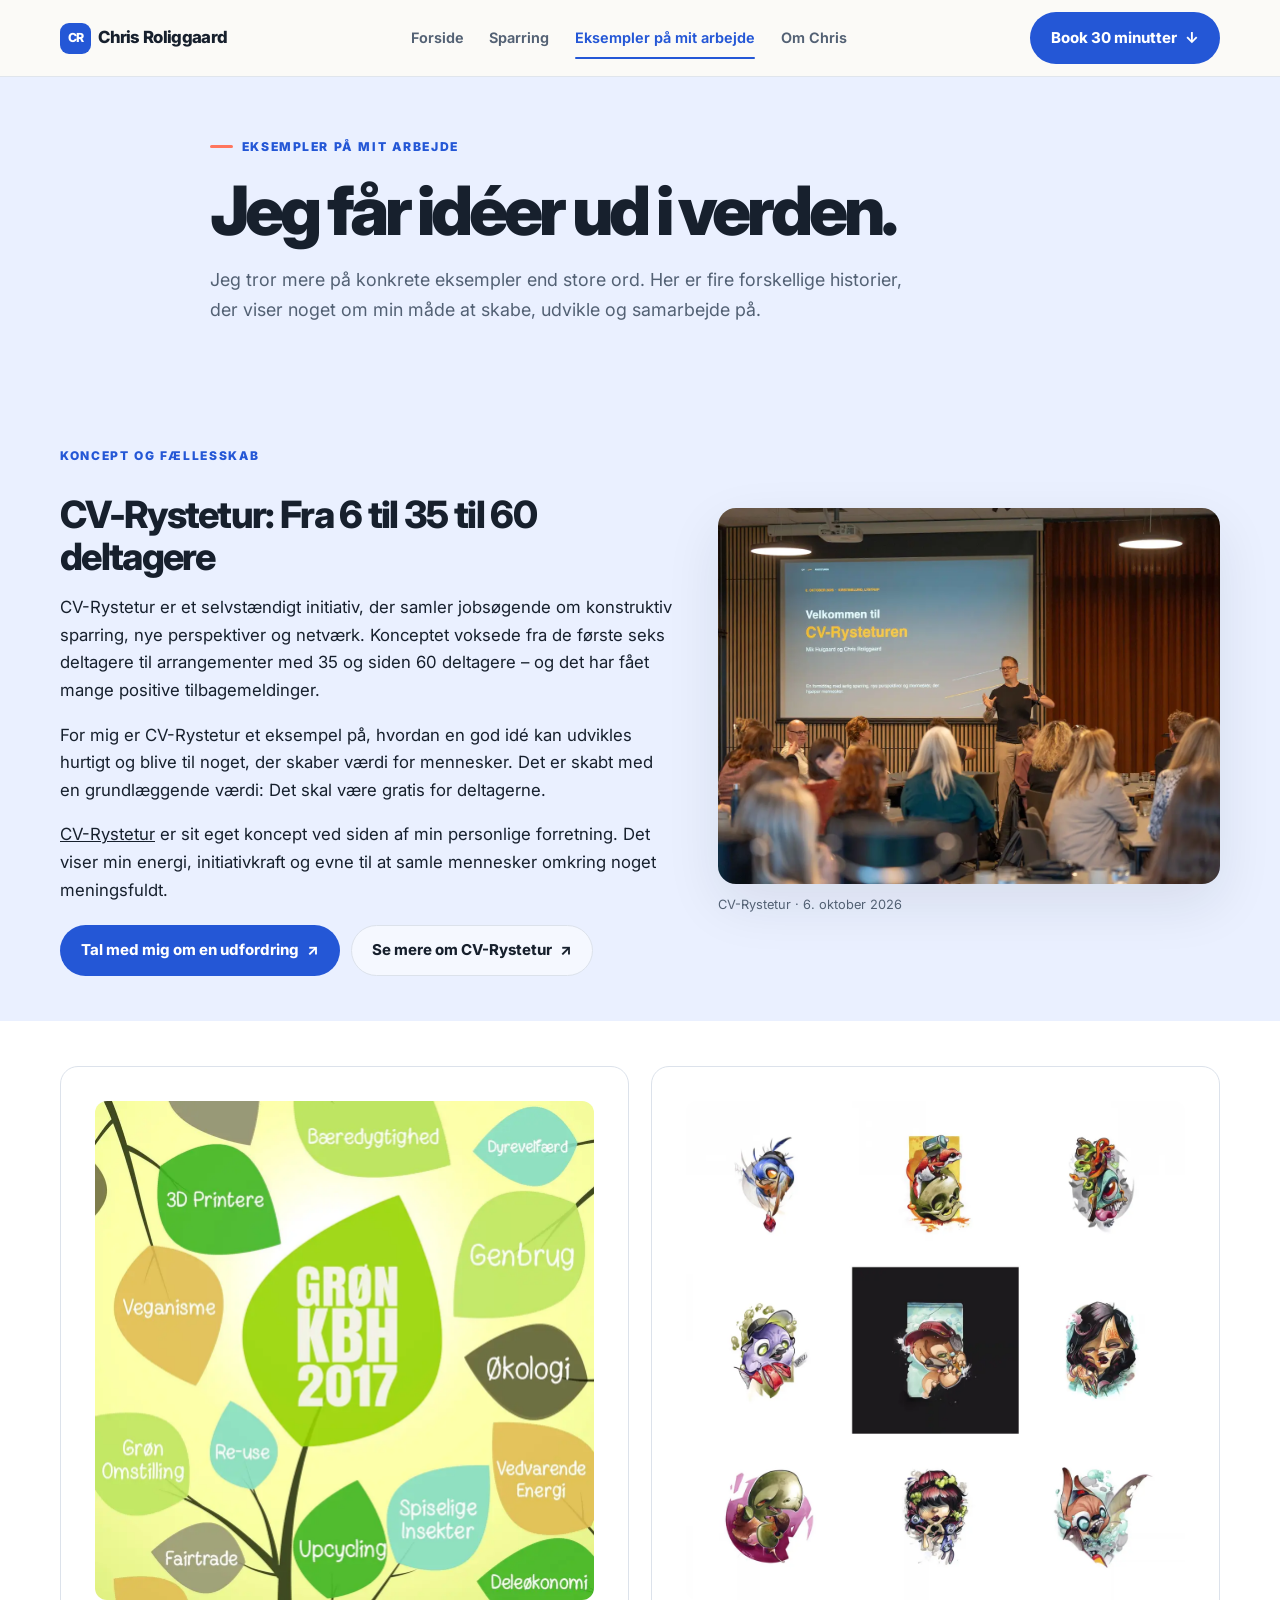
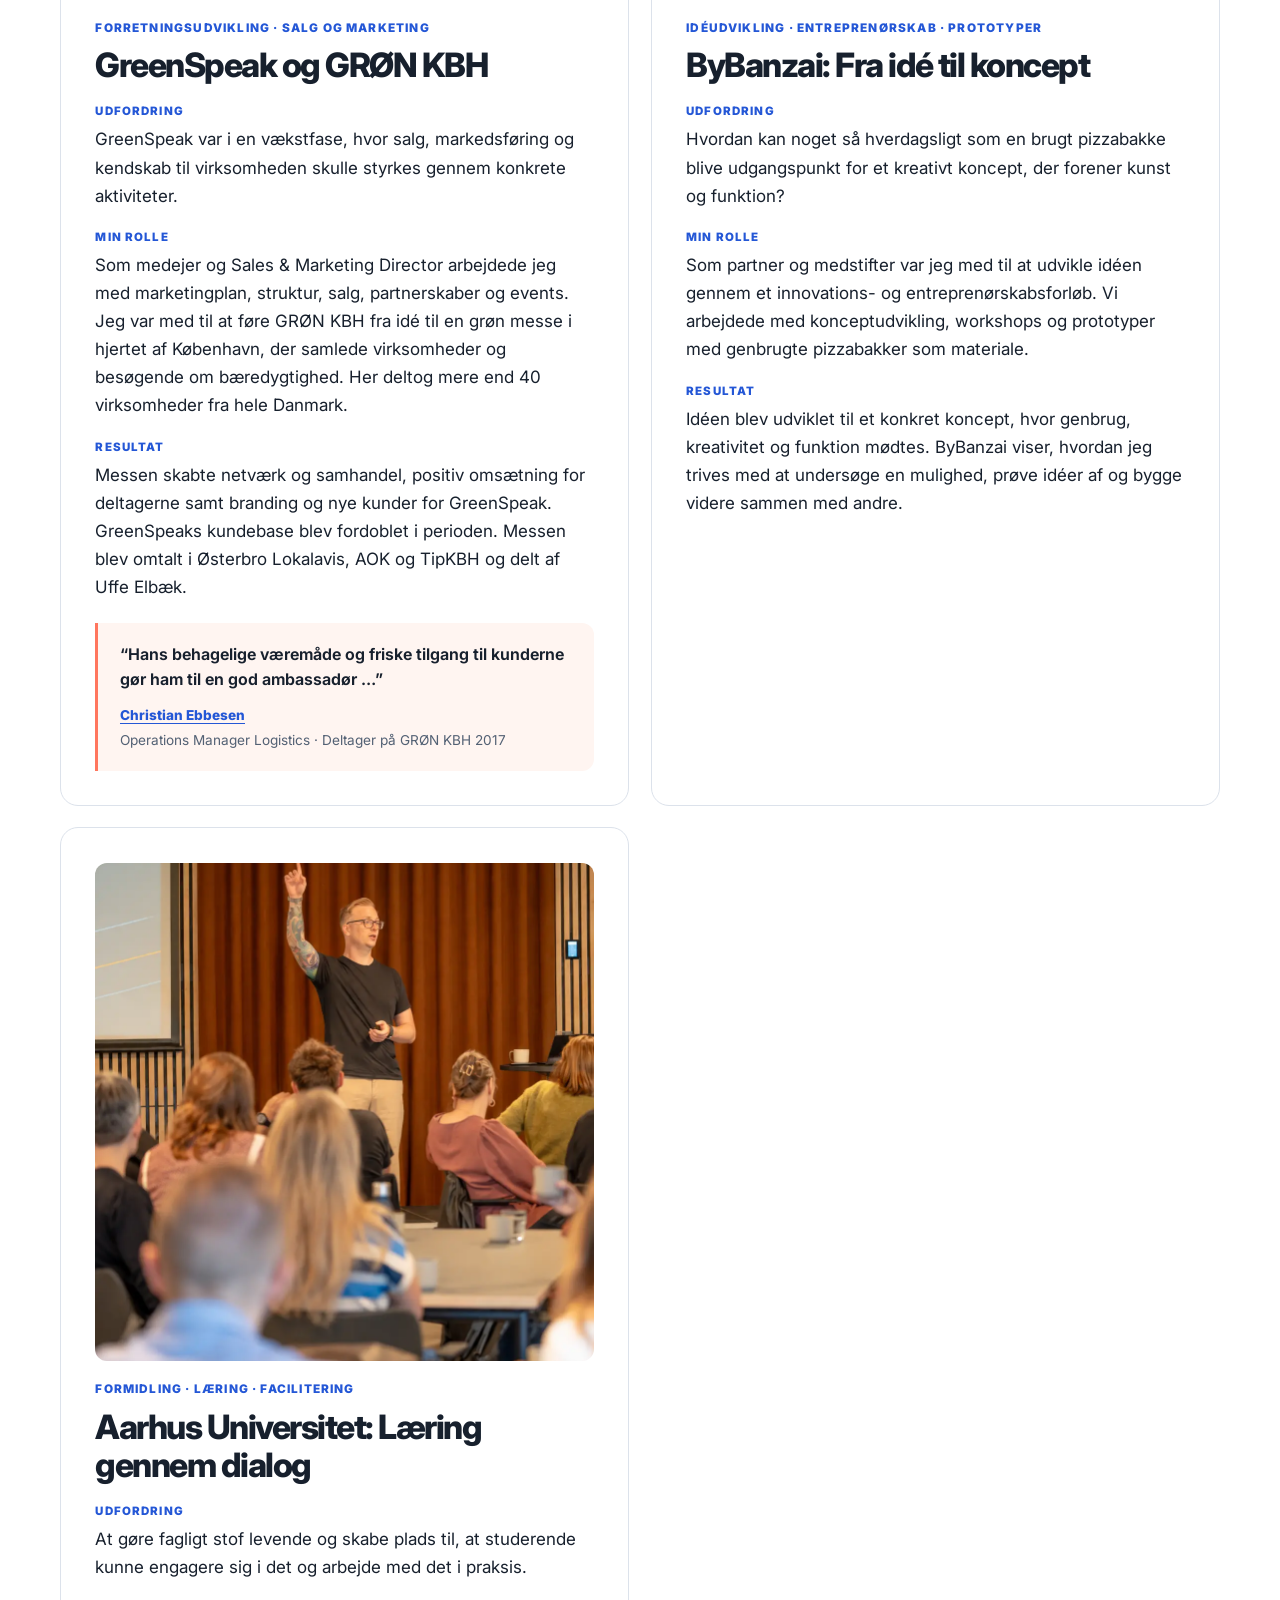
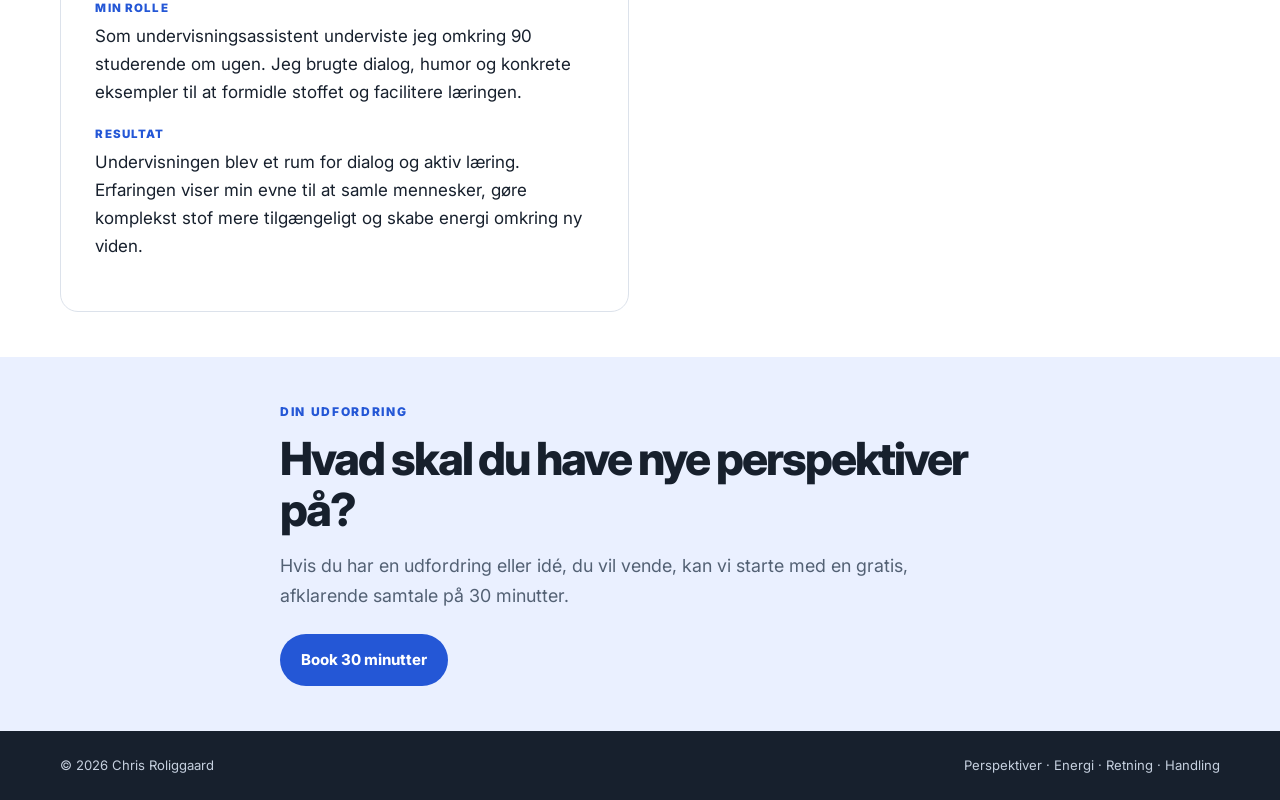
==== eksempler.html @ 2fdb1aa9 "Add files via upload" ====
<!DOCTYPE html>
<html lang="da">
<head>
  <meta charset="UTF-8">
  <meta name="viewport" content="width=device-width, initial-scale=1">
  <meta name="theme-color" content="#fbfaf7">
  <meta name="description" content="Se eksempler på Chris Roliggaards arbejde: CV-Rystetur, GRØN KBH, ByBanzai og undervisning på Aarhus Universitet.">
  <title>Eksempler på mit arbejde | Chris Roliggaard</title>
  <link rel="canonical" href="https://roligraadgivning.github.io/eksempler.html">
  <meta property="og:type" content="website">
  <meta property="og:locale" content="da_DK">
  <meta property="og:site_name" content="Chris Roliggaard">
  <meta property="og:url" content="https://roligraadgivning.github.io/eksempler.html">
  <meta property="og:title" content="Eksempler på mit arbejde | Chris Roliggaard">
  <meta property="og:description" content="Se eksempler på Chris Roliggaards arbejde: CV-Rystetur, GRØN KBH, ByBanzai og undervisning på Aarhus Universitet.">
  <meta property="og:image" content="https://roligraadgivning.github.io/chris-social-share.jpg">
  <meta property="og:image:width" content="1200">
  <meta property="og:image:height" content="627">
  <meta name="twitter:card" content="summary_large_image">
  <meta name="twitter:title" content="Eksempler på mit arbejde | Chris Roliggaard">
  <meta name="twitter:description" content="Se eksempler på Chris Roliggaards arbejde.">
  <meta name="twitter:image" content="https://roligraadgivning.github.io/chris-social-share.jpg">
  <link rel="preconnect" href="https://fonts.googleapis.com">
  <link rel="preconnect" href="https://fonts.gstatic.com" crossorigin>
  <link href="https://fonts.googleapis.com/css2?family=Inter:wght@400;500;600;700;800;900&display=swap" rel="stylesheet">
  <link rel="stylesheet" href="styles.css?v=10.1">
</head>
<body>
  <a class="skip-link" href="#main-content">Spring til indhold</a>
  <header class="site-header">
    <div class="container nav">
      <a class="brand" href="index.html" aria-label="Chris Roliggaard – forsiden"><span class="brand-mark">CR</span>Chris Roliggaard</a>
      <button class="menu-toggle" type="button" aria-expanded="false" aria-controls="site-nav" aria-label="Åbn menu"><span></span><span></span></button>
      <nav class="nav-links" id="site-nav" aria-label="Hovednavigation">
        <a href="index.html">Forside</a>
        <a href="sparring.html">Sparring</a>
        <a href="eksempler.html" aria-current="page">Eksempler på mit arbejde</a>
        <a href="om-chris.html">Om Chris</a>
      </nav>
      <a class="btn btn-primary nav-cta" href="index.html#booking">Book 30 minutter <span aria-hidden="true">↓</span></a>
    </div>
  </header>

  <main id="main-content">
    <section class="page-hero">
      <div class="container">
        <div class="eyebrow">Eksempler på mit arbejde</div>
        <h1>Jeg får idéer ud i verden.</h1>
        <p class="hero-copy">Jeg tror mere på konkrete eksempler end store ord. Her er fire forskellige historier, der viser noget om min måde at skabe, udvikle og samarbejde på.</p>
      </div>
    </section>

    <section class="section section-blue" id="cv-rystetur">
      <div class="container case-feature">
        <div class="content-narrow">
          <div class="section-kicker">Koncept og fællesskab</div>
          <h2>CV-Rystetur: Fra 6 til 35 til 60 deltagere</h2>
          <p>CV-Rystetur er et selvstændigt initiativ, der samler jobsøgende om konstruktiv sparring, nye perspektiver og netværk. Konceptet voksede fra de første seks deltagere til arrangementer med 35 og siden 60 deltagere – og det har fået mange positive tilbagemeldinger.</p>
          <p>For mig er CV-Rystetur et eksempel på, hvordan en god idé kan udvikles hurtigt og blive til noget, der skaber værdi for mennesker. Det er skabt med en grundlæggende værdi: Det skal være gratis for deltagerne.</p>
          <p><a href="https://cv-rystetur.cvrystetur.workers.dev/" target="_blank" rel="noopener noreferrer">CV-Rystetur</a> er sit eget koncept ved siden af min personlige forretning. Det viser min energi, initiativkraft og evne til at samle mennesker omkring noget meningsfuldt.</p>
          <div class="case-action-buttons">
            <a class="btn btn-primary" href="index.html#booking">Tal med mig om en udfordring <span aria-hidden="true">↗</span></a>
            <a class="btn btn-outline" href="https://cv-rystetur.cvrystetur.workers.dev/" target="_blank" rel="noopener noreferrer">Se mere om CV-Rystetur <span aria-hidden="true">↗</span></a>
          </div>
        </div>
        <figure class="case-presentation">
          <picture>
            <source srcset="chris-praesenterer.webp" type="image/webp">
            <img src="chris-praesenterer.jpg" alt="Chris præsenterer CV-Rysteturen for deltagerne" loading="lazy" width="1400" height="933">
          </picture>
          <figcaption>CV-Rystetur · 6. oktober 2026</figcaption>
        </figure>
      </div>
    </section>

    <section class="section section-white">
      <div class="container case-grid">
        <article class="case-card" id="greenspeak">
          <picture>
            <source srcset="gron-kbh-2017.webp" type="image/webp">
            <img class="case-card-image" src="gron-kbh-2017.jpg" alt="Grafisk plakat for GRØN KBH 2017" loading="lazy" width="1000" height="1000">
          </picture>
          <div class="case-meta">Forretningsudvikling · Salg og marketing</div>
          <h2>GreenSpeak og GRØN KBH</h2>
          <h3 class="case-label">Udfordring</h3>
          <p>GreenSpeak var i en vækstfase, hvor salg, markedsføring og kendskab til virksomheden skulle styrkes gennem konkrete aktiviteter.</p>
          <h3 class="case-label">Min rolle</h3>
          <p>Som medejer og Sales &amp; Marketing Director arbejdede jeg med marketingplan, struktur, salg, partnerskaber og events. Jeg var med til at føre GRØN KBH fra idé til en grøn messe i hjertet af København, der samlede virksomheder og besøgende om bæredygtighed. Her deltog mere end 40 virksomheder fra hele Danmark.</p>
          <h3 class="case-label">Resultat</h3>
          <p>Messen skabte netværk og samhandel, positiv omsætning for deltagerne samt branding og nye kunder for GreenSpeak. GreenSpeaks kundebase blev fordoblet i perioden. Messen blev omtalt i Østerbro Lokalavis, AOK og TipKBH og delt af Uffe Elbæk.</p>
          <figure class="case-recommendation">
            <blockquote>“Hans behagelige væremåde og friske tilgang til kunderne gør ham til en god ambassadør …”</blockquote>
            <figcaption>
              <a href="https://www.linkedin.com/in/chrisroliggaard/details/recommendations/?detailScreenTabIndex=0" target="_blank" rel="noopener noreferrer">Christian Ebbesen</a>
              <span>Operations Manager Logistics · Deltager på GRØN KBH 2017</span>
            </figcaption>
          </figure>
        </article>

        <article class="case-card" id="bybanzai">
          <picture>
            <source srcset="bybanzai-koncept.webp" type="image/webp">
            <img class="case-card-image" src="bybanzai-koncept.jpg" alt="Collage med farverige illustrationer fra ByBanzai" loading="lazy" width="1200" height="1200">
          </picture>
          <div class="case-meta">Idéudvikling · Entreprenørskab · Prototyper</div>
          <h2>ByBanzai: Fra idé til koncept</h2>
          <h3 class="case-label">Udfordring</h3>
          <p>Hvordan kan noget så hverdagsligt som en brugt pizzabakke blive udgangspunkt for et kreativt koncept, der forener kunst og funktion?</p>
          <h3 class="case-label">Min rolle</h3>
          <p>Som partner og medstifter var jeg med til at udvikle idéen gennem et innovations- og entreprenørskabsforløb. Vi arbejdede med konceptudvikling, workshops og prototyper med genbrugte pizzabakker som materiale.</p>
          <h3 class="case-label">Resultat</h3>
          <p>Idéen blev udviklet til et konkret koncept, hvor genbrug, kreativitet og funktion mødtes. ByBanzai viser, hvordan jeg trives med at undersøge en mulighed, prøve idéer af og bygge videre sammen med andre.</p>
        </article>

        <article class="case-card" id="aarhus-universitet">
          <picture>
            <source srcset="aarhus-undervisning.webp" type="image/webp">
            <img class="case-card-image" src="aarhus-undervisning.jpg" alt="Chris formidler for en forsamling" loading="lazy" width="1000" height="1500">
          </picture>
          <div class="case-meta">Formidling · Læring · Facilitering</div>
          <h2>Aarhus Universitet: Læring gennem dialog</h2>
          <h3 class="case-label">Udfordring</h3>
          <p>At gøre fagligt stof levende og skabe plads til, at studerende kunne engagere sig i det og arbejde med det i praksis.</p>
          <h3 class="case-label">Min rolle</h3>
          <p>Som undervisningsassistent underviste jeg omkring 90 studerende om ugen. Jeg brugte dialog, humor og konkrete eksempler til at formidle stoffet og facilitere læringen.</p>
          <h3 class="case-label">Resultat</h3>
          <p>Undervisningen blev et rum for dialog og aktiv læring. Erfaringen viser min evne til at samle mennesker, gøre komplekst stof mere tilgængeligt og skabe energi omkring ny viden.</p>
        </article>
      </div>
    </section>

    <section class="section section-blue">
      <div class="container final-cta">
        <div class="section-kicker">Din udfordring</div>
        <h2>Hvad skal du have nye perspektiver på?</h2>
        <p class="section-intro">Hvis du har en udfordring eller idé, du vil vende, kan vi starte med en gratis, afklarende samtale på 30 minutter.</p>
        <a class="btn btn-primary" href="index.html#booking">Book 30 minutter</a>
      </div>
    </section>
  </main>

  <div class="mobile-cta">
    <a class="btn btn-primary" href="index.html#booking">Book 30 minutter <span aria-hidden="true">↓</span></a>
  </div>

  <footer class="site-footer">
    <div class="container footer-inner">
      <p>© 2026 Chris Roliggaard</p>
      <p>Perspektiver · Energi · Retning · Handling</p>
    </div>
  </footer>
  <script src="script.js?v=10.0"></script>
</body>
</html>
---- styles.css ----
:root {
  --ink: #17202d;
  --muted: #536174;
  --paper: #fbfaf7;
  --white: #ffffff;
  --blue: #2457d6;
  --blue-dark: #163ea8;
  --blue-pale: #eaf0ff;
  --coral: #ff765e;
  --lime: #d7f36a;
  --line: #dce2eb;
  --radius: 18px;
  --max: 1160px;
  --shadow: 0 20px 55px rgba(23, 32, 45, .09);
  --font: "Inter", -apple-system, BlinkMacSystemFont, "Segoe UI", system-ui, sans-serif;
}

*, *::before, *::after { box-sizing: border-box; }
html { scroll-behavior: smooth; scroll-padding-top: 88px; }
body {
  margin: 0;
  min-width: 320px;
  color: var(--ink);
  background: var(--paper);
  font-family: var(--font);
  font-size: 1.0625rem;
  line-height: 1.65;
  -webkit-font-smoothing: antialiased;
  -moz-osx-font-smoothing: grayscale;
}
img { display: block; max-width: 100%; height: auto; }
a { color: inherit; }
.container { width: min(var(--max), calc(100% - 48px)); margin-inline: auto; }

.skip-link {
  position: absolute; top: -100px; left: 1rem; z-index: 999;
  background: var(--white); padding: .75rem 1rem; border-radius: 8px;
  font-weight: 600;
}
.skip-link:focus { top: 1rem; outline: 3px solid var(--coral); }

/* Header */
.site-header {
  position: sticky; top: 0; z-index: 100;
  background: rgba(251, 250, 247, .94);
  backdrop-filter: blur(16px);
  border-bottom: 1px solid rgba(220, 226, 235, .85);
}
.nav {
  min-height: 76px;
  display: flex; align-items: center; justify-content: space-between; gap: 1.5rem;
}
.brand {
  text-decoration: none; font-size: 1.05rem; font-weight: 800;
  letter-spacing: -.04em; white-space: nowrap;
}
.brand-mark {
  display: inline-grid; place-items: center;
  width: 31px; height: 31px; margin-right: .45rem;
  background: var(--blue); color: white; border-radius: 9px;
  font-size: .78rem; vertical-align: middle;
}
.nav-links { display: flex; align-items: center; gap: 1.6rem; }
.nav-links a {
  text-decoration: none; color: var(--muted);
  font-size: .9rem; font-weight: 650;
  transition: color .15s ease;
}
.nav-links a:hover { color: var(--blue); }
.nav-links a[aria-current="page"] { color: var(--blue); position: relative; }
.nav-links a[aria-current="page"]::after {
  content: ""; position: absolute; left: 0; right: 0; bottom: -9px;
  height: 2px; background: var(--blue); border-radius: 2px;
}
.menu-toggle {
  display: none; background: transparent;
  border: 1px solid var(--line); border-radius: 10px;
  padding: .55rem .65rem; cursor: pointer;
}
.menu-toggle span {
  display: block; width: 21px; height: 2px; margin: 4px 0; background: var(--ink);
}

/* Buttons */
.btn {
  display: inline-flex; align-items: center; justify-content: center; gap: .5rem;
  min-height: 48px; padding: .78rem 1.25rem;
  border: 1px solid transparent; border-radius: 999px;
  text-decoration: none; font-weight: 750; font-size: .94rem;
  transition: transform .2s ease, background .2s ease, border-color .2s ease, color .2s ease;
  cursor: pointer; font-family: inherit;
}
.btn:hover { transform: translateY(-2px); }
.btn-primary { background: var(--blue); color: white; }
.btn-primary:hover { background: var(--blue-dark); }
.btn-outline { border-color: var(--line); background: rgba(255,255,255,.55); color: var(--ink); }
.btn-outline:hover { border-color: var(--blue); color: var(--blue); }

/* Typography */
h1, h2, h3, p { margin-top: 0; }
h1 {
  max-width: 820px; margin-bottom: 1.25rem;
  font-size: clamp(2.75rem, 6.2vw, 4.75rem);
  line-height: 1.02; letter-spacing: -.06em; font-weight: 850;
}
h2 {
  margin-bottom: 1rem;
  font-size: clamp(1.85rem, 3.8vw, 2.85rem);
  line-height: 1.12; letter-spacing: -.045em; font-weight: 800;
}
h3 { font-size: 1.2rem; font-weight: 750; letter-spacing: -.02em; }
.eyebrow {
  display: inline-flex; align-items: center; gap: .55rem;
  margin-bottom: 1.2rem; color: var(--blue);
  font-size: .76rem; font-weight: 850; text-transform: uppercase; letter-spacing: .13em;
}
.eyebrow::before {
  content: ""; display: inline-block; width: 23px; height: 3px;
  border-radius: 3px; background: var(--coral);
}
.section-kicker {
  margin-bottom: .7rem; color: var(--blue);
  font-size: .75rem; font-weight: 850; letter-spacing: .14em; text-transform: uppercase;
}
.hero-copy, .section-intro {
  max-width: 640px; margin-bottom: 1.6rem;
  color: var(--muted); font-size: clamp(1.05rem, 1.4vw, 1.2rem); line-height: 1.65;
}
.hero .hero-copy { color: var(--ink); }
.hero-note {
  margin: 1rem 0 0; color: var(--muted);
  font-size: .8rem; font-weight: 750; letter-spacing: .08em; text-transform: uppercase;
}

/* Hero */
.hero { padding: clamp(3.5rem, 7vw, 6.5rem) 0 2.75rem; overflow: hidden; }
.hero-grid {
  display: grid; grid-template-columns: 1.15fr .85fr;
  gap: clamp(2.5rem, 6vw, 5rem); align-items: center;
}
.hero-actions { display: flex; align-items: center; flex-wrap: wrap; gap: .8rem; }
.hero-visual { position: relative; }
.hero-photo-frame {
  position: relative; max-width: 440px; margin-left: auto;
  padding: 12px; border-radius: 28px; background: var(--blue-pale);
  transform: rotate(1.5deg);
}
.hero-photo-frame::before {
  content: ""; position: absolute; z-index: -1;
  width: 110px; height: 110px; right: -22px; top: -22px;
  background: var(--lime); border-radius: 50%;
}
.hero-photo {
  width: 100%; aspect-ratio: 4 / 5; object-fit: cover; object-position: center;
  border-radius: 19px;
}
.photo-caption {
  position: absolute; bottom: 22px; left: -20px; max-width: 210px;
  padding: .85rem 1rem; border-radius: 14px; background: var(--white);
  box-shadow: var(--shadow); font-size: .84rem; font-weight: 750;
  transform: rotate(-2.5deg);
}
.photo-caption span {
  display: block; color: var(--blue); font-size: .68rem;
  text-transform: uppercase; letter-spacing: .1em; margin-bottom: .15rem;
}

/* Sections */
.section { padding: clamp(2.25rem, 3.5vw, 3.5rem) 0; }
.section-white { background: var(--white); }
.section-blue { background: var(--blue-pale); }
.section-heading { max-width: 760px; margin-bottom: 1.5rem; }

/* Testimonials */
.testimonials { background: var(--paper); padding-top: clamp(2rem, 3vw, 2.75rem); }
.testimonials-heading {
  display: flex; justify-content: space-between; align-items: end;
  gap: 2rem; margin-bottom: 1.5rem;
}
.testimonials-heading h2 { max-width: 620px; margin-bottom: 0; }
.testimonials-heading .section-intro { max-width: 340px; margin-bottom: .1rem; }
.testimonial-carousel { max-width: 820px; margin-inline: auto; }
.testimonial-card {
  min-height: 300px; padding: clamp(1.6rem, 4vw, 2.5rem);
  border: 1px solid var(--line); border-radius: 22px;
  background: var(--white); box-shadow: var(--shadow);
}
.testimonial-card-top { margin-bottom: .2rem; }
.testimonial-mark { color: var(--blue); font-size: 3.6rem; font-weight: 850; line-height: .75; }
.testimonial-slide { margin: 0; }
.testimonial-slide blockquote {
  max-width: 700px; margin: .5rem 0 1.35rem;
  font-size: clamp(1.2rem, 2.4vw, 1.7rem); font-weight: 650;
  line-height: 1.45; letter-spacing: -.02em;
}
.testimonial-slide figcaption { display: grid; gap: .1rem; }
.testimonial-slide figcaption strong { font-size: .98rem; }
.testimonial-slide figcaption span { color: var(--muted); font-size: .88rem; }
.testimonial-controls {
  display: flex; align-items: center; justify-content: space-between;
  margin-top: 1.5rem; padding-top: 1rem; border-top: 1px solid var(--line);
}
.carousel-arrow {
  display: grid; place-items: center; width: 42px; height: 42px;
  border: 1px solid var(--line); border-radius: 50%; background: var(--white);
  color: var(--ink); font: inherit; font-size: 1.2rem; cursor: pointer;
  transition: color .2s, border-color .2s, background .2s;
}
.carousel-arrow:hover, .carousel-arrow:focus-visible {
  border-color: var(--blue); background: var(--blue); color: white;
}
.carousel-dots { display: flex; gap: .5rem; }
.carousel-dots button {
  width: 10px; height: 10px; padding: 0; border: 0; border-radius: 50%;
  background: #c8d0dc; cursor: pointer;
}
.carousel-dots button[aria-current="true"] {
  width: 26px; border-radius: 99px; background: var(--blue);
}
.carousel-arrow:focus-visible, .carousel-dots button:focus-visible {
  outline: 3px solid var(--coral); outline-offset: 3px;
}

/* Sparring preview */
.sparring-preview { max-width: 740px; }
.sparring-preview > p { max-width: 680px; margin: 0 0 1.3rem; color: var(--ink); }

/* Home examples */
.home-example-grid {
  display: grid; grid-template-columns: repeat(4, minmax(0, 1fr)); gap: 1rem;
}
.home-example-card {
  display: flex; flex-direction: column; overflow: hidden;
  border: 1px solid var(--line); border-radius: 16px;
  background: var(--white); color: var(--ink); text-decoration: none;
  transition: transform .2s ease, box-shadow .2s ease;
}
.home-example-card:hover { transform: translateY(-3px); box-shadow: var(--shadow); }
.home-example-card img {
  width: 100%; aspect-ratio: 1.2; object-fit: cover; background: #f2f4f8;
}
.home-example-card span {
  padding: .9rem 1rem 1.05rem; font-weight: 800; line-height: 1.25; font-size: .95rem;
}
.home-examples-link { display: inline-flex; margin-top: 1.2rem; }
.text-link {
  display: inline-flex; color: var(--blue); font-weight: 750;
  text-underline-offset: 4px; text-decoration: underline;
}
.text-link:hover { color: var(--blue-dark); }

/* Home about */
.home-about-inner {
  display: grid; grid-template-columns: minmax(0, 380px) 1fr;
  gap: clamp(2rem, 5vw, 4rem); align-items: center;
}
.home-about-photo {
  width: 100%; aspect-ratio: 4 / 5; object-fit: cover; object-position: center;
  border-radius: 20px; box-shadow: var(--shadow);
}
.home-about-copy { max-width: 620px; }
.home-about-copy p { color: var(--ink); }

/* Contact / Booking */
.contact { background: var(--blue); color: white; }
.contact .section-kicker { color: var(--lime); }
.contact h2 { max-width: 760px; }
.contact p { max-width: 640px; color: #e3eaff; }
.home-final-cta { max-width: 720px; margin: 0 auto 2.25rem; text-align: center; }
.home-final-cta p { max-width: 580px; margin: 0 auto 1.3rem; }
.home-final-cta .hero-actions { justify-content: center; }
.contact .btn-primary { background: var(--lime); color: var(--ink); }
.contact .btn-primary:hover { background: #e4ff93; }
.contact .btn-outline {
  color: white; border-color: rgba(255,255,255,.4); background: transparent;
}
.contact .btn-outline:hover { border-color: white; background: rgba(255,255,255,.1); }

.booking-widget {
  scroll-margin-top: 96px;
  padding: clamp(1.25rem, 3vw, 2rem);
  border: 1px solid var(--line); border-radius: 22px;
  background: var(--white); box-shadow: var(--shadow); color: var(--ink);
}
.booking-widget-heading { text-align: center; margin-bottom: 1.15rem; }
.booking-widget-heading h2 {
  margin-bottom: .9rem; font-size: clamp(1.55rem, 3.2vw, 2.25rem);
}
.booking-widget-heading p { margin: .75rem 0 0; color: var(--muted); font-size: .95rem; }
.booking-tabs {
  display: inline-flex; padding: .25rem;
  border: 1px solid var(--line); border-radius: 999px; background: #f4f2f8;
}
.booking-tab {
  min-height: 42px; padding: .65rem 1.15rem; border: 0; border-radius: 999px;
  background: transparent; color: var(--muted); font: inherit;
  font-size: .9rem; font-weight: 750; cursor: pointer;
}
.booking-tab[aria-selected="true"] { background: var(--ink); color: white; }
.booking-panel[hidden] { display: none !important; }
.booking-frame-window {
  height: 720px; overflow: hidden;
  border: 1px solid var(--line); border-radius: 16px; background: var(--white);
}
.booking-frame-window iframe {
  display: block; width: 100%; height: 720px; border: 0; background: var(--white);
}
.booking-fallback { margin: .9rem 0 0 !important; color: var(--muted) !important; font-size: .9rem !important; }
.booking-fallback a { color: var(--blue); font-weight: 700; text-underline-offset: 3px; }
.contact-detail { margin-top: 1.2rem; font-size: .88rem !important; color: var(--muted) !important; }
.contact-detail a { color: var(--blue); text-underline-offset: 3px; font-weight: 650; }

.contact-form {
  max-width: 720px; margin: 0 auto;
  padding: clamp(.5rem, 2vw, 1.2rem);
}
.contact-form-grid {
  display: grid; grid-template-columns: repeat(2, minmax(0, 1fr)); gap: 1rem;
}
.contact-form label {
  display: block; margin-bottom: 1rem; color: var(--ink);
  font-size: .9rem; font-weight: 750;
}
.contact-form input, .contact-form textarea {
  display: block; width: 100%; margin-top: .4rem;
  padding: .75rem .85rem; border: 1px solid var(--line); border-radius: 10px;
  background: var(--white); color: var(--ink); font: inherit;
}
.contact-form textarea { resize: vertical; min-height: 110px; }
.contact-form input:focus, .contact-form textarea:focus {
  outline: 3px solid rgba(36, 87, 214, .24); border-color: var(--blue);
}
.contact-form .form-note { margin: -.2rem 0 1rem; color: var(--muted); font-size: .84rem; }
.contact-form .btn { cursor: pointer; }

/* Page hero (inner pages) */
.page-hero {
  padding: clamp(2.5rem, 4vw, 3.75rem) 0; background: var(--blue-pale);
}
.page-hero .container { max-width: 860px; }
.page-hero h1 { max-width: 820px; font-size: clamp(2.5rem, 5.5vw, 4.25rem); }
.page-hero .hero-copy { max-width: 700px; }
.content-narrow { max-width: 720px; }
.content-narrow p, .content-narrow li { font-size: 1.05rem; }
.content-narrow h2 { margin-top: 1.75rem; font-size: clamp(1.65rem, 3.2vw, 2.35rem); }
.content-narrow h3 { margin-top: 1.4rem; font-size: 1.2rem; }

/* Cases */
.case-feature {
  display: grid; grid-template-columns: 1.1fr .9fr;
  gap: clamp(1.75rem, 3.5vw, 3rem); align-items: center;
}
.case-presentation { margin: 0; }
.case-presentation img {
  width: 100%; aspect-ratio: 4 / 3; object-fit: cover; object-position: center 30%;
  border-radius: 18px; box-shadow: var(--shadow);
}
.case-presentation figcaption { margin-top: .6rem; color: var(--muted); font-size: .8rem; }
.case-action-buttons { display: flex; flex-wrap: wrap; gap: .7rem; margin-top: 1.25rem; }
.case-grid {
  display: grid; grid-template-columns: repeat(2, minmax(0, 1fr)); gap: 1.35rem;
}
.case-card {
  padding: clamp(1.5rem, 3vw, 2.15rem);
  border: 1px solid var(--line); border-radius: var(--radius); background: var(--white);
}
.case-card h2 { font-size: clamp(1.55rem, 2.8vw, 2.1rem); margin-bottom: .35rem; }
.case-card .case-meta {
  color: var(--blue); font-size: .74rem; font-weight: 850;
  letter-spacing: .1em; text-transform: uppercase; margin-bottom: .5rem;
}
.case-card .case-label {
  margin: 1.15rem 0 .25rem; color: var(--blue);
  font-size: .72rem; font-weight: 850; letter-spacing: .1em; text-transform: uppercase;
}
.case-card-image {
  width: 100%; margin-bottom: 1.2rem; aspect-ratio: 1; object-fit: cover; border-radius: 12px;
}
.case-recommendation {
  margin: 1.4rem 0 0; padding: 1.2rem 1.35rem;
  border-left: 3px solid var(--coral); border-radius: 0 12px 12px 0; background: #fff5f1;
}
.case-recommendation blockquote {
  margin: 0 0 .75rem; color: var(--ink); font-size: 1rem; font-weight: 650; line-height: 1.55;
}
.case-recommendation figcaption { display: grid; gap: .15rem; font-size: .85rem; }
.case-recommendation figcaption a { color: var(--blue); font-weight: 800; text-underline-offset: 3px; }
.case-recommendation figcaption span { color: var(--muted); }

/* About page */
.about-page-grid {
  display: grid; grid-template-columns: minmax(240px, .7fr) 1.3fr;
  gap: clamp(2rem, 5vw, 4rem); align-items: start;
}
.about-page-photo {
  width: 100%; max-width: 380px; border-radius: 22px; background: var(--blue-pale);
}
.page-cta { margin-top: 2rem; }

/* Sparring lines */
.sparring-lines { display: grid; gap: .55rem; margin: 1.5rem 0; }
.sparring-lines p { margin: 0; font-size: 1.05rem; }
.sparring-cta { margin-top: 1.4rem; }

/* Final CTA */
.final-cta { max-width: 720px; }
.final-cta .section-intro { margin-bottom: 1.5rem; }

/* Footer */
.site-footer {
  padding: 1.5rem 0; background: var(--ink); color: #c6d0df; font-size: .82rem;
}
.footer-inner {
  display: flex; justify-content: space-between; gap: 1rem; flex-wrap: wrap;
}
.site-footer p { margin: 0; }

/* Mobile sticky CTA */
.mobile-cta {
  display: none;
  position: fixed; bottom: 0; left: 0; right: 0; z-index: 90;
  padding: .75rem 1rem; background: rgba(251,250,247,.96);
  backdrop-filter: blur(12px); border-top: 1px solid var(--line);
  box-shadow: 0 -8px 30px rgba(23,32,45,.08);
}
.mobile-cta .btn { width: 100%; }

/* Responsive */
@media (max-width: 900px) {
  .hero-grid { grid-template-columns: 1fr .8fr; gap: 2rem; }
  .nav-links { gap: 1rem; }
  .nav-links a { font-size: .84rem; }
  .case-feature, .about-page-grid, .home-about-inner { grid-template-columns: 1fr; }
  .home-example-grid { grid-template-columns: repeat(2, minmax(0, 1fr)); }
  .home-about-photo { max-width: 360px; }
  .booking-frame-window, .booking-frame-window iframe { height: 680px; }
}

@media (max-width: 700px) {
  .container { width: min(var(--max), calc(100% - 36px)); }
  .nav { min-height: 68px; flex-wrap: wrap; }
  .menu-toggle { display: block; margin-left: auto; }
  .nav > .nav-cta { display: none; }
  .nav-links {
    display: none; order: 5; width: 100%; flex-direction: column;
    align-items: stretch; gap: 0; padding: .25rem 0 .8rem;
  }
  .nav-links.open { display: flex; }
  .nav-links a {
    padding: .85rem .2rem; border-top: 1px solid var(--line); font-size: .95rem;
  }
  .nav-links a[aria-current="page"]::after { display: none; }
  .hero { padding: 3.2rem 0 2rem; }
  .hero-grid { grid-template-columns: 1fr; gap: 2.5rem; }
  h1 { font-size: clamp(2.6rem, 11vw, 3.8rem); }
  .hero-visual { max-width: 380px; margin: 0 auto; width: 90%; }
  .photo-caption { left: -12px; bottom: 16px; max-width: 180px; font-size: .78rem; }
  .testimonials-heading { flex-direction: column; align-items: flex-start; gap: .75rem; }
  .testimonial-card { min-height: 320px; }
  .case-grid { grid-template-columns: 1fr; }
  .section { padding: 1.85rem 0; }
  .mobile-cta { display: block; }
  body { padding-bottom: 72px; }
}

@media (max-width: 600px) {
  .home-example-grid { grid-template-columns: 1fr 1fr; gap: .65rem; }
  .home-example-card span { padding: .7rem; font-size: .88rem; }
  .home-final-cta .hero-actions, .hero-actions {
    flex-direction: column; align-items: stretch;
  }
  .hero-actions .btn, .home-final-cta .btn { width: 100%; }
  .booking-tabs { width: 100%; }
  .booking-tab { flex: 1; padding-inline: .5rem; font-size: .82rem; }
  .contact-form-grid { grid-template-columns: 1fr; gap: 0; }
  .case-action-buttons .btn { width: 100%; }
}

@media (prefers-reduced-motion: reduce) {
  html { scroll-behavior: auto; }
  *, *::before, *::after { transition: none !important; }
  .carousel-arrow { transition: none; }
}
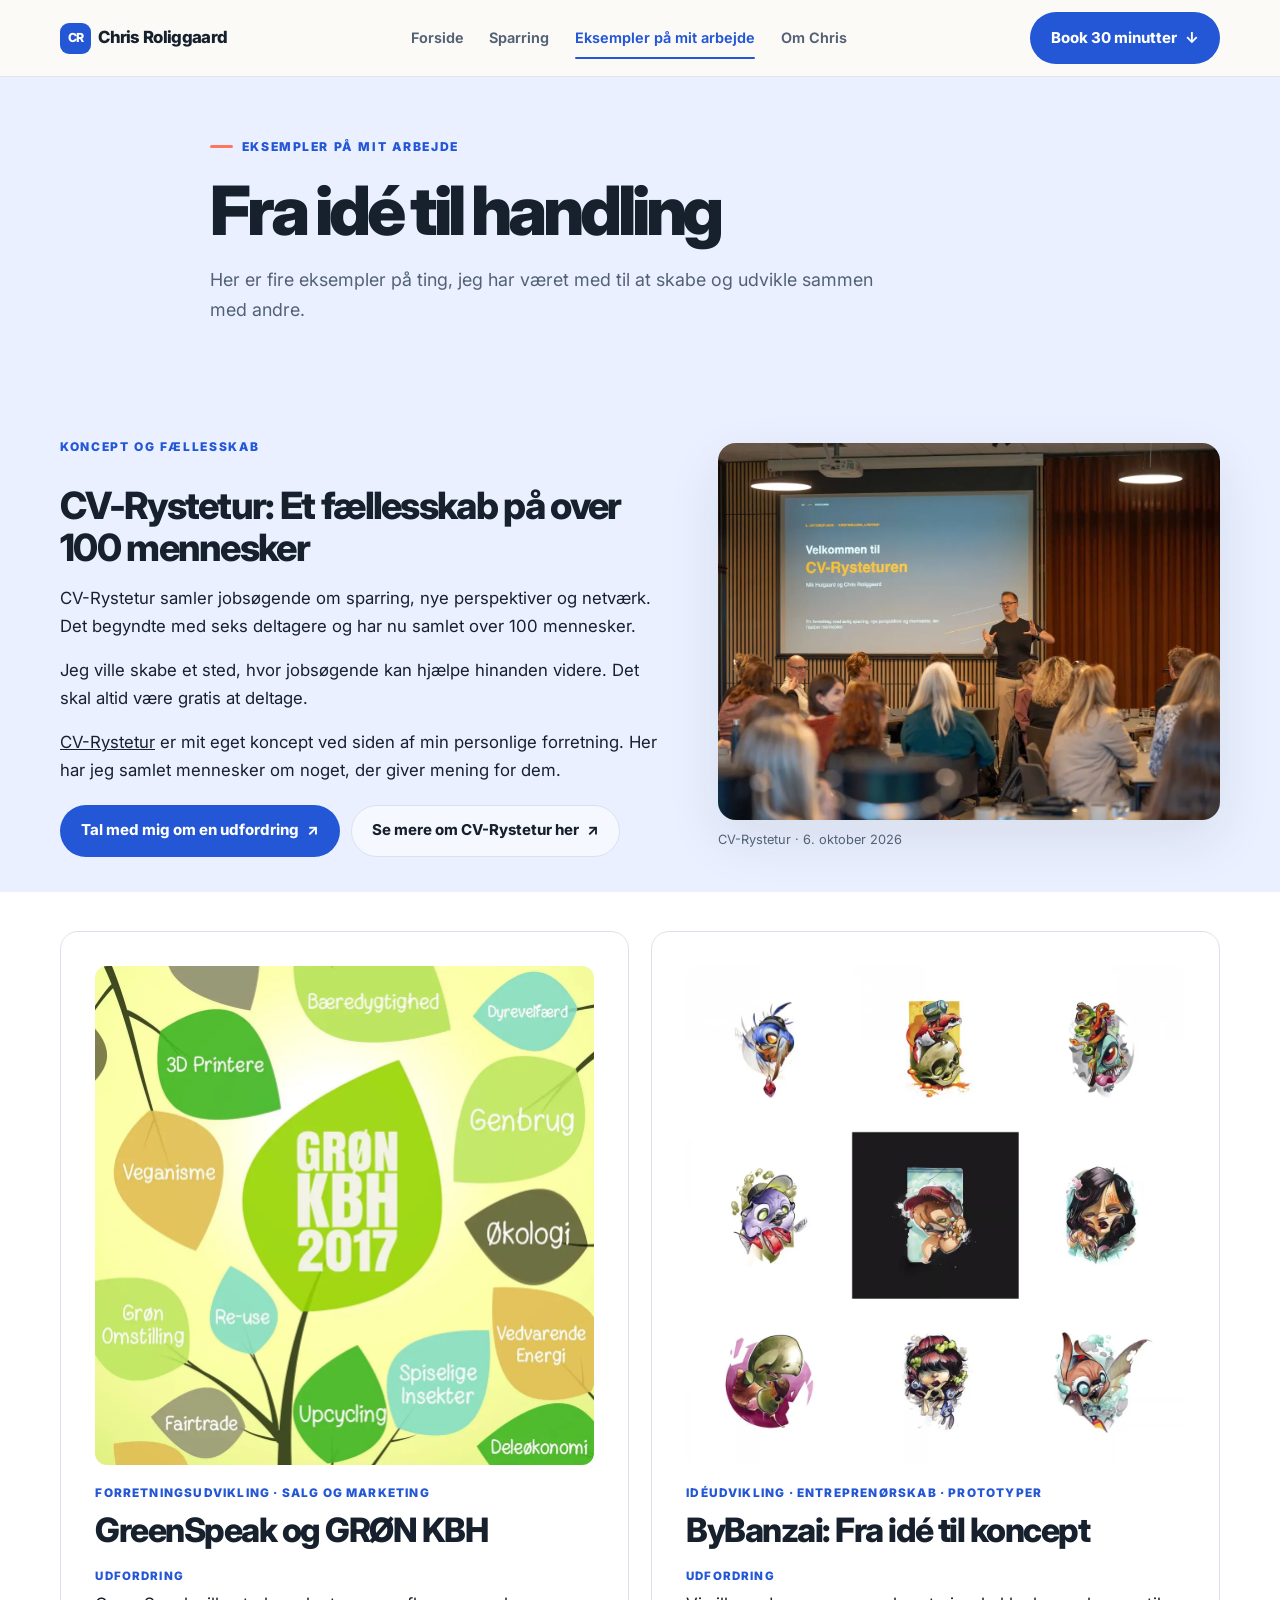
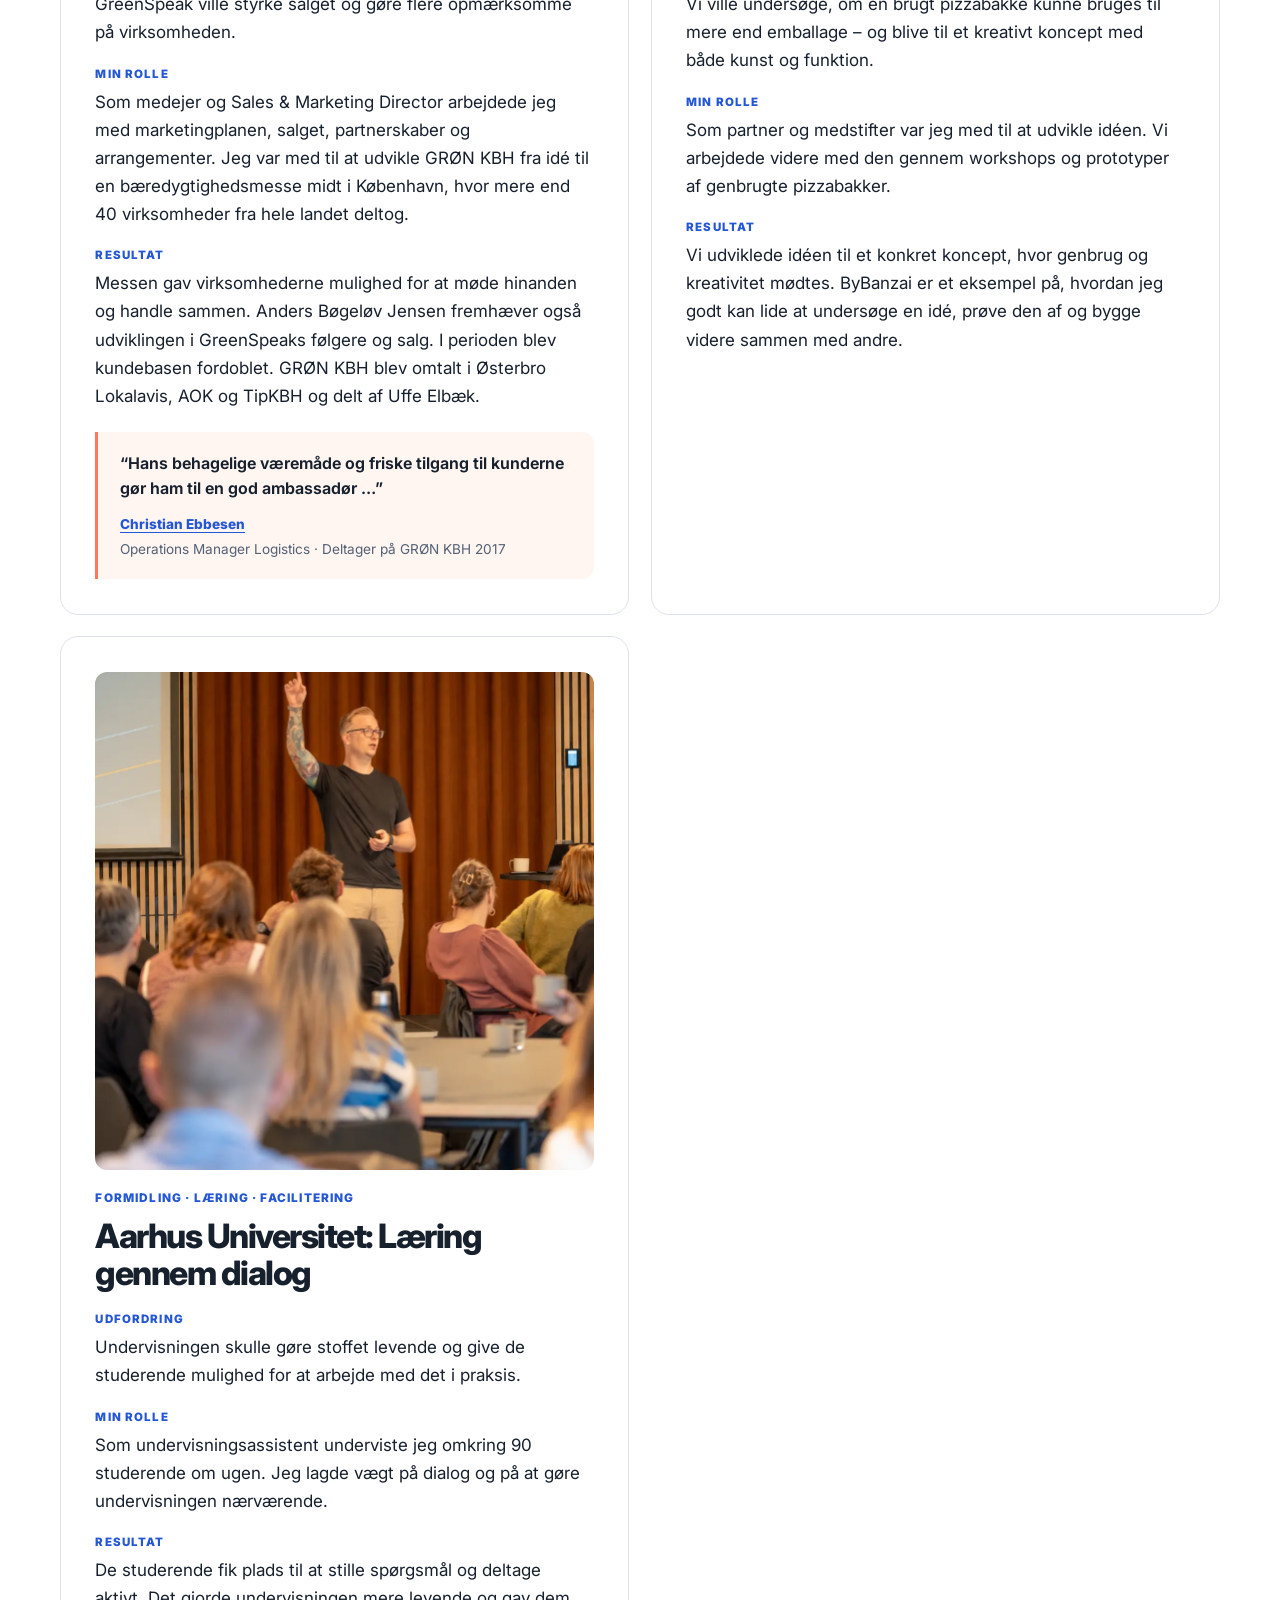
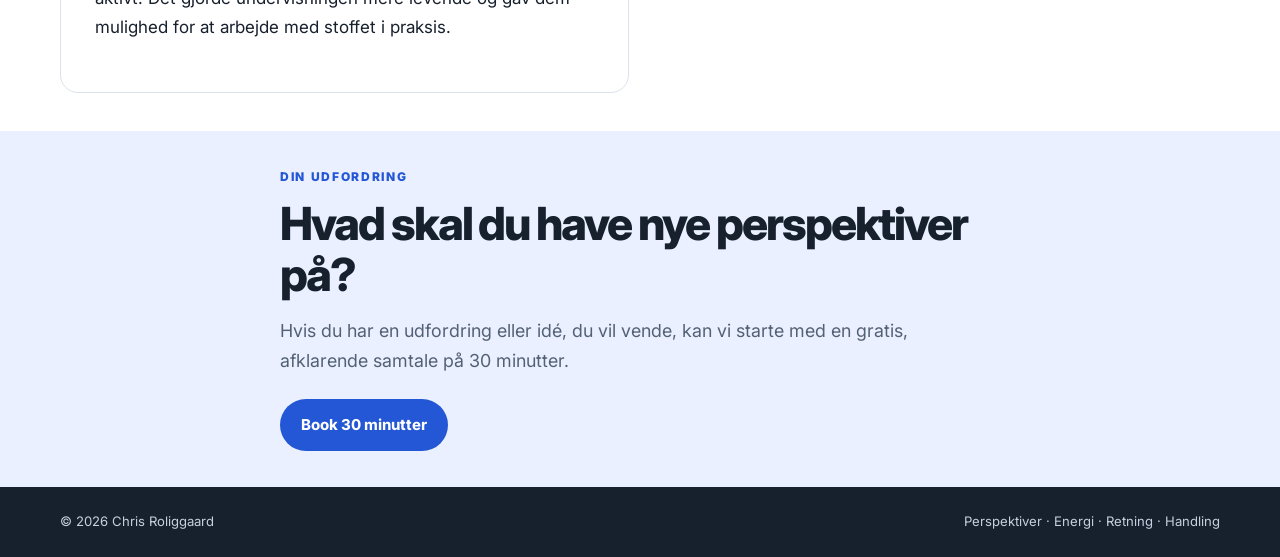
==== commit 66a5d267: "Add files via upload" ====
--- a/eksempler.html
+++ b/eksempler.html
@@ -4,7 +4,7 @@
   <meta charset="UTF-8">
   <meta name="viewport" content="width=device-width, initial-scale=1">
   <meta name="theme-color" content="#fbfaf7">
-  <meta name="description" content="Se eksempler på Chris Roliggaards arbejde: CV-Rystetur, GRØN KBH, ByBanzai og undervisning på Aarhus Universitet.">
+  <meta name="description" content="Se eksempler på Chris Roliggaards arbejde med CV-Rystetur, GRØN KBH, ByBanzai og undervisning på Aarhus Universitet.">
   <title>Eksempler på mit arbejde | Chris Roliggaard</title>
   <link rel="canonical" href="https://roligraadgivning.github.io/eksempler.html">
   <meta property="og:type" content="website">
@@ -12,7 +12,7 @@
   <meta property="og:site_name" content="Chris Roliggaard">
   <meta property="og:url" content="https://roligraadgivning.github.io/eksempler.html">
   <meta property="og:title" content="Eksempler på mit arbejde | Chris Roliggaard">
-  <meta property="og:description" content="Se eksempler på Chris Roliggaards arbejde: CV-Rystetur, GRØN KBH, ByBanzai og undervisning på Aarhus Universitet.">
+  <meta property="og:description" content="Se eksempler på Chris Roliggaards arbejde med CV-Rystetur, GRØN KBH, ByBanzai og undervisning på Aarhus Universitet.">
   <meta property="og:image" content="https://roligraadgivning.github.io/chris-social-share.jpg">
   <meta property="og:image:width" content="1200">
   <meta property="og:image:height" content="627">
@@ -23,7 +23,7 @@
   <link rel="preconnect" href="https://fonts.googleapis.com">
   <link rel="preconnect" href="https://fonts.gstatic.com" crossorigin>
   <link href="https://fonts.googleapis.com/css2?family=Inter:wght@400;500;600;700;800;900&display=swap" rel="stylesheet">
-  <link rel="stylesheet" href="styles.css?v=10.1">
+  <link rel="stylesheet" href="styles.css?v=10.4">
 </head>
 <body>
   <a class="skip-link" href="#main-content">Spring til indhold</a>
@@ -45,8 +45,8 @@
     <section class="page-hero">
       <div class="container">
         <div class="eyebrow">Eksempler på mit arbejde</div>
-        <h1>Jeg får idéer ud i verden.</h1>
-        <p class="hero-copy">Jeg tror mere på konkrete eksempler end store ord. Her er fire forskellige historier, der viser noget om min måde at skabe, udvikle og samarbejde på.</p>
+        <h1>Fra idé til handling</h1>
+        <p class="hero-copy">Her er fire eksempler på ting, jeg har været med til at skabe og udvikle sammen med andre.</p>
       </div>
     </section>
 
@@ -54,13 +54,13 @@
       <div class="container case-feature">
         <div class="content-narrow">
           <div class="section-kicker">Koncept og fællesskab</div>
-          <h2>CV-Rystetur: Fra 6 til 35 til 60 deltagere</h2>
-          <p>CV-Rystetur er et selvstændigt initiativ, der samler jobsøgende om konstruktiv sparring, nye perspektiver og netværk. Konceptet voksede fra de første seks deltagere til arrangementer med 35 og siden 60 deltagere – og det har fået mange positive tilbagemeldinger.</p>
-          <p>For mig er CV-Rystetur et eksempel på, hvordan en god idé kan udvikles hurtigt og blive til noget, der skaber værdi for mennesker. Det er skabt med en grundlæggende værdi: Det skal være gratis for deltagerne.</p>
-          <p><a href="https://cv-rystetur.cvrystetur.workers.dev/" target="_blank" rel="noopener noreferrer">CV-Rystetur</a> er sit eget koncept ved siden af min personlige forretning. Det viser min energi, initiativkraft og evne til at samle mennesker omkring noget meningsfuldt.</p>
+          <h2>CV-Rystetur: Et fællesskab på over 100 mennesker</h2>
+          <p>CV-Rystetur samler jobsøgende om sparring, nye perspektiver og netværk. Det begyndte med seks deltagere og har nu samlet over 100 mennesker.</p>
+          <p>Jeg ville skabe et sted, hvor jobsøgende kan hjælpe hinanden videre. Det skal altid være gratis at deltage.</p>
+          <p><a href="https://cv-rystetur.cvrystetur.workers.dev/" target="_blank" rel="noopener noreferrer">CV-Rystetur</a> er mit eget koncept ved siden af min personlige forretning. Her har jeg samlet mennesker om noget, der giver mening for dem.</p>
           <div class="case-action-buttons">
             <a class="btn btn-primary" href="index.html#booking">Tal med mig om en udfordring <span aria-hidden="true">↗</span></a>
-            <a class="btn btn-outline" href="https://cv-rystetur.cvrystetur.workers.dev/" target="_blank" rel="noopener noreferrer">Se mere om CV-Rystetur <span aria-hidden="true">↗</span></a>
+            <a class="btn btn-outline" href="https://cv-rystetur.cvrystetur.workers.dev/" target="_blank" rel="noopener noreferrer">Se mere om CV-Rystetur her <span aria-hidden="true">↗</span></a>
           </div>
         </div>
         <figure class="case-presentation">
@@ -83,11 +83,11 @@
           <div class="case-meta">Forretningsudvikling · Salg og marketing</div>
           <h2>GreenSpeak og GRØN KBH</h2>
           <h3 class="case-label">Udfordring</h3>
-          <p>GreenSpeak var i en vækstfase, hvor salg, markedsføring og kendskab til virksomheden skulle styrkes gennem konkrete aktiviteter.</p>
+          <p>GreenSpeak ville styrke salget og gøre flere opmærksomme på virksomheden.</p>
           <h3 class="case-label">Min rolle</h3>
-          <p>Som medejer og Sales &amp; Marketing Director arbejdede jeg med marketingplan, struktur, salg, partnerskaber og events. Jeg var med til at føre GRØN KBH fra idé til en grøn messe i hjertet af København, der samlede virksomheder og besøgende om bæredygtighed. Her deltog mere end 40 virksomheder fra hele Danmark.</p>
+          <p>Som medejer og Sales &amp; Marketing Director arbejdede jeg med marketingplanen, salget, partnerskaber og arrangementer. Jeg var med til at udvikle GRØN KBH fra idé til en bæredygtighedsmesse midt i København, hvor mere end 40 virksomheder fra hele landet deltog.</p>
           <h3 class="case-label">Resultat</h3>
-          <p>Messen skabte netværk og samhandel, positiv omsætning for deltagerne samt branding og nye kunder for GreenSpeak. GreenSpeaks kundebase blev fordoblet i perioden. Messen blev omtalt i Østerbro Lokalavis, AOK og TipKBH og delt af Uffe Elbæk.</p>
+      <p>Messen gav virksomhederne mulighed for at møde hinanden og handle sammen. Anders Bøgeløv Jensen fremhæver også udviklingen i GreenSpeaks følgere og salg. I perioden blev kundebasen fordoblet. GRØN KBH blev omtalt i Østerbro Lokalavis, AOK og TipKBH og delt af Uffe Elbæk.</p>
           <figure class="case-recommendation">
             <blockquote>“Hans behagelige væremåde og friske tilgang til kunderne gør ham til en god ambassadør …”</blockquote>
             <figcaption>
@@ -105,11 +105,11 @@
           <div class="case-meta">Idéudvikling · Entreprenørskab · Prototyper</div>
           <h2>ByBanzai: Fra idé til koncept</h2>
           <h3 class="case-label">Udfordring</h3>
-          <p>Hvordan kan noget så hverdagsligt som en brugt pizzabakke blive udgangspunkt for et kreativt koncept, der forener kunst og funktion?</p>
+          <p>Vi ville undersøge, om en brugt pizzabakke kunne bruges til mere end emballage – og blive til et kreativt koncept med både kunst og funktion.</p>
           <h3 class="case-label">Min rolle</h3>
-          <p>Som partner og medstifter var jeg med til at udvikle idéen gennem et innovations- og entreprenørskabsforløb. Vi arbejdede med konceptudvikling, workshops og prototyper med genbrugte pizzabakker som materiale.</p>
+      <p>Som partner og medstifter var jeg med til at udvikle idéen. Vi arbejdede videre med den gennem workshops og prototyper af genbrugte pizzabakker.</p>
           <h3 class="case-label">Resultat</h3>
-          <p>Idéen blev udviklet til et konkret koncept, hvor genbrug, kreativitet og funktion mødtes. ByBanzai viser, hvordan jeg trives med at undersøge en mulighed, prøve idéer af og bygge videre sammen med andre.</p>
+          <p>Vi udviklede idéen til et konkret koncept, hvor genbrug og kreativitet mødtes. ByBanzai er et eksempel på, hvordan jeg godt kan lide at undersøge en idé, prøve den af og bygge videre sammen med andre.</p>
         </article>
 
         <article class="case-card" id="aarhus-universitet">
@@ -120,11 +120,11 @@
           <div class="case-meta">Formidling · Læring · Facilitering</div>
           <h2>Aarhus Universitet: Læring gennem dialog</h2>
           <h3 class="case-label">Udfordring</h3>
-          <p>At gøre fagligt stof levende og skabe plads til, at studerende kunne engagere sig i det og arbejde med det i praksis.</p>
+          <p>Undervisningen skulle gøre stoffet levende og give de studerende mulighed for at arbejde med det i praksis.</p>
           <h3 class="case-label">Min rolle</h3>
-          <p>Som undervisningsassistent underviste jeg omkring 90 studerende om ugen. Jeg brugte dialog, humor og konkrete eksempler til at formidle stoffet og facilitere læringen.</p>
+      <p>Som undervisningsassistent underviste jeg omkring 90 studerende om ugen. Jeg lagde vægt på dialog og på at gøre undervisningen nærværende.</p>
           <h3 class="case-label">Resultat</h3>
-          <p>Undervisningen blev et rum for dialog og aktiv læring. Erfaringen viser min evne til at samle mennesker, gøre komplekst stof mere tilgængeligt og skabe energi omkring ny viden.</p>
+      <p>De studerende fik plads til at stille spørgsmål og deltage aktivt. Det gjorde undervisningen mere levende og gav dem mulighed for at arbejde med stoffet i praksis.</p>
         </article>
       </div>
     </section>
--- a/styles.css
+++ b/styles.css
@@ -128,9 +128,12 @@
 }
 .hero .hero-copy { color: var(--ink); }
 .hero-note {
-  margin: 1rem 0 0; color: var(--muted);
-  font-size: .8rem; font-weight: 750; letter-spacing: .08em; text-transform: uppercase;
-}
+  margin: 1rem 0 0; color: var(--ink);
+  font-size: .95rem; font-weight: 750; letter-spacing: 0; text-transform: none;
+}
+.hero-benefits { display: grid; gap: .55rem; margin: 1.1rem 0 1.35rem; padding: 0; list-style: none; color: var(--ink); }
+.hero-benefits li { display: flex; align-items: baseline; gap: .55rem; line-height: 1.45; }
+.cta-speech-icon { display: inline-block; filter: grayscale(1) brightness(0) invert(1); }
 
 /* Hero */
 .hero { padding: clamp(3.5rem, 7vw, 6.5rem) 0 2.75rem; overflow: hidden; }
@@ -166,24 +169,25 @@
 }
 
 /* Sections */
-.section { padding: clamp(2.25rem, 3.5vw, 3.5rem) 0; }
+.section { padding: clamp(2rem, 3vw, 3rem) 0; }
 .section-white { background: var(--white); }
 .section-blue { background: var(--blue-pale); }
+.section.section-blue { padding-block: clamp(1.8rem, 2.8vw, 2.7rem); }
 .section-heading { max-width: 760px; margin-bottom: 1.5rem; }
 
 /* Testimonials */
-.testimonials { background: var(--paper); padding-top: clamp(2rem, 3vw, 2.75rem); }
+.testimonials { background: var(--paper); padding-top: clamp(1.5rem, 2.4vw, 2.2rem); }
 .testimonials-heading {
   display: flex; justify-content: space-between; align-items: end;
-  gap: 2rem; margin-bottom: 1.5rem;
+  gap: 2rem; margin-bottom: 1.1rem;
 }
 .testimonials-heading h2 { max-width: 620px; margin-bottom: 0; }
-.testimonials-heading .section-intro { max-width: 340px; margin-bottom: .1rem; }
+.testimonials-heading .section-intro { max-width: 700px; margin: .9rem 0 0; }
 .testimonial-carousel { max-width: 820px; margin-inline: auto; }
 .testimonial-card {
-  min-height: 300px; padding: clamp(1.6rem, 4vw, 2.5rem);
-  border: 1px solid var(--line); border-radius: 22px;
-  background: var(--white); box-shadow: var(--shadow);
+  min-height: 260px; padding: clamp(1.35rem, 3.2vw, 2rem);
+  border: 1px solid var(--line); border-radius: 30px;
+  background: var(--white); box-shadow: 0 12px 35px rgba(20, 37, 67, .07);
 }
 .testimonial-card-top { margin-bottom: .2rem; }
 .testimonial-mark { color: var(--blue); font-size: 3.6rem; font-weight: 850; line-height: .75; }
@@ -339,11 +343,18 @@
 }
 .page-hero .container { max-width: 860px; }
 .page-hero h1 { max-width: 820px; font-size: clamp(2.5rem, 5.5vw, 4.25rem); }
+.page-hero h2 { max-width: 760px; margin: 0 0 1rem; font-size: clamp(1.5rem, 3.3vw, 2.35rem); }
 .page-hero .hero-copy { max-width: 700px; }
 .content-narrow { max-width: 720px; }
 .content-narrow p, .content-narrow li { font-size: 1.05rem; }
 .content-narrow h2 { margin-top: 1.75rem; font-size: clamp(1.65rem, 3.2vw, 2.35rem); }
 .content-narrow h3 { margin-top: 1.4rem; font-size: 1.2rem; }
+body.sparring-page .page-hero { padding-bottom: 1rem; }
+body.sparring-page .page-hero + .section { padding-top: 0; }
+body.sparring-page .content-narrow > h2:first-child { margin-top: 0; }
+body.sparring-page main { color: #000; }
+body.sparring-page .page-hero .hero-copy { color: #000; }
+body.sparring-page .sparring-benefits li { color: #000; }
 
 /* Cases */
 .case-feature {
@@ -400,6 +411,10 @@
 /* Sparring lines */
 .sparring-lines { display: grid; gap: .55rem; margin: 1.5rem 0; }
 .sparring-lines p { margin: 0; font-size: 1.05rem; }
+.sparring-benefits { display: grid; gap: .85rem; margin: 1.5rem 0 2rem; padding: 0; list-style: none; }
+.sparring-benefits li { display: grid; grid-template-columns: 1.6rem 1fr; gap: .75rem; align-items: start; padding: 1rem 1.1rem; border: 1px solid var(--line); border-radius: 18px; background: rgba(255,255,255,.78); line-height: 1.6; }
+.sparring-benefits li > span { font-size: 1.15rem; }
+.sparring-benefits strong { color: var(--ink); }
 .sparring-cta { margin-top: 1.4rem; }
 
 /* Final CTA */
@@ -456,7 +471,7 @@
   .hero-visual { max-width: 380px; margin: 0 auto; width: 90%; }
   .photo-caption { left: -12px; bottom: 16px; max-width: 180px; font-size: .78rem; }
   .testimonials-heading { flex-direction: column; align-items: flex-start; gap: .75rem; }
-  .testimonial-card { min-height: 320px; }
+  .testimonial-card { min-height: 270px; }
   .case-grid { grid-template-columns: 1fr; }
   .section { padding: 1.85rem 0; }
   .mobile-cta { display: block; }
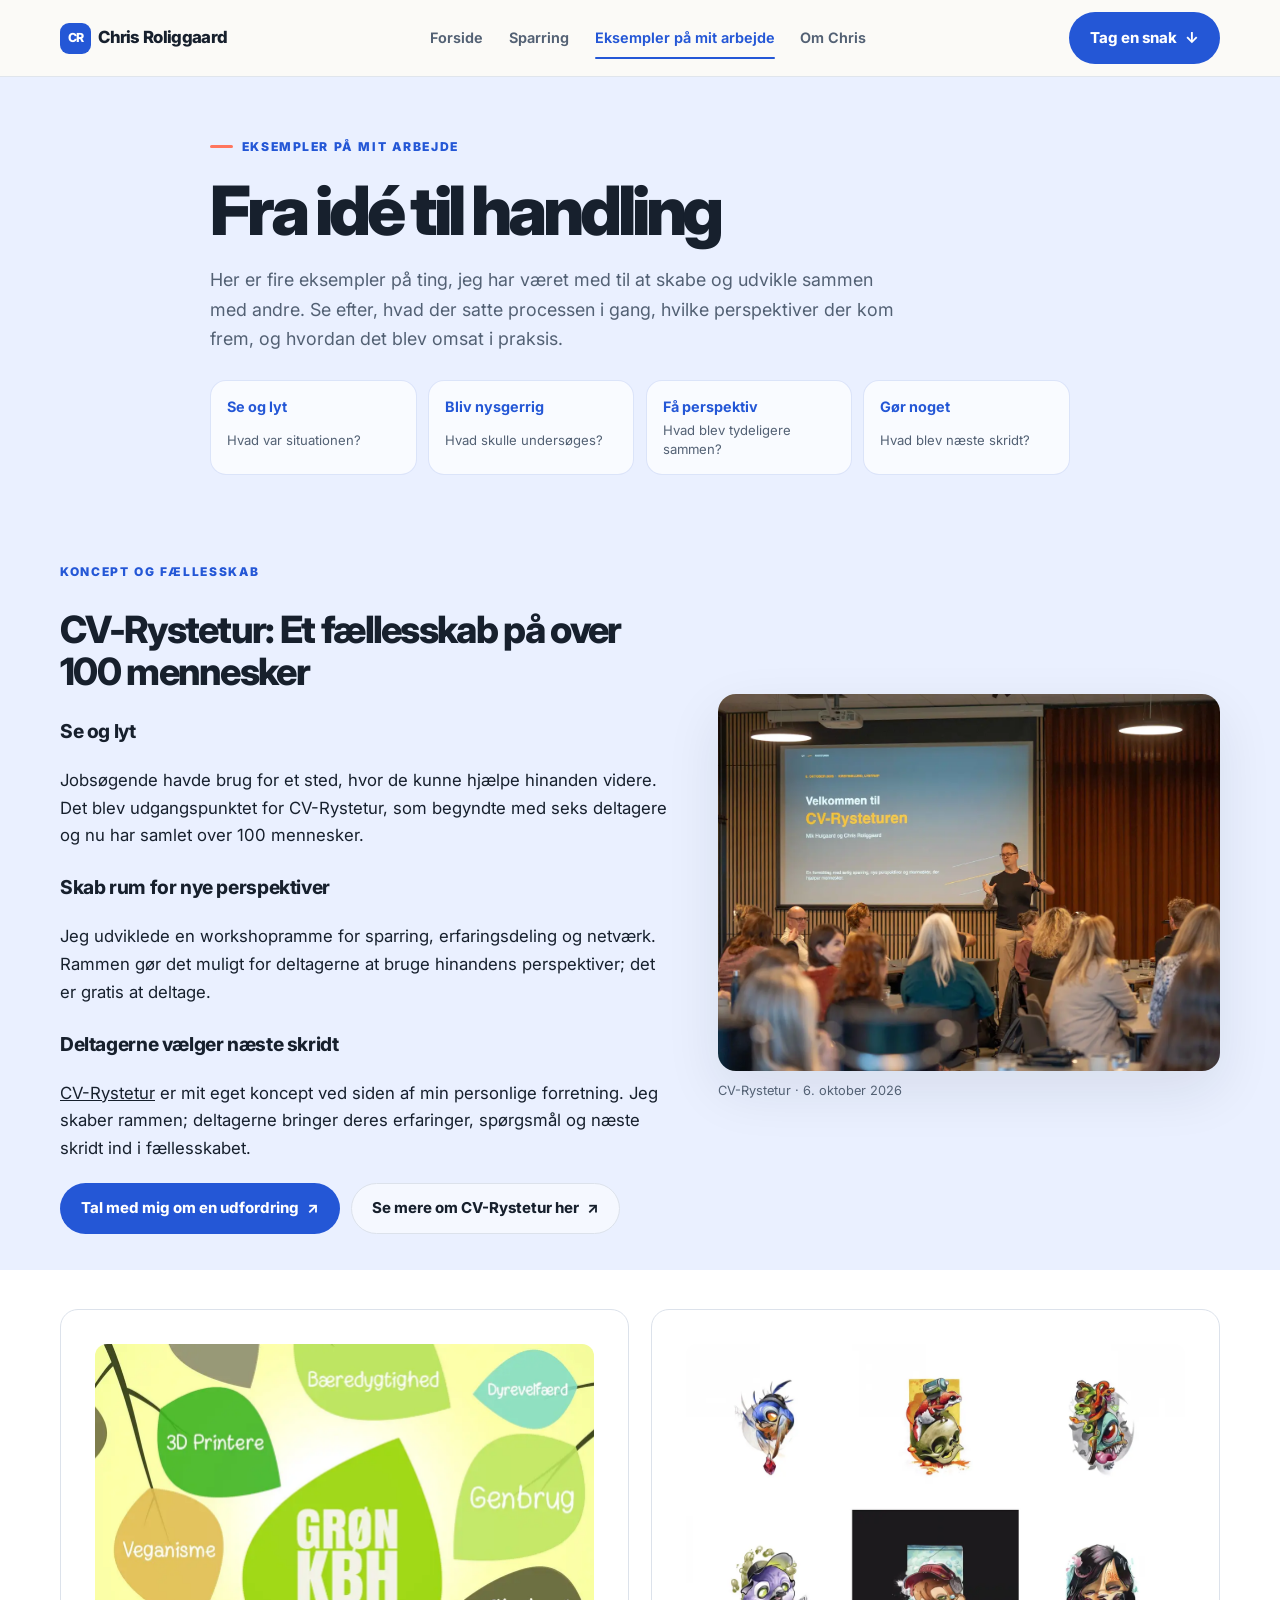
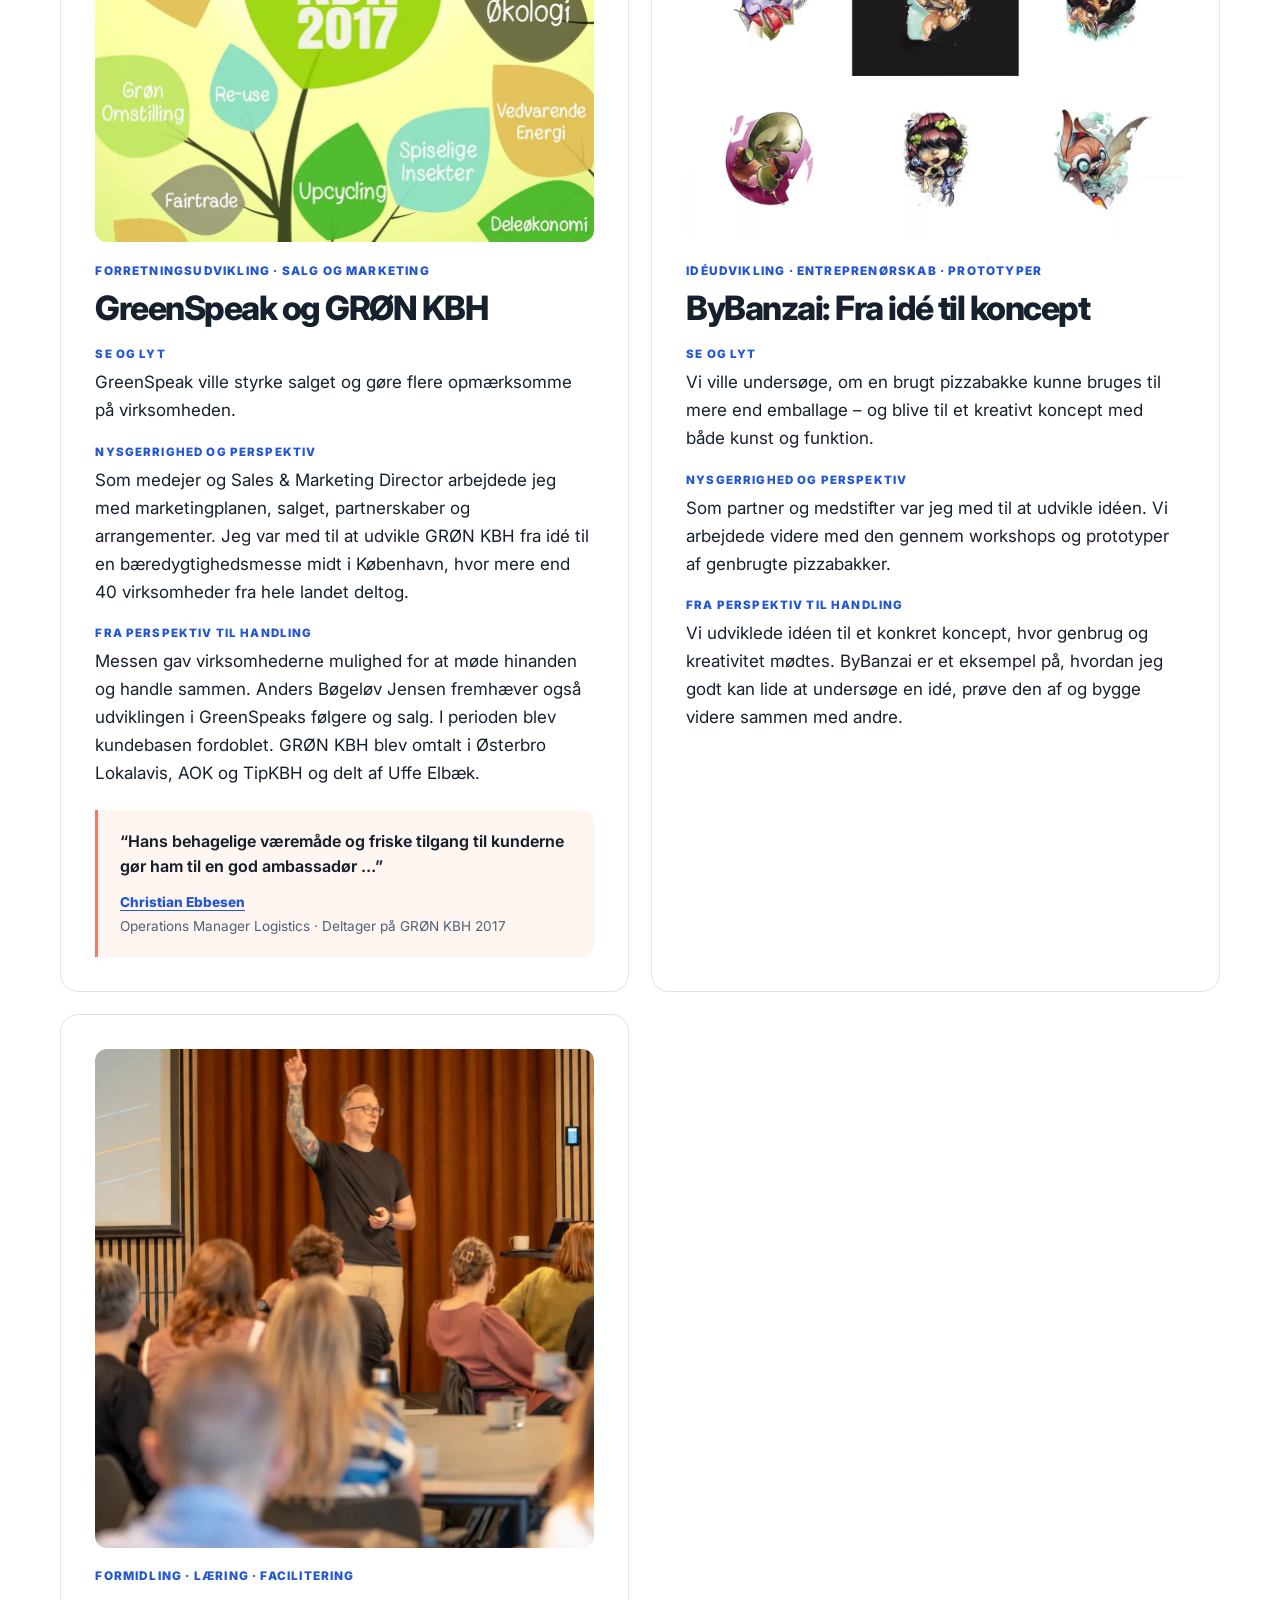
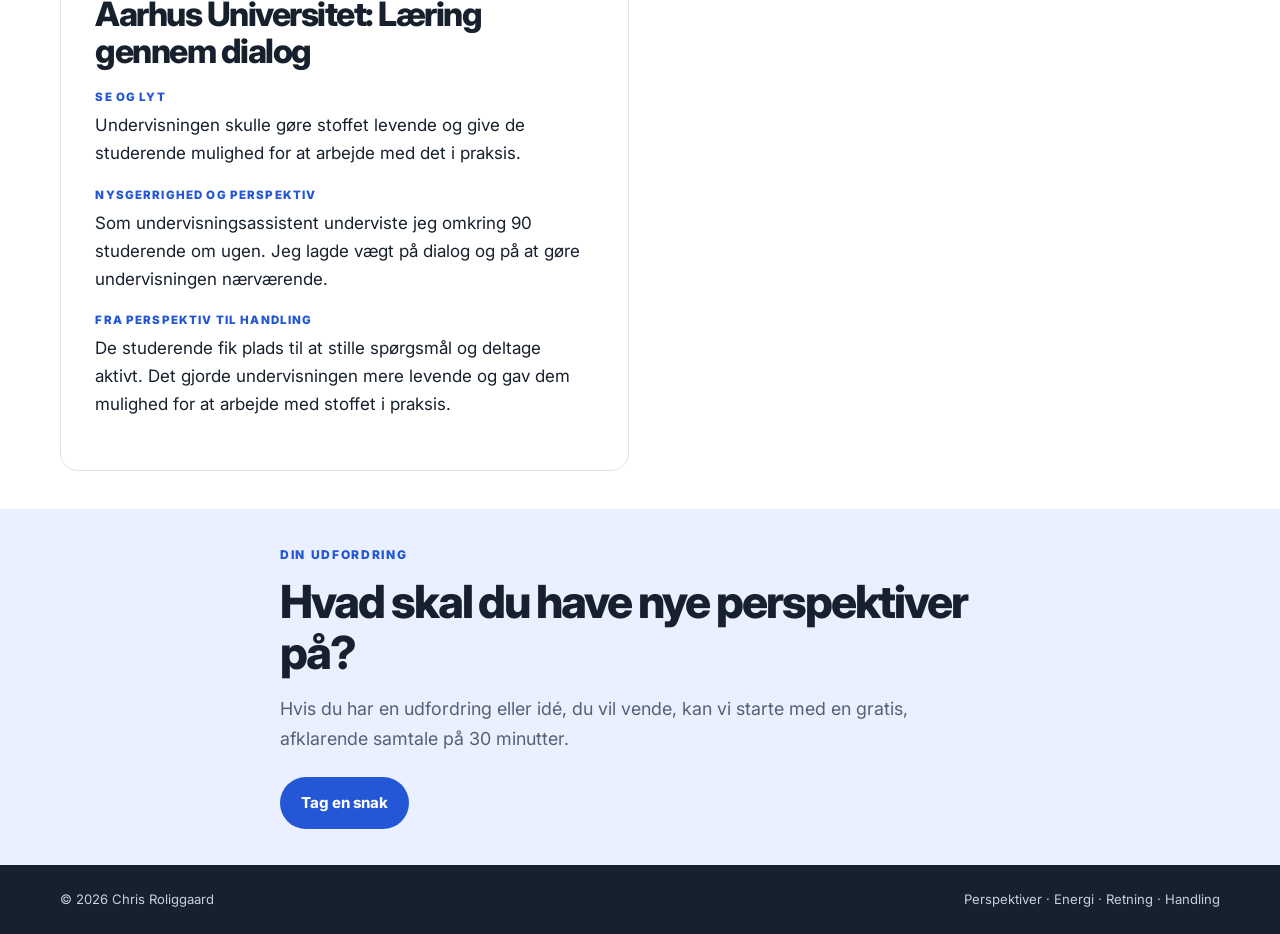
==== commit 7ef7f503: "Add files via upload" ====
--- a/eksempler.html
+++ b/eksempler.html
@@ -23,7 +23,7 @@
   <link rel="preconnect" href="https://fonts.googleapis.com">
   <link rel="preconnect" href="https://fonts.gstatic.com" crossorigin>
   <link href="https://fonts.googleapis.com/css2?family=Inter:wght@400;500;600;700;800;900&display=swap" rel="stylesheet">
-  <link rel="stylesheet" href="styles.css?v=10.4">
+  <link rel="stylesheet" href="styles.css?v=10.5">
 </head>
 <body>
   <a class="skip-link" href="#main-content">Spring til indhold</a>
@@ -37,7 +37,7 @@
         <a href="eksempler.html" aria-current="page">Eksempler på mit arbejde</a>
         <a href="om-chris.html">Om Chris</a>
       </nav>
-      <a class="btn btn-primary nav-cta" href="index.html#booking">Book 30 minutter <span aria-hidden="true">↓</span></a>
+      <a class="btn btn-primary nav-cta" href="index.html#booking">Tag en snak <span aria-hidden="true">↓</span></a>
     </div>
   </header>
 
@@ -46,7 +46,13 @@
       <div class="container">
         <div class="eyebrow">Eksempler på mit arbejde</div>
         <h1>Fra idé til handling</h1>
-        <p class="hero-copy">Her er fire eksempler på ting, jeg har været med til at skabe og udvikle sammen med andre.</p>
+        <p class="hero-copy">Her er fire eksempler på ting, jeg har været med til at skabe og udvikle sammen med andre. Se efter, hvad der satte processen i gang, hvilke perspektiver der kom frem, og hvordan det blev omsat i praksis.</p>
+        <ol class="case-process-intro" aria-label="En måde at gå ind i eksemplerne på">
+          <li><strong>Se og lyt</strong><span>Hvad var situationen?</span></li>
+          <li><strong>Bliv nysgerrig</strong><span>Hvad skulle undersøges?</span></li>
+          <li><strong>Få perspektiv</strong><span>Hvad blev tydeligere sammen?</span></li>
+          <li><strong>Gør noget</strong><span>Hvad blev næste skridt?</span></li>
+        </ol>
       </div>
     </section>
 
@@ -55,9 +61,12 @@
         <div class="content-narrow">
           <div class="section-kicker">Koncept og fællesskab</div>
           <h2>CV-Rystetur: Et fællesskab på over 100 mennesker</h2>
-          <p>CV-Rystetur samler jobsøgende om sparring, nye perspektiver og netværk. Det begyndte med seks deltagere og har nu samlet over 100 mennesker.</p>
-          <p>Jeg ville skabe et sted, hvor jobsøgende kan hjælpe hinanden videre. Det skal altid være gratis at deltage.</p>
-          <p><a href="https://cv-rystetur.cvrystetur.workers.dev/" target="_blank" rel="noopener noreferrer">CV-Rystetur</a> er mit eget koncept ved siden af min personlige forretning. Her har jeg samlet mennesker om noget, der giver mening for dem.</p>
+          <h3 class="case-label">Se og lyt</h3>
+          <p>Jobsøgende havde brug for et sted, hvor de kunne hjælpe hinanden videre. Det blev udgangspunktet for CV-Rystetur, som begyndte med seks deltagere og nu har samlet over 100 mennesker.</p>
+          <h3 class="case-label">Skab rum for nye perspektiver</h3>
+          <p>Jeg udviklede en workshopramme for sparring, erfaringsdeling og netværk. Rammen gør det muligt for deltagerne at bruge hinandens perspektiver; det er gratis at deltage.</p>
+          <h3 class="case-label">Deltagerne vælger næste skridt</h3>
+          <p><a href="https://cv-rystetur.cvrystetur.workers.dev/" target="_blank" rel="noopener noreferrer">CV-Rystetur</a> er mit eget koncept ved siden af min personlige forretning. Jeg skaber rammen; deltagerne bringer deres erfaringer, spørgsmål og næste skridt ind i fællesskabet.</p>
           <div class="case-action-buttons">
             <a class="btn btn-primary" href="index.html#booking">Tal med mig om en udfordring <span aria-hidden="true">↗</span></a>
             <a class="btn btn-outline" href="https://cv-rystetur.cvrystetur.workers.dev/" target="_blank" rel="noopener noreferrer">Se mere om CV-Rystetur her <span aria-hidden="true">↗</span></a>
@@ -82,11 +91,11 @@
           </picture>
           <div class="case-meta">Forretningsudvikling · Salg og marketing</div>
           <h2>GreenSpeak og GRØN KBH</h2>
-          <h3 class="case-label">Udfordring</h3>
+          <h3 class="case-label">Se og lyt</h3>
           <p>GreenSpeak ville styrke salget og gøre flere opmærksomme på virksomheden.</p>
-          <h3 class="case-label">Min rolle</h3>
+          <h3 class="case-label">Nysgerrighed og perspektiv</h3>
           <p>Som medejer og Sales &amp; Marketing Director arbejdede jeg med marketingplanen, salget, partnerskaber og arrangementer. Jeg var med til at udvikle GRØN KBH fra idé til en bæredygtighedsmesse midt i København, hvor mere end 40 virksomheder fra hele landet deltog.</p>
-          <h3 class="case-label">Resultat</h3>
+          <h3 class="case-label">Fra perspektiv til handling</h3>
       <p>Messen gav virksomhederne mulighed for at møde hinanden og handle sammen. Anders Bøgeløv Jensen fremhæver også udviklingen i GreenSpeaks følgere og salg. I perioden blev kundebasen fordoblet. GRØN KBH blev omtalt i Østerbro Lokalavis, AOK og TipKBH og delt af Uffe Elbæk.</p>
           <figure class="case-recommendation">
             <blockquote>“Hans behagelige væremåde og friske tilgang til kunderne gør ham til en god ambassadør …”</blockquote>
@@ -104,11 +113,11 @@
           </picture>
           <div class="case-meta">Idéudvikling · Entreprenørskab · Prototyper</div>
           <h2>ByBanzai: Fra idé til koncept</h2>
-          <h3 class="case-label">Udfordring</h3>
+          <h3 class="case-label">Se og lyt</h3>
           <p>Vi ville undersøge, om en brugt pizzabakke kunne bruges til mere end emballage – og blive til et kreativt koncept med både kunst og funktion.</p>
-          <h3 class="case-label">Min rolle</h3>
+          <h3 class="case-label">Nysgerrighed og perspektiv</h3>
       <p>Som partner og medstifter var jeg med til at udvikle idéen. Vi arbejdede videre med den gennem workshops og prototyper af genbrugte pizzabakker.</p>
-          <h3 class="case-label">Resultat</h3>
+          <h3 class="case-label">Fra perspektiv til handling</h3>
           <p>Vi udviklede idéen til et konkret koncept, hvor genbrug og kreativitet mødtes. ByBanzai er et eksempel på, hvordan jeg godt kan lide at undersøge en idé, prøve den af og bygge videre sammen med andre.</p>
         </article>
 
@@ -119,11 +128,11 @@
           </picture>
           <div class="case-meta">Formidling · Læring · Facilitering</div>
           <h2>Aarhus Universitet: Læring gennem dialog</h2>
-          <h3 class="case-label">Udfordring</h3>
+          <h3 class="case-label">Se og lyt</h3>
           <p>Undervisningen skulle gøre stoffet levende og give de studerende mulighed for at arbejde med det i praksis.</p>
-          <h3 class="case-label">Min rolle</h3>
+          <h3 class="case-label">Nysgerrighed og perspektiv</h3>
       <p>Som undervisningsassistent underviste jeg omkring 90 studerende om ugen. Jeg lagde vægt på dialog og på at gøre undervisningen nærværende.</p>
-          <h3 class="case-label">Resultat</h3>
+          <h3 class="case-label">Fra perspektiv til handling</h3>
       <p>De studerende fik plads til at stille spørgsmål og deltage aktivt. Det gjorde undervisningen mere levende og gav dem mulighed for at arbejde med stoffet i praksis.</p>
         </article>
       </div>
@@ -134,13 +143,13 @@
         <div class="section-kicker">Din udfordring</div>
         <h2>Hvad skal du have nye perspektiver på?</h2>
         <p class="section-intro">Hvis du har en udfordring eller idé, du vil vende, kan vi starte med en gratis, afklarende samtale på 30 minutter.</p>
-        <a class="btn btn-primary" href="index.html#booking">Book 30 minutter</a>
+        <a class="btn btn-primary" href="index.html#booking">Tag en snak</a>
       </div>
     </section>
   </main>
 
   <div class="mobile-cta">
-    <a class="btn btn-primary" href="index.html#booking">Book 30 minutter <span aria-hidden="true">↓</span></a>
+    <a class="btn btn-primary" href="index.html#booking">Tag en snak <span aria-hidden="true">↓</span></a>
   </div>
 
   <footer class="site-footer">
@@ -149,6 +158,6 @@
       <p>Perspektiver · Energi · Retning · Handling</p>
     </div>
   </footer>
-  <script src="script.js?v=10.0"></script>
+  <script src="script.js?v=10.5"></script>
 </body>
 </html>
--- a/styles.css
+++ b/styles.css
@@ -345,6 +345,17 @@
 .page-hero h1 { max-width: 820px; font-size: clamp(2.5rem, 5.5vw, 4.25rem); }
 .page-hero h2 { max-width: 760px; margin: 0 0 1rem; font-size: clamp(1.5rem, 3.3vw, 2.35rem); }
 .page-hero .hero-copy { max-width: 700px; }
+.case-process-intro {
+  display: grid; grid-template-columns: repeat(4, minmax(0, 1fr));
+  gap: .7rem; margin: 1.5rem 0 0; padding: 0; list-style: none;
+}
+.case-process-intro li {
+  display: grid; gap: .15rem; padding: .9rem 1rem;
+  border: 1px solid rgba(36, 87, 214, .14); border-radius: 16px;
+  background: rgba(255,255,255,.72);
+}
+.case-process-intro strong { color: var(--blue); font-size: .9rem; }
+.case-process-intro span { color: var(--muted); font-size: .82rem; line-height: 1.45; }
 .content-narrow { max-width: 720px; }
 .content-narrow p, .content-narrow li { font-size: 1.05rem; }
 .content-narrow h2 { margin-top: 1.75rem; font-size: clamp(1.65rem, 3.2vw, 2.35rem); }
@@ -415,6 +426,22 @@
 .sparring-benefits li { display: grid; grid-template-columns: 1.6rem 1fr; gap: .75rem; align-items: start; padding: 1rem 1.1rem; border: 1px solid var(--line); border-radius: 18px; background: rgba(255,255,255,.78); line-height: 1.6; }
 .sparring-benefits li > span { font-size: 1.15rem; }
 .sparring-benefits strong { color: var(--ink); }
+.sparring-process {
+  display: grid; gap: .65rem; margin: 1.35rem 0 1.8rem; padding: 0; list-style: none;
+  counter-reset: process;
+}
+.sparring-process li {
+  display: grid; grid-template-columns: 2.6rem 1fr; gap: .85rem; align-items: start;
+  padding: 1rem 1.1rem; border: 1px solid var(--line); border-radius: 18px;
+  background: rgba(255,255,255,.78);
+}
+.sparring-process .process-number {
+  display: grid; place-items: center; width: 2.35rem; height: 2.35rem;
+  border-radius: 50%; background: var(--blue); color: var(--white);
+  font-size: .72rem; font-weight: 800;
+}
+.sparring-process h3 { margin: .05rem 0 .2rem; font-size: 1.05rem; }
+.sparring-process p { margin: 0; font-size: .96rem; line-height: 1.55; }
 .sparring-cta { margin-top: 1.4rem; }
 
 /* Final CTA */
@@ -473,6 +500,7 @@
   .testimonials-heading { flex-direction: column; align-items: flex-start; gap: .75rem; }
   .testimonial-card { min-height: 270px; }
   .case-grid { grid-template-columns: 1fr; }
+  .case-process-intro { grid-template-columns: repeat(2, minmax(0, 1fr)); }
   .section { padding: 1.85rem 0; }
   .mobile-cta { display: block; }
   body { padding-bottom: 72px; }
@@ -489,6 +517,8 @@
   .booking-tab { flex: 1; padding-inline: .5rem; font-size: .82rem; }
   .contact-form-grid { grid-template-columns: 1fr; gap: 0; }
   .case-action-buttons .btn { width: 100%; }
+  .case-process-intro { gap: .5rem; }
+  .case-process-intro li { padding: .75rem; }
 }
 
 @media (prefers-reduced-motion: reduce) {
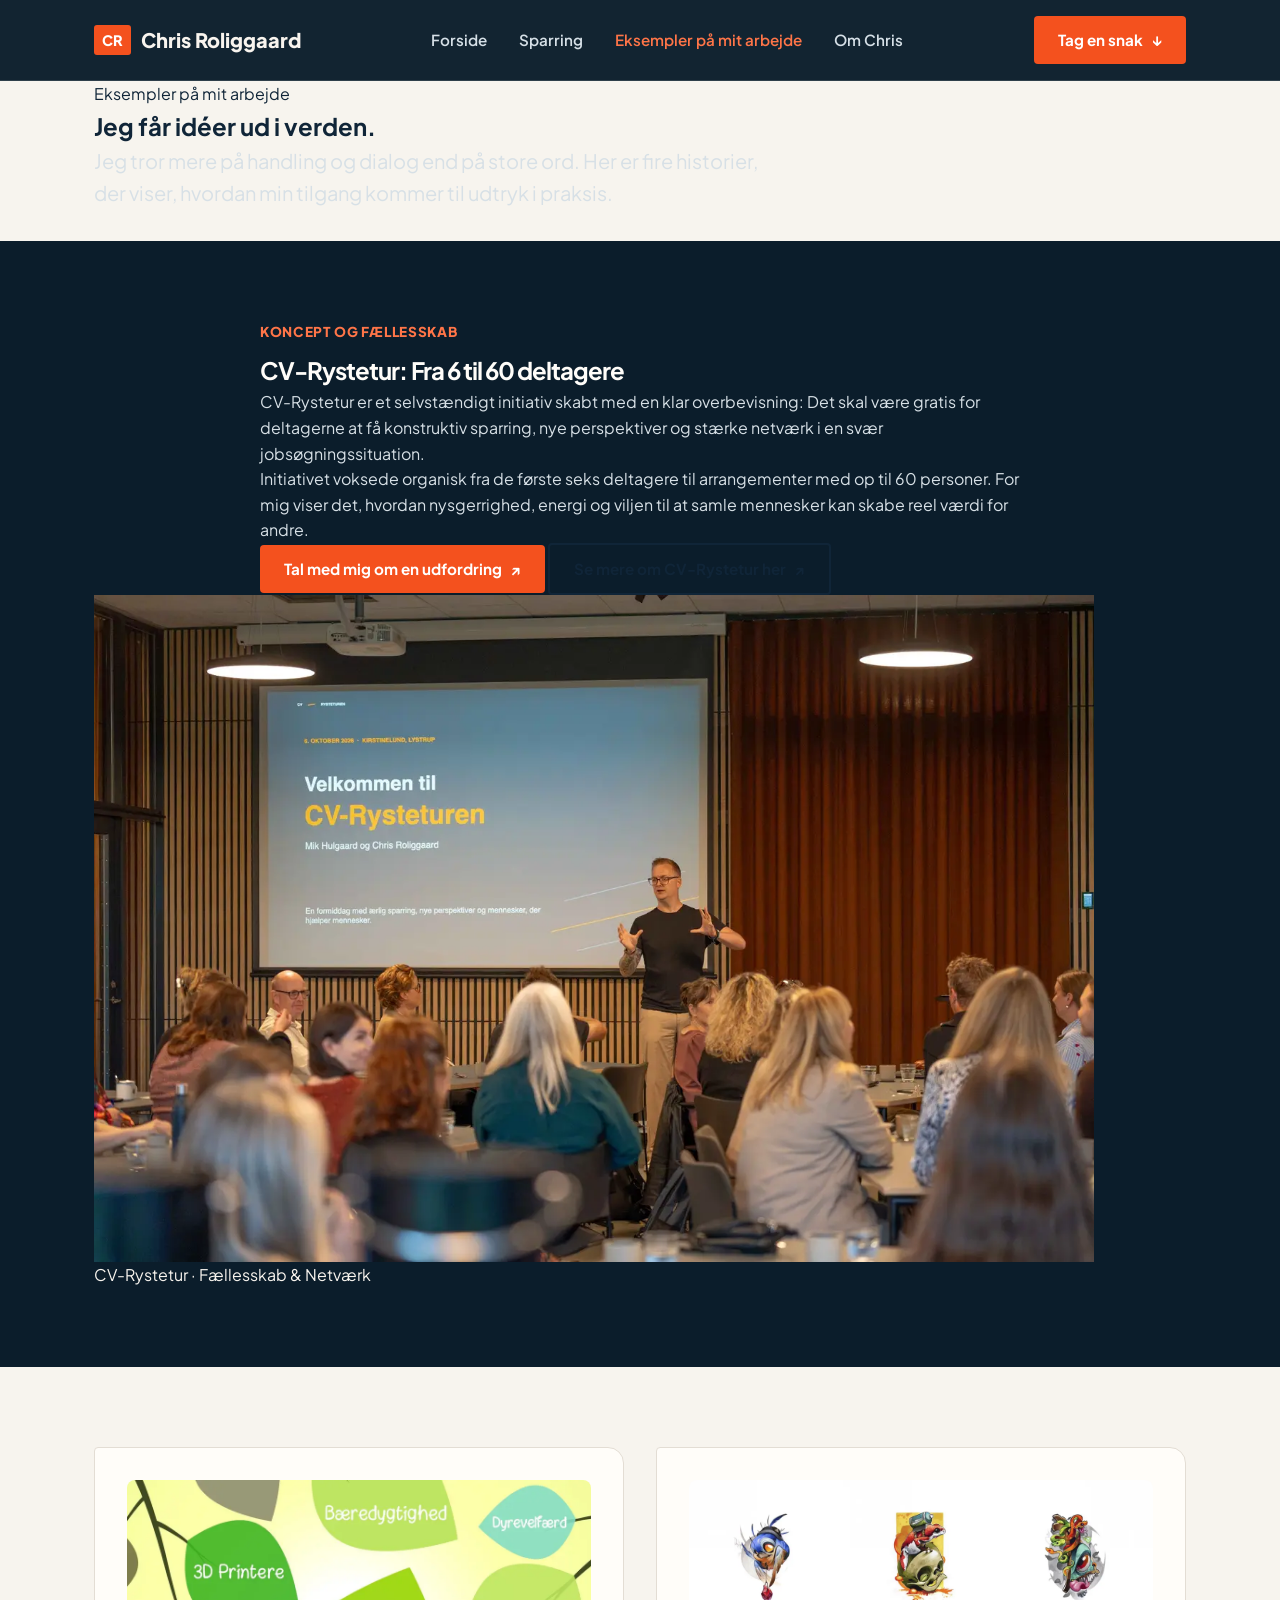
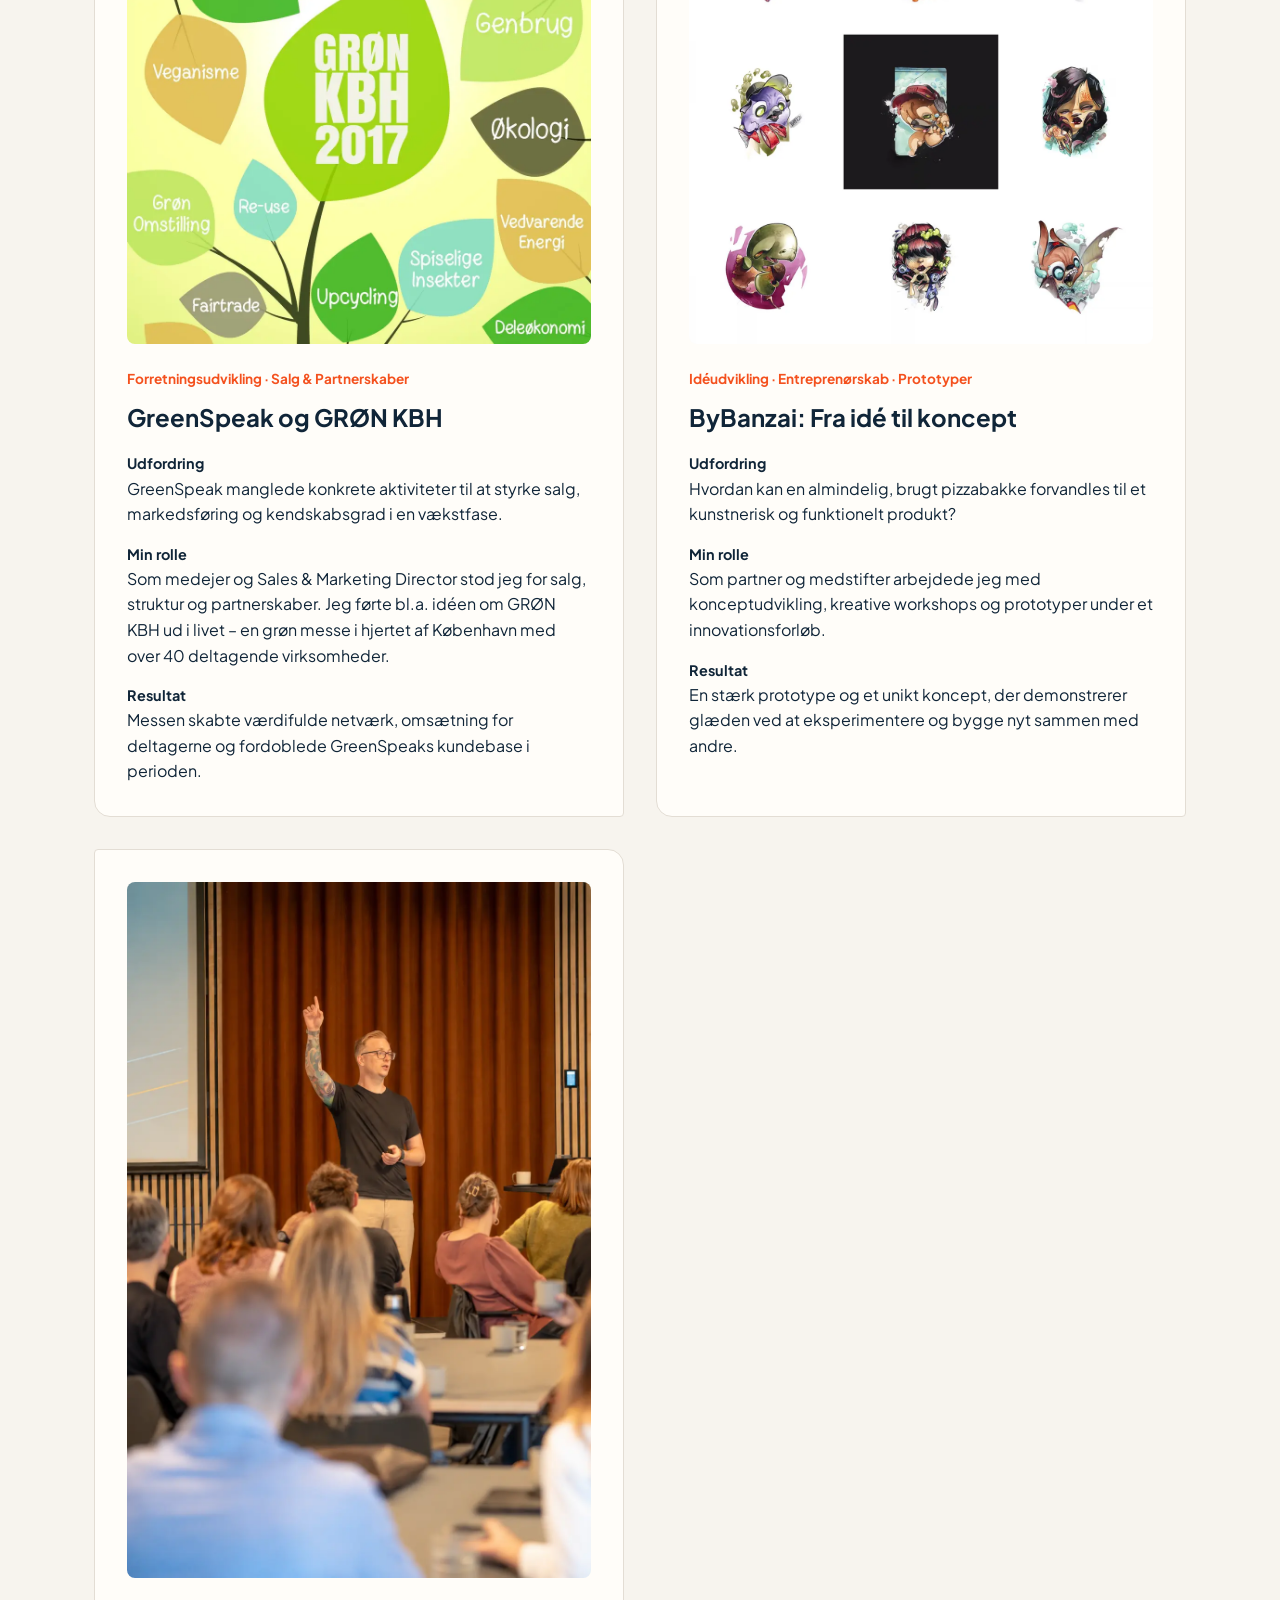
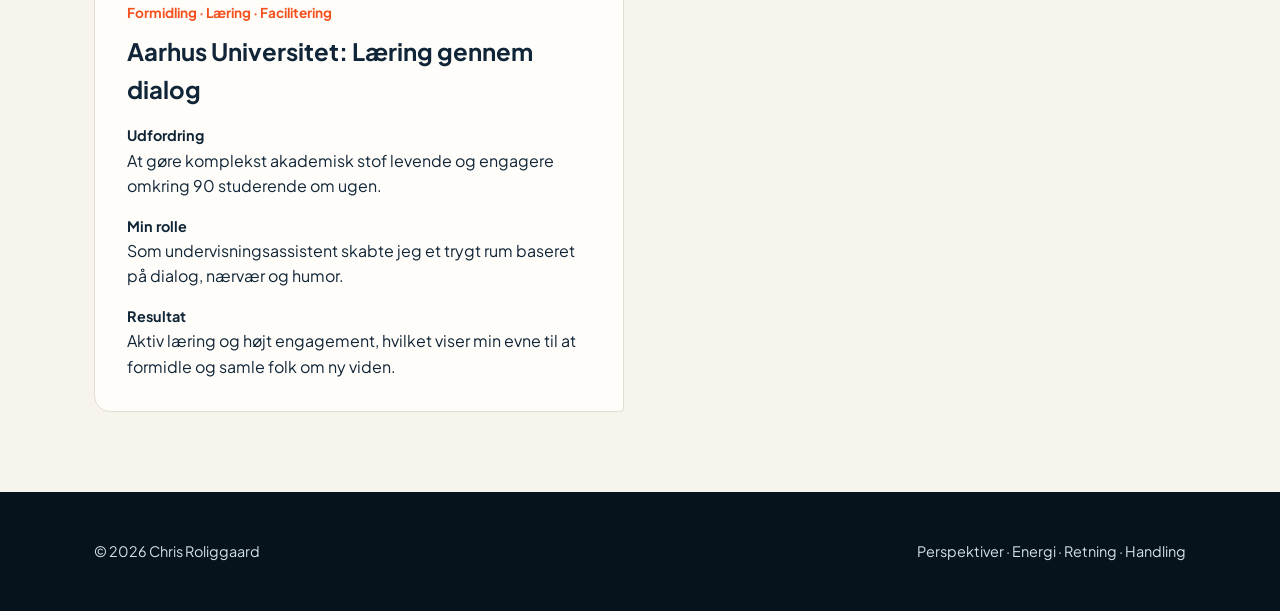
==== commit 63aaa6c6: "Add files via upload" ====
--- a/eksempler.html
+++ b/eksempler.html
@@ -3,35 +3,21 @@
 <head>
   <meta charset="UTF-8">
   <meta name="viewport" content="width=device-width, initial-scale=1">
-  <meta name="theme-color" content="#fbfaf7">
-  <meta name="description" content="Se eksempler på Chris Roliggaards arbejde med CV-Rystetur, GRØN KBH, ByBanzai og undervisning på Aarhus Universitet.">
+  <meta name="theme-color" content="#0b1d2b">
+  <meta name="description" content="Se konkrete eksempler på Chris Roliggaards arbejde med koncepter, fællesskaber og forretningsudvikling.">
   <title>Eksempler på mit arbejde | Chris Roliggaard</title>
   <link rel="canonical" href="https://roligraadgivning.github.io/eksempler.html">
-  <meta property="og:type" content="website">
-  <meta property="og:locale" content="da_DK">
-  <meta property="og:site_name" content="Chris Roliggaard">
-  <meta property="og:url" content="https://roligraadgivning.github.io/eksempler.html">
-  <meta property="og:title" content="Eksempler på mit arbejde | Chris Roliggaard">
-  <meta property="og:description" content="Se eksempler på Chris Roliggaards arbejde med CV-Rystetur, GRØN KBH, ByBanzai og undervisning på Aarhus Universitet.">
-  <meta property="og:image" content="https://roligraadgivning.github.io/chris-social-share.jpg">
-  <meta property="og:image:width" content="1200">
-  <meta property="og:image:height" content="627">
-  <meta name="twitter:card" content="summary_large_image">
-  <meta name="twitter:title" content="Eksempler på mit arbejde | Chris Roliggaard">
-  <meta name="twitter:description" content="Se eksempler på Chris Roliggaards arbejde.">
-  <meta name="twitter:image" content="https://roligraadgivning.github.io/chris-social-share.jpg">
+  <link rel="stylesheet" href="styles.css?v=11.0">
   <link rel="preconnect" href="https://fonts.googleapis.com">
   <link rel="preconnect" href="https://fonts.gstatic.com" crossorigin>
-  <link href="https://fonts.googleapis.com/css2?family=Inter:wght@400;500;600;700;800;900&display=swap" rel="stylesheet">
-  <link rel="stylesheet" href="styles.css?v=10.5">
+  <link href="https://fonts.googleapis.com/css2?family=Plus+Jakarta+Sans:wght@400;500;600;700;800&display=swap" rel="stylesheet">
 </head>
 <body>
-  <a class="skip-link" href="#main-content">Spring til indhold</a>
   <header class="site-header">
     <div class="container nav">
-      <a class="brand" href="index.html" aria-label="Chris Roliggaard – forsiden"><span class="brand-mark">CR</span>Chris Roliggaard</a>
-      <button class="menu-toggle" type="button" aria-expanded="false" aria-controls="site-nav" aria-label="Åbn menu"><span></span><span></span></button>
-      <nav class="nav-links" id="site-nav" aria-label="Hovednavigation">
+      <a class="brand" href="index.html"><span class="brand-mark">CR</span>Chris Roliggaard</a>
+      <button class="menu-toggle" type="button" aria-expanded="false" aria-controls="site-nav"><span></span><span></span></button>
+      <nav class="nav-links" id="site-nav">
         <a href="index.html">Forside</a>
         <a href="sparring.html">Sparring</a>
         <a href="eksempler.html" aria-current="page">Eksempler på mit arbejde</a>
@@ -45,14 +31,8 @@
     <section class="page-hero">
       <div class="container">
         <div class="eyebrow">Eksempler på mit arbejde</div>
-        <h1>Fra idé til handling</h1>
-        <p class="hero-copy">Her er fire eksempler på ting, jeg har været med til at skabe og udvikle sammen med andre. Se efter, hvad der satte processen i gang, hvilke perspektiver der kom frem, og hvordan det blev omsat i praksis.</p>
-        <ol class="case-process-intro" aria-label="En måde at gå ind i eksemplerne på">
-          <li><strong>Se og lyt</strong><span>Hvad var situationen?</span></li>
-          <li><strong>Bliv nysgerrig</strong><span>Hvad skulle undersøges?</span></li>
-          <li><strong>Få perspektiv</strong><span>Hvad blev tydeligere sammen?</span></li>
-          <li><strong>Gør noget</strong><span>Hvad blev næste skridt?</span></li>
-        </ol>
+        <h1>Jeg får idéer ud i verden.</h1>
+        <p class="hero-copy">Jeg tror mere på handling og dialog end på store ord. Her er fire historier, der viser, hvordan min tilgang kommer til udtryk i praksis.</p>
       </div>
     </section>
 
@@ -60,24 +40,17 @@
       <div class="container case-feature">
         <div class="content-narrow">
           <div class="section-kicker">Koncept og fællesskab</div>
-          <h2>CV-Rystetur: Et fællesskab på over 100 mennesker</h2>
-          <h3 class="case-label">Se og lyt</h3>
-          <p>Jobsøgende havde brug for et sted, hvor de kunne hjælpe hinanden videre. Det blev udgangspunktet for CV-Rystetur, som begyndte med seks deltagere og nu har samlet over 100 mennesker.</p>
-          <h3 class="case-label">Skab rum for nye perspektiver</h3>
-          <p>Jeg udviklede en workshopramme for sparring, erfaringsdeling og netværk. Rammen gør det muligt for deltagerne at bruge hinandens perspektiver; det er gratis at deltage.</p>
-          <h3 class="case-label">Deltagerne vælger næste skridt</h3>
-          <p><a href="https://cv-rystetur.cvrystetur.workers.dev/" target="_blank" rel="noopener noreferrer">CV-Rystetur</a> er mit eget koncept ved siden af min personlige forretning. Jeg skaber rammen; deltagerne bringer deres erfaringer, spørgsmål og næste skridt ind i fællesskabet.</p>
+          <h2>CV-Rystetur: Fra 6 til 60 deltagere</h2>
+          <p>CV-Rystetur er et selvstændigt initiativ skabt med en klar overbevisning: Det skal være gratis for deltagerne at få konstruktiv sparring, nye perspektiver og stærke netværk i en svær jobsøgningssituation.</p>
+          <p>Initiativet voksede organisk fra de første seks deltagere til arrangementer med op til 60 personer. For mig viser det, hvordan nysgerrighed, energi og viljen til at samle mennesker kan skabe reel værdi for andre.</p>
           <div class="case-action-buttons">
             <a class="btn btn-primary" href="index.html#booking">Tal med mig om en udfordring <span aria-hidden="true">↗</span></a>
             <a class="btn btn-outline" href="https://cv-rystetur.cvrystetur.workers.dev/" target="_blank" rel="noopener noreferrer">Se mere om CV-Rystetur her <span aria-hidden="true">↗</span></a>
           </div>
         </div>
         <figure class="case-presentation">
-          <picture>
-            <source srcset="chris-praesenterer.webp" type="image/webp">
-            <img src="chris-praesenterer.jpg" alt="Chris præsenterer CV-Rysteturen for deltagerne" loading="lazy" width="1400" height="933">
-          </picture>
-          <figcaption>CV-Rystetur · 6. oktober 2026</figcaption>
+          <img src="chris-praesenterer.webp" alt="Chris præsenterer CV-Rysteturen" loading="lazy" width="1000" height="667">
+          <figcaption>CV-Rystetur · Fællesskab &amp; Netværk</figcaption>
         </figure>
       </div>
     </section>
@@ -85,79 +58,47 @@
     <section class="section section-white">
       <div class="container case-grid">
         <article class="case-card" id="greenspeak">
-          <picture>
-            <source srcset="gron-kbh-2017.webp" type="image/webp">
-            <img class="case-card-image" src="gron-kbh-2017.jpg" alt="Grafisk plakat for GRØN KBH 2017" loading="lazy" width="1000" height="1000">
-          </picture>
-          <div class="case-meta">Forretningsudvikling · Salg og marketing</div>
+          <img class="case-card-image" src="gron-kbh-2017.webp" alt="GRØN KBH 2017" loading="lazy" width="800" height="800">
+          <div class="case-meta">Forretningsudvikling · Salg &amp; Partnerskaber</div>
           <h2>GreenSpeak og GRØN KBH</h2>
-          <h3 class="case-label">Se og lyt</h3>
-          <p>GreenSpeak ville styrke salget og gøre flere opmærksomme på virksomheden.</p>
-          <h3 class="case-label">Nysgerrighed og perspektiv</h3>
-          <p>Som medejer og Sales &amp; Marketing Director arbejdede jeg med marketingplanen, salget, partnerskaber og arrangementer. Jeg var med til at udvikle GRØN KBH fra idé til en bæredygtighedsmesse midt i København, hvor mere end 40 virksomheder fra hele landet deltog.</p>
-          <h3 class="case-label">Fra perspektiv til handling</h3>
-      <p>Messen gav virksomhederne mulighed for at møde hinanden og handle sammen. Anders Bøgeløv Jensen fremhæver også udviklingen i GreenSpeaks følgere og salg. I perioden blev kundebasen fordoblet. GRØN KBH blev omtalt i Østerbro Lokalavis, AOK og TipKBH og delt af Uffe Elbæk.</p>
-          <figure class="case-recommendation">
-            <blockquote>“Hans behagelige væremåde og friske tilgang til kunderne gør ham til en god ambassadør …”</blockquote>
-            <figcaption>
-              <a href="https://www.linkedin.com/in/chrisroliggaard/details/recommendations/?detailScreenTabIndex=0" target="_blank" rel="noopener noreferrer">Christian Ebbesen</a>
-              <span>Operations Manager Logistics · Deltager på GRØN KBH 2017</span>
-            </figcaption>
-          </figure>
+          <h3 class="case-label">Udfordring</h3>
+          <p>GreenSpeak manglede konkrete aktiviteter til at styrke salg, markedsføring og kendskabsgrad i en vækstfase.</p>
+          <h3 class="case-label">Min rolle</h3>
+          <p>Som medejer og Sales &amp; Marketing Director stod jeg for salg, struktur og partnerskaber. Jeg førte bl.a. idéen om GRØN KBH ud i livet – en grøn messe i hjertet af København med over 40 deltagende virksomheder.</p>
+          <h3 class="case-label">Resultat</h3>
+          <p>Messen skabte værdifulde netværk, omsætning for deltagerne og fordoblede GreenSpeaks kundebase i perioden.</p>
         </article>
 
         <article class="case-card" id="bybanzai">
-          <picture>
-            <source srcset="bybanzai-koncept.webp" type="image/webp">
-            <img class="case-card-image" src="bybanzai-koncept.jpg" alt="Collage med farverige illustrationer fra ByBanzai" loading="lazy" width="1200" height="1200">
-          </picture>
+          <img class="case-card-image" src="bybanzai-koncept.webp" alt="ByBanzai-konceptet" loading="lazy" width="800" height="800">
           <div class="case-meta">Idéudvikling · Entreprenørskab · Prototyper</div>
           <h2>ByBanzai: Fra idé til koncept</h2>
-          <h3 class="case-label">Se og lyt</h3>
-          <p>Vi ville undersøge, om en brugt pizzabakke kunne bruges til mere end emballage – og blive til et kreativt koncept med både kunst og funktion.</p>
-          <h3 class="case-label">Nysgerrighed og perspektiv</h3>
-      <p>Som partner og medstifter var jeg med til at udvikle idéen. Vi arbejdede videre med den gennem workshops og prototyper af genbrugte pizzabakker.</p>
-          <h3 class="case-label">Fra perspektiv til handling</h3>
-          <p>Vi udviklede idéen til et konkret koncept, hvor genbrug og kreativitet mødtes. ByBanzai er et eksempel på, hvordan jeg godt kan lide at undersøge en idé, prøve den af og bygge videre sammen med andre.</p>
+          <h3 class="case-label">Udfordring</h3>
+          <p>Hvordan kan en almindelig, brugt pizzabakke forvandles til et kunstnerisk og funktionelt produkt?</p>
+          <h3 class="case-label">Min rolle</h3>
+          <p>Som partner og medstifter arbejdede jeg med konceptudvikling, kreative workshops og prototyper under et innovationsforløb.</p>
+          <h3 class="case-label">Resultat</h3>
+          <p>En stærk prototype og et unikt koncept, der demonstrerer glæden ved at eksperimentere og bygge nyt sammen med andre.</p>
         </article>
 
         <article class="case-card" id="aarhus-universitet">
-          <picture>
-            <source srcset="aarhus-undervisning.webp" type="image/webp">
-            <img class="case-card-image" src="aarhus-undervisning.jpg" alt="Chris formidler for en forsamling" loading="lazy" width="1000" height="1500">
-          </picture>
+          <img class="case-card-image" src="aarhus-undervisning.webp" alt="Aarhus Universitet undervisning" loading="lazy" width="800" height="500">
           <div class="case-meta">Formidling · Læring · Facilitering</div>
           <h2>Aarhus Universitet: Læring gennem dialog</h2>
-          <h3 class="case-label">Se og lyt</h3>
-          <p>Undervisningen skulle gøre stoffet levende og give de studerende mulighed for at arbejde med det i praksis.</p>
-          <h3 class="case-label">Nysgerrighed og perspektiv</h3>
-      <p>Som undervisningsassistent underviste jeg omkring 90 studerende om ugen. Jeg lagde vægt på dialog og på at gøre undervisningen nærværende.</p>
-          <h3 class="case-label">Fra perspektiv til handling</h3>
-      <p>De studerende fik plads til at stille spørgsmål og deltage aktivt. Det gjorde undervisningen mere levende og gav dem mulighed for at arbejde med stoffet i praksis.</p>
+          <h3 class="case-label">Udfordring</h3>
+          <p>At gøre komplekst akademisk stof levende og engagere omkring 90 studerende om ugen.</p>
+          <h3 class="case-label">Min rolle</h3>
+          <p>Som undervisningsassistent skabte jeg et trygt rum baseret på dialog, nærvær og humor.</p>
+          <h3 class="case-label">Resultat</h3>
+          <p>Aktiv læring og højt engagement, hvilket viser min evne til at formidle og samle folk om ny viden.</p>
         </article>
-      </div>
-    </section>
-
-    <section class="section section-blue">
-      <div class="container final-cta">
-        <div class="section-kicker">Din udfordring</div>
-        <h2>Hvad skal du have nye perspektiver på?</h2>
-        <p class="section-intro">Hvis du har en udfordring eller idé, du vil vende, kan vi starte med en gratis, afklarende samtale på 30 minutter.</p>
-        <a class="btn btn-primary" href="index.html#booking">Tag en snak</a>
       </div>
     </section>
   </main>
 
-  <div class="mobile-cta">
-    <a class="btn btn-primary" href="index.html#booking">Tag en snak <span aria-hidden="true">↓</span></a>
-  </div>
-
   <footer class="site-footer">
-    <div class="container footer-inner">
-      <p>© 2026 Chris Roliggaard</p>
-      <p>Perspektiver · Energi · Retning · Handling</p>
-    </div>
+    <div class="container footer-inner"><p>© 2026 Chris Roliggaard</p><p>Perspektiver · Energi · Retning · Handling</p></div>
   </footer>
-  <script src="script.js?v=10.5"></script>
+  <script src="script.js"></script>
 </body>
 </html>
--- a/styles.css
+++ b/styles.css
@@ -1,528 +1,605 @@
+/* GLOBAL & RESET */
 :root {
-  --ink: #17202d;
-  --muted: #536174;
-  --paper: #fbfaf7;
-  --white: #ffffff;
-  --blue: #2457d6;
-  --blue-dark: #163ea8;
-  --blue-pale: #eaf0ff;
-  --coral: #ff765e;
-  --lime: #d7f36a;
-  --line: #dce2eb;
-  --radius: 18px;
-  --max: 1160px;
-  --shadow: 0 20px 55px rgba(23, 32, 45, .09);
-  --font: "Inter", -apple-system, BlinkMacSystemFont, "Segoe UI", system-ui, sans-serif;
-}
-
-*, *::before, *::after { box-sizing: border-box; }
-html { scroll-behavior: smooth; scroll-padding-top: 88px; }
+  --bg-primary: #f7f4ee;
+  --bg-secondary: #fffdf9;
+  --bg-blue: #0b1d2b;
+  --text-main: #102538;
+  --text-muted: #52616e;
+  --accent-color: #f4511e;
+  --accent-hover: #d94112;
+  --border-color: #e3ddd4;
+  --font-family: 'Plus Jakarta Sans', system-ui, -apple-system, sans-serif;
+  --max-width: 1140px;
+}
+
+*, *::before, *::after {
+  box-sizing: border-box;
+  margin: 0;
+  padding: 0;
+}
+
 body {
-  margin: 0;
-  min-width: 320px;
-  color: var(--ink);
-  background: var(--paper);
-  font-family: var(--font);
-  font-size: 1.0625rem;
-  line-height: 1.65;
+  font-family: var(--font-family);
+  background-color: var(--bg-primary);
+  color: var(--text-main);
+  line-height: 1.6;
   -webkit-font-smoothing: antialiased;
-  -moz-osx-font-smoothing: grayscale;
-}
-img { display: block; max-width: 100%; height: auto; }
-a { color: inherit; }
-.container { width: min(var(--max), calc(100% - 48px)); margin-inline: auto; }
-
-.skip-link {
-  position: absolute; top: -100px; left: 1rem; z-index: 999;
-  background: var(--white); padding: .75rem 1rem; border-radius: 8px;
+}
+
+a {
+  color: inherit;
+  text-decoration: none;
+}
+
+img {
+  max-width: 100%;
+  height: auto;
+  display: block;
+}
+
+.container {
+  max-width: var(--max-width);
+  margin: 0 auto;
+  padding: 0 1.5rem;
+}
+
+.content-narrow {
+  max-width: 760px;
+  margin: 0 auto;
+}
+
+/* HEADER & NAV */
+.site-header {
+  background: rgba(251, 250, 247, 0.95);
+  backdrop-filter: blur(8px);
+  position: sticky;
+  top: 0;
+  z-index: 100;
+  border-bottom: 1px solid var(--border-color);
+  padding: 1rem 0;
+}
+
+.nav {
+  display: flex;
+  align-items: center;
+  justify-content: space-between;
+}
+
+.brand {
+  font-weight: 800;
+  font-size: 1.25rem;
+  display: flex;
+  align-items: center;
+  gap: 0.6rem;
+}
+
+.brand-mark {
+  background: var(--text-main);
+  color: #fff;
+  padding: 0.2rem 0.5rem;
+  border-radius: 6px;
+  font-size: 0.9rem;
+}
+
+.nav-links {
+  display: flex;
+  gap: 2rem;
+  align-items: center;
+}
+
+.nav-links a {
   font-weight: 600;
-}
-.skip-link:focus { top: 1rem; outline: 3px solid var(--coral); }
-
-/* Header */
+  font-size: 0.95rem;
+  color: var(--text-muted);
+  transition: color 0.2s;
+}
+
+.nav-links a:hover, .nav-links a[aria-current="page"] {
+  color: var(--accent-color);
+}
+
+.menu-toggle {
+  display: none;
+  background: none;
+  border: none;
+  cursor: pointer;
+  flex-direction: column;
+  gap: 5px;
+}
+
+.menu-toggle span {
+  width: 24px;
+  height: 2px;
+  background: var(--text-main);
+}
+
+/* BUTTONS */
+.btn {
+  display: inline-flex;
+  align-items: center;
+  gap: 0.5rem;
+  padding: 0.75rem 1.5rem;
+  border-radius: 8px;
+  font-weight: 700;
+  font-size: 0.95rem;
+  cursor: pointer;
+  transition: all 0.2s ease;
+  border: none;
+}
+
+.btn-primary {
+  background: var(--text-main);
+  color: #fff;
+}
+
+.btn-primary:hover {
+  background: #374151;
+  transform: translateY(-1px);
+}
+
+.btn-outline {
+  background: transparent;
+  border: 2px solid var(--text-main);
+  color: var(--text-main);
+}
+
+.btn-outline:hover {
+  background: var(--text-main);
+  color: #fff;
+}
+
+/* HERO */
+.hero {
+  padding: 5rem 0 4rem;
+}
+
+.hero-grid {
+  display: grid;
+  grid-template-columns: 1.2fr 0.8fr;
+  gap: 3rem;
+  align-items: center;
+}
+
+.hero h1 {
+  font-size: 3.5rem;
+  font-weight: 800;
+  line-height: 1.1;
+  margin-bottom: 1.2rem;
+}
+
+.hero-copy {
+  font-size: 1.25rem;
+  color: var(--text-muted);
+  margin-bottom: 2rem;
+}
+
+.hero-actions {
+  display: flex;
+  gap: 1rem;
+  margin-bottom: 1.5rem;
+}
+
+.hero-note {
+  font-size: 0.9rem;
+  font-weight: 600;
+  color: var(--accent-color);
+  text-transform: uppercase;
+  letter-spacing: 0.05em;
+}
+
+.hero-photo-frame {
+  border-radius: 16px;
+  overflow: hidden;
+  box-shadow: 0 20px 25px -5px rgba(0, 0, 0, 0.1);
+}
+
+.photo-caption {
+  margin-top: 0.75rem;
+  font-size: 0.85rem;
+  color: var(--text-muted);
+}
+
+.photo-caption span {
+  display: block;
+  font-weight: 700;
+  color: var(--text-main);
+}
+
+/* SECTIONS */
+.section {
+  padding: 5rem 0;
+}
+
+.section-white {
+  background: var(--bg-secondary);
+}
+
+.section-blue {
+  background: var(--bg-blue);
+}
+
+.section-kicker {
+  color: var(--accent-color);
+  font-weight: 800;
+  text-transform: uppercase;
+  font-size: 0.85rem;
+  letter-spacing: 0.05em;
+  margin-bottom: 0.5rem;
+}
+
+.section-heading {
+  margin-bottom: 3rem;
+}
+
+.section-heading h2 {
+  font-size: 2.25rem;
+  font-weight: 800;
+}
+
+/* VALUE PROP GRID */
+.value-grid {
+  display: grid;
+  grid-template-columns: repeat(3, 1fr);
+  gap: 2rem;
+}
+
+.value-card {
+  background: #fff;
+  padding: 2rem;
+  border-radius: 12px;
+  border: 1px solid var(--border-color);
+}
+
+.value-icon {
+  font-size: 1.5rem;
+  font-weight: 800;
+  color: var(--accent-color);
+  margin-bottom: 1rem;
+}
+
+.value-card h3 {
+  font-size: 1.25rem;
+  margin-bottom: 0.75rem;
+}
+
+.value-card p {
+  color: var(--text-muted);
+  font-size: 0.95rem;
+}
+
+/* TESTIMONIALS */
+.testimonial-card {
+  background: #fff;
+  padding: 3rem;
+  border-radius: 16px;
+  border: 1px solid var(--border-color);
+  position: relative;
+}
+
+.testimonial-mark {
+  font-size: 4rem;
+  line-height: 1;
+  color: var(--accent-color);
+  font-family: serif;
+}
+
+.testimonial-slide blockquote {
+  font-size: 1.35rem;
+  font-weight: 500;
+  margin-bottom: 1.5rem;
+}
+
+.testimonial-slide figcaption strong {
+  display: block;
+  font-size: 1.1rem;
+}
+
+.testimonial-slide figcaption span {
+  color: var(--text-muted);
+  font-size: 0.9rem;
+}
+
+.testimonial-controls {
+  display: flex;
+  align-items: center;
+  gap: 1rem;
+  margin-top: 2rem;
+}
+
+.carousel-arrow {
+  background: var(--bg-primary);
+  border: 1px solid var(--border-color);
+  width: 40px;
+  height: 40px;
+  border-radius: 50%;
+  cursor: pointer;
+  font-weight: bold;
+}
+
+.carousel-dots {
+  display: flex;
+  gap: 0.5rem;
+}
+
+.carousel-dots .dot {
+  width: 10px;
+  height: 10px;
+  border-radius: 50%;
+  background: var(--border-color);
+  border: none;
+  cursor: pointer;
+}
+
+.carousel-dots .dot.active {
+  background: var(--accent-color);
+}
+
+/* CASES / EXAMPLES */
+.home-example-grid, .case-grid {
+  display: grid;
+  grid-template-columns: repeat(2, 1fr);
+  gap: 2rem;
+}
+
+.home-example-card, .case-card {
+  background: #fff;
+  border-radius: 12px;
+  overflow: hidden;
+  border: 1px solid var(--border-color);
+  display: flex;
+  flex-direction: column;
+}
+
+.case-card {
+  padding: 2rem;
+}
+
+.case-card-image {
+  border-radius: 8px;
+  margin-bottom: 1.5rem;
+}
+
+.case-meta {
+  font-size: 0.85rem;
+  font-weight: 700;
+  color: var(--accent-color);
+  margin-bottom: 0.5rem;
+}
+
+.case-label {
+  font-size: 0.9rem;
+  font-weight: 700;
+  margin-top: 1rem;
+}
+
+.highlight-box {
+  background: var(--bg-blue);
+  padding: 2rem;
+  border-radius: 12px;
+  margin: 2rem 0;
+}
+
+/* BOOKING & FOOTER */
+.booking-widget {
+  background: #fff;
+  border-radius: 16px;
+  padding: 3rem;
+  border: 1px solid var(--border-color);
+  margin-top: 2rem;
+}
+
+.contact-form-grid {
+  display: grid;
+  grid-template-columns: repeat(2, 1fr);
+  gap: 1rem;
+  margin-bottom: 1rem;
+}
+
+.contact-form label {
+  display: flex;
+  flex-direction: column;
+  gap: 0.4rem;
+  font-weight: 600;
+  font-size: 0.9rem;
+}
+
+.contact-form input, .contact-form textarea {
+  padding: 0.75rem;
+  border: 1px solid var(--border-color);
+  border-radius: 8px;
+  font-family: inherit;
+}
+
+.site-footer {
+  background: var(--text-main);
+  color: #fff;
+  padding: 3rem 0;
+  font-size: 0.9rem;
+}
+
+.footer-inner {
+  display: flex;
+  justify-content: space-between;
+}
+
+/* RESPONSIVE */
+@media (max-width: 900px) {
+  .hero-grid, .value-grid, .home-example-grid, .case-grid {
+    grid-template-columns: 1fr;
+  }
+
+  .hero h1 {
+    font-size: 2.5rem;
+  }
+
+  .menu-toggle {
+    display: flex;
+  }
+
+  .nav-links {
+    display: none;
+    position: absolute;
+    top: 100%;
+    left: 0;
+    right: 0;
+    background: #fff;
+    flex-direction: column;
+    padding: 1.5rem;
+    border-bottom: 1px solid var(--border-color);
+  }
+
+  .nav-links.active {
+    display: flex;
+  }
+}
+
+
+/* =========================================================
+   V11 DESIGN SYSTEM
+   LinkedIn banner + presentation: deep navy, vivid orange,
+   warm light sections, authentic photography.
+   ========================================================= */
+:root {
+  --font-family: 'Plus Jakarta Sans', system-ui, -apple-system, sans-serif;
+}
+body { background: var(--bg-primary); color: var(--text-main); }
 .site-header {
-  position: sticky; top: 0; z-index: 100;
-  background: rgba(251, 250, 247, .94);
-  backdrop-filter: blur(16px);
-  border-bottom: 1px solid rgba(220, 226, 235, .85);
-}
-.nav {
-  min-height: 76px;
-  display: flex; align-items: center; justify-content: space-between; gap: 1.5rem;
-}
-.brand {
-  text-decoration: none; font-size: 1.05rem; font-weight: 800;
-  letter-spacing: -.04em; white-space: nowrap;
-}
-.brand-mark {
-  display: inline-grid; place-items: center;
-  width: 31px; height: 31px; margin-right: .45rem;
-  background: var(--blue); color: white; border-radius: 9px;
-  font-size: .78rem; vertical-align: middle;
-}
-.nav-links { display: flex; align-items: center; gap: 1.6rem; }
-.nav-links a {
-  text-decoration: none; color: var(--muted);
-  font-size: .9rem; font-weight: 650;
-  transition: color .15s ease;
-}
-.nav-links a:hover { color: var(--blue); }
-.nav-links a[aria-current="page"] { color: var(--blue); position: relative; }
-.nav-links a[aria-current="page"]::after {
-  content: ""; position: absolute; left: 0; right: 0; bottom: -9px;
-  height: 2px; background: var(--blue); border-radius: 2px;
-}
-.menu-toggle {
-  display: none; background: transparent;
-  border: 1px solid var(--line); border-radius: 10px;
-  padding: .55rem .65rem; cursor: pointer;
-}
-.menu-toggle span {
-  display: block; width: 21px; height: 2px; margin: 4px 0; background: var(--ink);
-}
-
-/* Buttons */
-.btn {
-  display: inline-flex; align-items: center; justify-content: center; gap: .5rem;
-  min-height: 48px; padding: .78rem 1.25rem;
-  border: 1px solid transparent; border-radius: 999px;
-  text-decoration: none; font-weight: 750; font-size: .94rem;
-  transition: transform .2s ease, background .2s ease, border-color .2s ease, color .2s ease;
-  cursor: pointer; font-family: inherit;
-}
-.btn:hover { transform: translateY(-2px); }
-.btn-primary { background: var(--blue); color: white; }
-.btn-primary:hover { background: var(--blue-dark); }
-.btn-outline { border-color: var(--line); background: rgba(255,255,255,.55); color: var(--ink); }
-.btn-outline:hover { border-color: var(--blue); color: var(--blue); }
-
-/* Typography */
-h1, h2, h3, p { margin-top: 0; }
-h1 {
-  max-width: 820px; margin-bottom: 1.25rem;
-  font-size: clamp(2.75rem, 6.2vw, 4.75rem);
-  line-height: 1.02; letter-spacing: -.06em; font-weight: 850;
-}
-h2 {
-  margin-bottom: 1rem;
-  font-size: clamp(1.85rem, 3.8vw, 2.85rem);
-  line-height: 1.12; letter-spacing: -.045em; font-weight: 800;
-}
-h3 { font-size: 1.2rem; font-weight: 750; letter-spacing: -.02em; }
-.eyebrow {
-  display: inline-flex; align-items: center; gap: .55rem;
-  margin-bottom: 1.2rem; color: var(--blue);
-  font-size: .76rem; font-weight: 850; text-transform: uppercase; letter-spacing: .13em;
-}
-.eyebrow::before {
-  content: ""; display: inline-block; width: 23px; height: 3px;
-  border-radius: 3px; background: var(--coral);
-}
-.section-kicker {
-  margin-bottom: .7rem; color: var(--blue);
-  font-size: .75rem; font-weight: 850; letter-spacing: .14em; text-transform: uppercase;
-}
-.hero-copy, .section-intro {
-  max-width: 640px; margin-bottom: 1.6rem;
-  color: var(--muted); font-size: clamp(1.05rem, 1.4vw, 1.2rem); line-height: 1.65;
-}
-.hero .hero-copy { color: var(--ink); }
-.hero-note {
-  margin: 1rem 0 0; color: var(--ink);
-  font-size: .95rem; font-weight: 750; letter-spacing: 0; text-transform: none;
-}
-.hero-benefits { display: grid; gap: .55rem; margin: 1.1rem 0 1.35rem; padding: 0; list-style: none; color: var(--ink); }
-.hero-benefits li { display: flex; align-items: baseline; gap: .55rem; line-height: 1.45; }
-.cta-speech-icon { display: inline-block; filter: grayscale(1) brightness(0) invert(1); }
-
-/* Hero */
-.hero { padding: clamp(3.5rem, 7vw, 6.5rem) 0 2.75rem; overflow: hidden; }
-.hero-grid {
-  display: grid; grid-template-columns: 1.15fr .85fr;
-  gap: clamp(2.5rem, 6vw, 5rem); align-items: center;
-}
-.hero-actions { display: flex; align-items: center; flex-wrap: wrap; gap: .8rem; }
-.hero-visual { position: relative; }
+  background: rgba(11, 29, 43, .97);
+  color: #f8f4ee;
+  border-bottom: 1px solid rgba(255,255,255,.12);
+}
+.brand, .nav-cta { color: #f8f4ee; }
+.brand-mark { background: var(--accent-color); color: #fff; border-radius: 3px; }
+.nav-links a { color: #d6e0e7; }
+.nav-links a:hover, .nav-links a[aria-current="page"] { color: #ff7548; }
+.menu-toggle span { background: #f8f4ee; }
+.btn { border-radius: 4px; }
+.btn-primary { background: var(--accent-color); color: #fff; }
+.btn-primary:hover { background: var(--accent-hover); }
+.btn-outline { border-radius: 4px; }
+.text-link { color: var(--accent-hover); }
+.text-link:hover { color: #a72d0b; }
+.section-kicker { color: var(--accent-color); }
+
+/* Dark hero */
+.hero {
+  background: #0b1d2b;
+  color: #f8f4ee;
+  padding: clamp(3.5rem, 7vw, 5.5rem) 0;
+  position: relative;
+  overflow: hidden;
+}
+.hero::after {
+  content: "";
+  position: absolute;
+  width: 470px;
+  height: 470px;
+  border: 1px solid rgba(255,255,255,.08);
+  border-radius: 50%;
+  right: -180px;
+  top: -230px;
+  pointer-events: none;
+}
+.hero-grid { position: relative; z-index: 1; }
+.hero h1 {
+  font-size: clamp(2.8rem, 5.2vw, 4.5rem);
+  letter-spacing: -.045em;
+  line-height: 1.04;
+}
+.hero-copy { color: #d7e0e6; max-width: 680px; }
+.hero-benefits li { color: #f8f4ee; }
+.hero-benefits strong { color: #f8f4ee; }
+.hero-note { color: #ff7548; letter-spacing: .01em; }
 .hero-photo-frame {
-  position: relative; max-width: 440px; margin-left: auto;
-  padding: 12px; border-radius: 28px; background: var(--blue-pale);
-  transform: rotate(1.5deg);
-}
-.hero-photo-frame::before {
-  content: ""; position: absolute; z-index: -1;
-  width: 110px; height: 110px; right: -22px; top: -22px;
-  background: var(--lime); border-radius: 50%;
-}
-.hero-photo {
-  width: 100%; aspect-ratio: 4 / 5; object-fit: cover; object-position: center;
-  border-radius: 19px;
-}
-.photo-caption {
-  position: absolute; bottom: 22px; left: -20px; max-width: 210px;
-  padding: .85rem 1rem; border-radius: 14px; background: var(--white);
-  box-shadow: var(--shadow); font-size: .84rem; font-weight: 750;
-  transform: rotate(-2.5deg);
-}
-.photo-caption span {
-  display: block; color: var(--blue); font-size: .68rem;
-  text-transform: uppercase; letter-spacing: .1em; margin-bottom: .15rem;
-}
-
-/* Sections */
-.section { padding: clamp(2rem, 3vw, 3rem) 0; }
-.section-white { background: var(--white); }
-.section-blue { background: var(--blue-pale); }
-.section.section-blue { padding-block: clamp(1.8rem, 2.8vw, 2.7rem); }
-.section-heading { max-width: 760px; margin-bottom: 1.5rem; }
-
-/* Testimonials */
-.testimonials { background: var(--paper); padding-top: clamp(1.5rem, 2.4vw, 2.2rem); }
-.testimonials-heading {
-  display: flex; justify-content: space-between; align-items: end;
-  gap: 2rem; margin-bottom: 1.1rem;
-}
-.testimonials-heading h2 { max-width: 620px; margin-bottom: 0; }
-.testimonials-heading .section-intro { max-width: 700px; margin: .9rem 0 0; }
-.testimonial-carousel { max-width: 820px; margin-inline: auto; }
+  border-radius: 4px 24px 4px 24px;
+  border: 1px solid rgba(255,255,255,.16);
+  box-shadow: 14px 14px 0 rgba(244,81,30,.18);
+}
+.photo-caption { color: #cbd6de; }
+.photo-caption span { color: #ff7548; }
+
+/* Light sections for breathing room */
+.testimonials, .section-white, .home-examples {
+  background: #f7f4ee;
+  color: #102538;
+}
+.section-intro, .home-about p { color: #52616e; }
+.testimonials-heading h2, .section-heading h2, .home-about h2 {
+  color: #102538;
+  letter-spacing: -.035em;
+}
 .testimonial-card {
-  min-height: 260px; padding: clamp(1.35rem, 3.2vw, 2rem);
-  border: 1px solid var(--line); border-radius: 30px;
-  background: var(--white); box-shadow: 0 12px 35px rgba(20, 37, 67, .07);
-}
-.testimonial-card-top { margin-bottom: .2rem; }
-.testimonial-mark { color: var(--blue); font-size: 3.6rem; font-weight: 850; line-height: .75; }
-.testimonial-slide { margin: 0; }
-.testimonial-slide blockquote {
-  max-width: 700px; margin: .5rem 0 1.35rem;
-  font-size: clamp(1.2rem, 2.4vw, 1.7rem); font-weight: 650;
-  line-height: 1.45; letter-spacing: -.02em;
-}
-.testimonial-slide figcaption { display: grid; gap: .1rem; }
-.testimonial-slide figcaption strong { font-size: .98rem; }
-.testimonial-slide figcaption span { color: var(--muted); font-size: .88rem; }
-.testimonial-controls {
-  display: flex; align-items: center; justify-content: space-between;
-  margin-top: 1.5rem; padding-top: 1rem; border-top: 1px solid var(--line);
-}
-.carousel-arrow {
-  display: grid; place-items: center; width: 42px; height: 42px;
-  border: 1px solid var(--line); border-radius: 50%; background: var(--white);
-  color: var(--ink); font: inherit; font-size: 1.2rem; cursor: pointer;
-  transition: color .2s, border-color .2s, background .2s;
-}
-.carousel-arrow:hover, .carousel-arrow:focus-visible {
-  border-color: var(--blue); background: var(--blue); color: white;
-}
-.carousel-dots { display: flex; gap: .5rem; }
-.carousel-dots button {
-  width: 10px; height: 10px; padding: 0; border: 0; border-radius: 50%;
-  background: #c8d0dc; cursor: pointer;
-}
-.carousel-dots button[aria-current="true"] {
-  width: 26px; border-radius: 99px; background: var(--blue);
-}
-.carousel-arrow:focus-visible, .carousel-dots button:focus-visible {
-  outline: 3px solid var(--coral); outline-offset: 3px;
-}
-
-/* Sparring preview */
-.sparring-preview { max-width: 740px; }
-.sparring-preview > p { max-width: 680px; margin: 0 0 1.3rem; color: var(--ink); }
-
-/* Home examples */
-.home-example-grid {
-  display: grid; grid-template-columns: repeat(4, minmax(0, 1fr)); gap: 1rem;
-}
-.home-example-card {
-  display: flex; flex-direction: column; overflow: hidden;
-  border: 1px solid var(--line); border-radius: 16px;
-  background: var(--white); color: var(--ink); text-decoration: none;
+  background: #fffdf9;
+  color: #102538;
+  border: 1px solid #e3ddd4;
+  border-radius: 4px 18px 4px 18px;
+  box-shadow: 8px 8px 0 rgba(11,29,43,.055);
+}
+.testimonial-mark { color: var(--accent-color); }
+.testimonial-slide blockquote { color: #102538; line-height: 1.55; }
+.testimonial-slide figcaption strong { color: #102538; }
+.testimonial-slide figcaption span { color: #52616e; }
+.carousel-arrow { background: #f7f4ee; color: #102538; }
+.carousel-dots button[aria-current="true"] { background: var(--accent-color); }
+
+/* Dark editorial feature section */
+.section-blue {
+  background: #0b1d2b;
+  color: #f8f4ee;
+  position: relative;
+  overflow: hidden;
+}
+.section-blue h2 { color: #fffdf9; letter-spacing: -.04em; }
+.section-blue p { color: #d7e0e6; }
+.section-blue .section-kicker { color: #ff7548; }
+.section-blue .btn-primary { background: var(--accent-color); }
+
+/* Cards */
+.home-example-card, .case-card, .value-card {
+  background: #fffdf9;
+  color: #102538;
+  border: 1px solid #e3ddd4;
+  border-radius: 4px 16px 4px 16px;
   transition: transform .2s ease, box-shadow .2s ease;
 }
-.home-example-card:hover { transform: translateY(-3px); box-shadow: var(--shadow); }
-.home-example-card img {
-  width: 100%; aspect-ratio: 1.2; object-fit: cover; background: #f2f4f8;
-}
-.home-example-card span {
-  padding: .9rem 1rem 1.05rem; font-weight: 800; line-height: 1.25; font-size: .95rem;
-}
-.home-examples-link { display: inline-flex; margin-top: 1.2rem; }
-.text-link {
-  display: inline-flex; color: var(--blue); font-weight: 750;
-  text-underline-offset: 4px; text-decoration: underline;
-}
-.text-link:hover { color: var(--blue-dark); }
-
-/* Home about */
-.home-about-inner {
-  display: grid; grid-template-columns: minmax(0, 380px) 1fr;
-  gap: clamp(2rem, 5vw, 4rem); align-items: center;
-}
-.home-about-photo {
-  width: 100%; aspect-ratio: 4 / 5; object-fit: cover; object-position: center;
-  border-radius: 20px; box-shadow: var(--shadow);
-}
-.home-about-copy { max-width: 620px; }
-.home-about-copy p { color: var(--ink); }
-
-/* Contact / Booking */
-.contact { background: var(--blue); color: white; }
-.contact .section-kicker { color: var(--lime); }
-.contact h2 { max-width: 760px; }
-.contact p { max-width: 640px; color: #e3eaff; }
-.home-final-cta { max-width: 720px; margin: 0 auto 2.25rem; text-align: center; }
-.home-final-cta p { max-width: 580px; margin: 0 auto 1.3rem; }
-.home-final-cta .hero-actions { justify-content: center; }
-.contact .btn-primary { background: var(--lime); color: var(--ink); }
-.contact .btn-primary:hover { background: #e4ff93; }
-.contact .btn-outline {
-  color: white; border-color: rgba(255,255,255,.4); background: transparent;
-}
-.contact .btn-outline:hover { border-color: white; background: rgba(255,255,255,.1); }
-
+.home-example-card:hover, .case-card:hover, .value-card:hover {
+  transform: translateY(-3px);
+  box-shadow: 8px 8px 0 rgba(11,29,43,.07);
+}
+.home-example-card span { color: #102538; }
+.home-about { background: #fffdf9; }
+.home-about h2 { color: #102538; }
+
+/* Contact: navy finish, readable light booking card */
+.contact {
+  background: #0b1d2b;
+  color: #f8f4ee;
+}
+.contact .section-kicker { color: #ff7548; }
+.home-final-cta h2 { color: #fffdf9; letter-spacing: -.035em; }
+.home-final-cta p { color: #d7e0e6; }
+.contact .btn-outline { color: #f8f4ee; border-color: rgba(248,244,238,.55); }
 .booking-widget {
-  scroll-margin-top: 96px;
-  padding: clamp(1.25rem, 3vw, 2rem);
-  border: 1px solid var(--line); border-radius: 22px;
-  background: var(--white); box-shadow: var(--shadow); color: var(--ink);
-}
-.booking-widget-heading { text-align: center; margin-bottom: 1.15rem; }
-.booking-widget-heading h2 {
-  margin-bottom: .9rem; font-size: clamp(1.55rem, 3.2vw, 2.25rem);
-}
-.booking-widget-heading p { margin: .75rem 0 0; color: var(--muted); font-size: .95rem; }
-.booking-tabs {
-  display: inline-flex; padding: .25rem;
-  border: 1px solid var(--line); border-radius: 999px; background: #f4f2f8;
-}
-.booking-tab {
-  min-height: 42px; padding: .65rem 1.15rem; border: 0; border-radius: 999px;
-  background: transparent; color: var(--muted); font: inherit;
-  font-size: .9rem; font-weight: 750; cursor: pointer;
-}
-.booking-tab[aria-selected="true"] { background: var(--ink); color: white; }
-.booking-panel[hidden] { display: none !important; }
-.booking-frame-window {
-  height: 720px; overflow: hidden;
-  border: 1px solid var(--line); border-radius: 16px; background: var(--white);
-}
-.booking-frame-window iframe {
-  display: block; width: 100%; height: 720px; border: 0; background: var(--white);
-}
-.booking-fallback { margin: .9rem 0 0 !important; color: var(--muted) !important; font-size: .9rem !important; }
-.booking-fallback a { color: var(--blue); font-weight: 700; text-underline-offset: 3px; }
-.contact-detail { margin-top: 1.2rem; font-size: .88rem !important; color: var(--muted) !important; }
-.contact-detail a { color: var(--blue); text-underline-offset: 3px; font-weight: 650; }
-
-.contact-form {
-  max-width: 720px; margin: 0 auto;
-  padding: clamp(.5rem, 2vw, 1.2rem);
-}
-.contact-form-grid {
-  display: grid; grid-template-columns: repeat(2, minmax(0, 1fr)); gap: 1rem;
-}
-.contact-form label {
-  display: block; margin-bottom: 1rem; color: var(--ink);
-  font-size: .9rem; font-weight: 750;
-}
+  background: #fffdf9;
+  color: #102538;
+  border: 1px solid #e3ddd4;
+  border-radius: 4px 18px 4px 18px;
+}
+.booking-widget-heading p, .contact-detail { color: #52616e; }
+.booking-widget a:not(.btn) { color: #d94112; }
 .contact-form input, .contact-form textarea {
-  display: block; width: 100%; margin-top: .4rem;
-  padding: .75rem .85rem; border: 1px solid var(--line); border-radius: 10px;
-  background: var(--white); color: var(--ink); font: inherit;
-}
-.contact-form textarea { resize: vertical; min-height: 110px; }
-.contact-form input:focus, .contact-form textarea:focus {
-  outline: 3px solid rgba(36, 87, 214, .24); border-color: var(--blue);
-}
-.contact-form .form-note { margin: -.2rem 0 1rem; color: var(--muted); font-size: .84rem; }
-.contact-form .btn { cursor: pointer; }
-
-/* Page hero (inner pages) */
-.page-hero {
-  padding: clamp(2.5rem, 4vw, 3.75rem) 0; background: var(--blue-pale);
-}
-.page-hero .container { max-width: 860px; }
-.page-hero h1 { max-width: 820px; font-size: clamp(2.5rem, 5.5vw, 4.25rem); }
-.page-hero h2 { max-width: 760px; margin: 0 0 1rem; font-size: clamp(1.5rem, 3.3vw, 2.35rem); }
-.page-hero .hero-copy { max-width: 700px; }
-.case-process-intro {
-  display: grid; grid-template-columns: repeat(4, minmax(0, 1fr));
-  gap: .7rem; margin: 1.5rem 0 0; padding: 0; list-style: none;
-}
-.case-process-intro li {
-  display: grid; gap: .15rem; padding: .9rem 1rem;
-  border: 1px solid rgba(36, 87, 214, .14); border-radius: 16px;
-  background: rgba(255,255,255,.72);
-}
-.case-process-intro strong { color: var(--blue); font-size: .9rem; }
-.case-process-intro span { color: var(--muted); font-size: .82rem; line-height: 1.45; }
-.content-narrow { max-width: 720px; }
-.content-narrow p, .content-narrow li { font-size: 1.05rem; }
-.content-narrow h2 { margin-top: 1.75rem; font-size: clamp(1.65rem, 3.2vw, 2.35rem); }
-.content-narrow h3 { margin-top: 1.4rem; font-size: 1.2rem; }
-body.sparring-page .page-hero { padding-bottom: 1rem; }
-body.sparring-page .page-hero + .section { padding-top: 0; }
-body.sparring-page .content-narrow > h2:first-child { margin-top: 0; }
-body.sparring-page main { color: #000; }
-body.sparring-page .page-hero .hero-copy { color: #000; }
-body.sparring-page .sparring-benefits li { color: #000; }
-
-/* Cases */
-.case-feature {
-  display: grid; grid-template-columns: 1.1fr .9fr;
-  gap: clamp(1.75rem, 3.5vw, 3rem); align-items: center;
-}
-.case-presentation { margin: 0; }
-.case-presentation img {
-  width: 100%; aspect-ratio: 4 / 3; object-fit: cover; object-position: center 30%;
-  border-radius: 18px; box-shadow: var(--shadow);
-}
-.case-presentation figcaption { margin-top: .6rem; color: var(--muted); font-size: .8rem; }
-.case-action-buttons { display: flex; flex-wrap: wrap; gap: .7rem; margin-top: 1.25rem; }
-.case-grid {
-  display: grid; grid-template-columns: repeat(2, minmax(0, 1fr)); gap: 1.35rem;
-}
-.case-card {
-  padding: clamp(1.5rem, 3vw, 2.15rem);
-  border: 1px solid var(--line); border-radius: var(--radius); background: var(--white);
-}
-.case-card h2 { font-size: clamp(1.55rem, 2.8vw, 2.1rem); margin-bottom: .35rem; }
-.case-card .case-meta {
-  color: var(--blue); font-size: .74rem; font-weight: 850;
-  letter-spacing: .1em; text-transform: uppercase; margin-bottom: .5rem;
-}
-.case-card .case-label {
-  margin: 1.15rem 0 .25rem; color: var(--blue);
-  font-size: .72rem; font-weight: 850; letter-spacing: .1em; text-transform: uppercase;
-}
-.case-card-image {
-  width: 100%; margin-bottom: 1.2rem; aspect-ratio: 1; object-fit: cover; border-radius: 12px;
-}
-.case-recommendation {
-  margin: 1.4rem 0 0; padding: 1.2rem 1.35rem;
-  border-left: 3px solid var(--coral); border-radius: 0 12px 12px 0; background: #fff5f1;
-}
-.case-recommendation blockquote {
-  margin: 0 0 .75rem; color: var(--ink); font-size: 1rem; font-weight: 650; line-height: 1.55;
-}
-.case-recommendation figcaption { display: grid; gap: .15rem; font-size: .85rem; }
-.case-recommendation figcaption a { color: var(--blue); font-weight: 800; text-underline-offset: 3px; }
-.case-recommendation figcaption span { color: var(--muted); }
-
-/* About page */
-.about-page-grid {
-  display: grid; grid-template-columns: minmax(240px, .7fr) 1.3fr;
-  gap: clamp(2rem, 5vw, 4rem); align-items: start;
-}
-.about-page-photo {
-  width: 100%; max-width: 380px; border-radius: 22px; background: var(--blue-pale);
-}
-.page-cta { margin-top: 2rem; }
-
-/* Sparring lines */
-.sparring-lines { display: grid; gap: .55rem; margin: 1.5rem 0; }
-.sparring-lines p { margin: 0; font-size: 1.05rem; }
-.sparring-benefits { display: grid; gap: .85rem; margin: 1.5rem 0 2rem; padding: 0; list-style: none; }
-.sparring-benefits li { display: grid; grid-template-columns: 1.6rem 1fr; gap: .75rem; align-items: start; padding: 1rem 1.1rem; border: 1px solid var(--line); border-radius: 18px; background: rgba(255,255,255,.78); line-height: 1.6; }
-.sparring-benefits li > span { font-size: 1.15rem; }
-.sparring-benefits strong { color: var(--ink); }
-.sparring-process {
-  display: grid; gap: .65rem; margin: 1.35rem 0 1.8rem; padding: 0; list-style: none;
-  counter-reset: process;
-}
-.sparring-process li {
-  display: grid; grid-template-columns: 2.6rem 1fr; gap: .85rem; align-items: start;
-  padding: 1rem 1.1rem; border: 1px solid var(--line); border-radius: 18px;
-  background: rgba(255,255,255,.78);
-}
-.sparring-process .process-number {
-  display: grid; place-items: center; width: 2.35rem; height: 2.35rem;
-  border-radius: 50%; background: var(--blue); color: var(--white);
-  font-size: .72rem; font-weight: 800;
-}
-.sparring-process h3 { margin: .05rem 0 .2rem; font-size: 1.05rem; }
-.sparring-process p { margin: 0; font-size: .96rem; line-height: 1.55; }
-.sparring-cta { margin-top: 1.4rem; }
-
-/* Final CTA */
-.final-cta { max-width: 720px; }
-.final-cta .section-intro { margin-bottom: 1.5rem; }
-
-/* Footer */
-.site-footer {
-  padding: 1.5rem 0; background: var(--ink); color: #c6d0df; font-size: .82rem;
-}
-.footer-inner {
-  display: flex; justify-content: space-between; gap: 1rem; flex-wrap: wrap;
-}
-.site-footer p { margin: 0; }
-
-/* Mobile sticky CTA */
-.mobile-cta {
-  display: none;
-  position: fixed; bottom: 0; left: 0; right: 0; z-index: 90;
-  padding: .75rem 1rem; background: rgba(251,250,247,.96);
-  backdrop-filter: blur(12px); border-top: 1px solid var(--line);
-  box-shadow: 0 -8px 30px rgba(23,32,45,.08);
-}
-.mobile-cta .btn { width: 100%; }
-
-/* Responsive */
+  border-color: #d8d1c7;
+  background: #fff;
+}
+.site-footer { background: #06131d; color: #d7e0e6; }
+.mobile-cta .btn { box-shadow: 0 5px 18px rgba(11,29,43,.22); }
+
+/* Mobile menu must retain contrast */
 @media (max-width: 900px) {
-  .hero-grid { grid-template-columns: 1fr .8fr; gap: 2rem; }
-  .nav-links { gap: 1rem; }
-  .nav-links a { font-size: .84rem; }
-  .case-feature, .about-page-grid, .home-about-inner { grid-template-columns: 1fr; }
-  .home-example-grid { grid-template-columns: repeat(2, minmax(0, 1fr)); }
-  .home-about-photo { max-width: 360px; }
-  .booking-frame-window, .booking-frame-window iframe { height: 680px; }
-}
-
-@media (max-width: 700px) {
-  .container { width: min(var(--max), calc(100% - 36px)); }
-  .nav { min-height: 68px; flex-wrap: wrap; }
-  .menu-toggle { display: block; margin-left: auto; }
-  .nav > .nav-cta { display: none; }
-  .nav-links {
-    display: none; order: 5; width: 100%; flex-direction: column;
-    align-items: stretch; gap: 0; padding: .25rem 0 .8rem;
-  }
-  .nav-links.open { display: flex; }
-  .nav-links a {
-    padding: .85rem .2rem; border-top: 1px solid var(--line); font-size: .95rem;
-  }
-  .nav-links a[aria-current="page"]::after { display: none; }
-  .hero { padding: 3.2rem 0 2rem; }
-  .hero-grid { grid-template-columns: 1fr; gap: 2.5rem; }
-  h1 { font-size: clamp(2.6rem, 11vw, 3.8rem); }
-  .hero-visual { max-width: 380px; margin: 0 auto; width: 90%; }
-  .photo-caption { left: -12px; bottom: 16px; max-width: 180px; font-size: .78rem; }
-  .testimonials-heading { flex-direction: column; align-items: flex-start; gap: .75rem; }
-  .testimonial-card { min-height: 270px; }
-  .case-grid { grid-template-columns: 1fr; }
-  .case-process-intro { grid-template-columns: repeat(2, minmax(0, 1fr)); }
-  .section { padding: 1.85rem 0; }
-  .mobile-cta { display: block; }
-  body { padding-bottom: 72px; }
-}
-
-@media (max-width: 600px) {
-  .home-example-grid { grid-template-columns: 1fr 1fr; gap: .65rem; }
-  .home-example-card span { padding: .7rem; font-size: .88rem; }
-  .home-final-cta .hero-actions, .hero-actions {
-    flex-direction: column; align-items: stretch;
-  }
-  .hero-actions .btn, .home-final-cta .btn { width: 100%; }
-  .booking-tabs { width: 100%; }
-  .booking-tab { flex: 1; padding-inline: .5rem; font-size: .82rem; }
-  .contact-form-grid { grid-template-columns: 1fr; gap: 0; }
-  .case-action-buttons .btn { width: 100%; }
-  .case-process-intro { gap: .5rem; }
-  .case-process-intro li { padding: .75rem; }
-}
-
-@media (prefers-reduced-motion: reduce) {
-  html { scroll-behavior: auto; }
-  *, *::before, *::after { transition: none !important; }
-  .carousel-arrow { transition: none; }
-}
+  .nav-links { background: #0b1d2b; border-bottom: 1px solid rgba(255,255,255,.15); }
+  .nav-links a { color: #d6e0e7; }
+  .nav-links a:hover, .nav-links a[aria-current="page"] { color: #ff7548; }
+  .hero { padding: 3.5rem 0; }
+  .hero h1 { font-size: clamp(2.45rem, 10vw, 3.5rem); }
+  .hero-photo-frame { box-shadow: 9px 9px 0 rgba(244,81,30,.18); }
+}
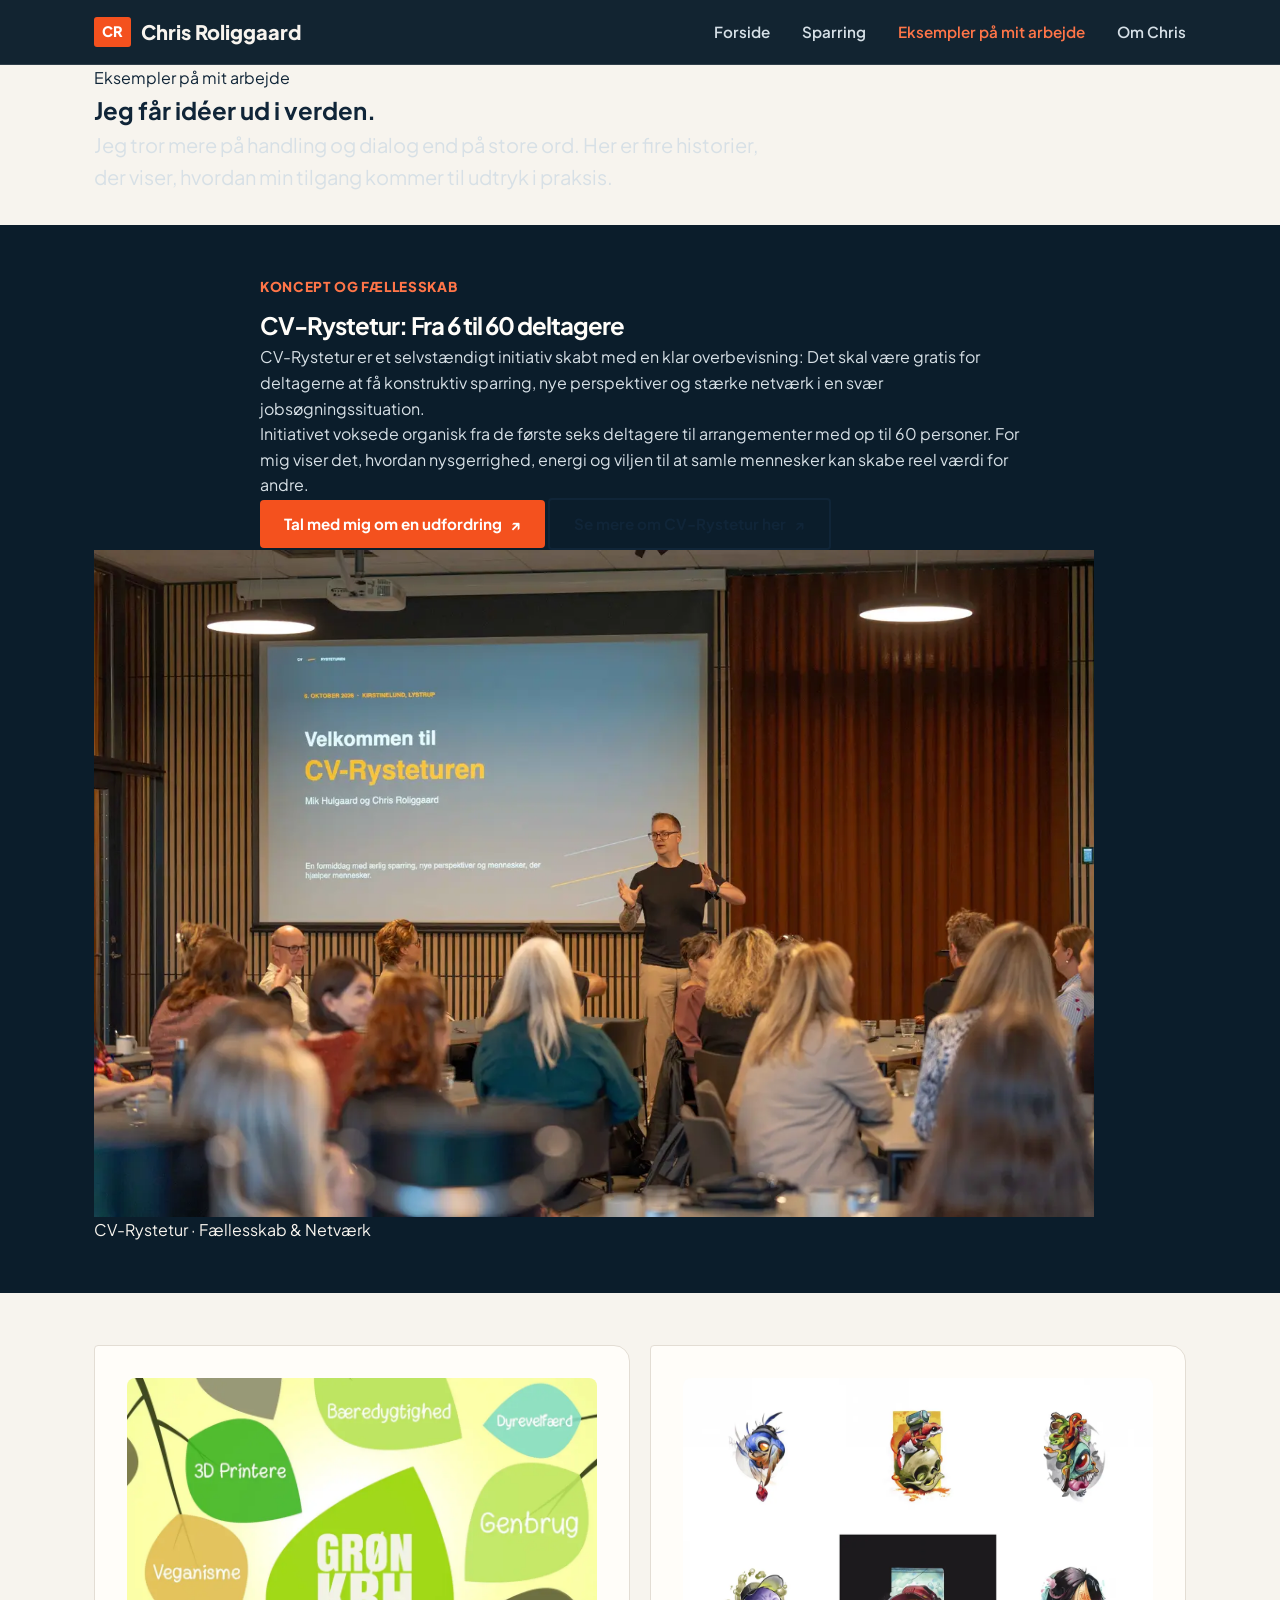
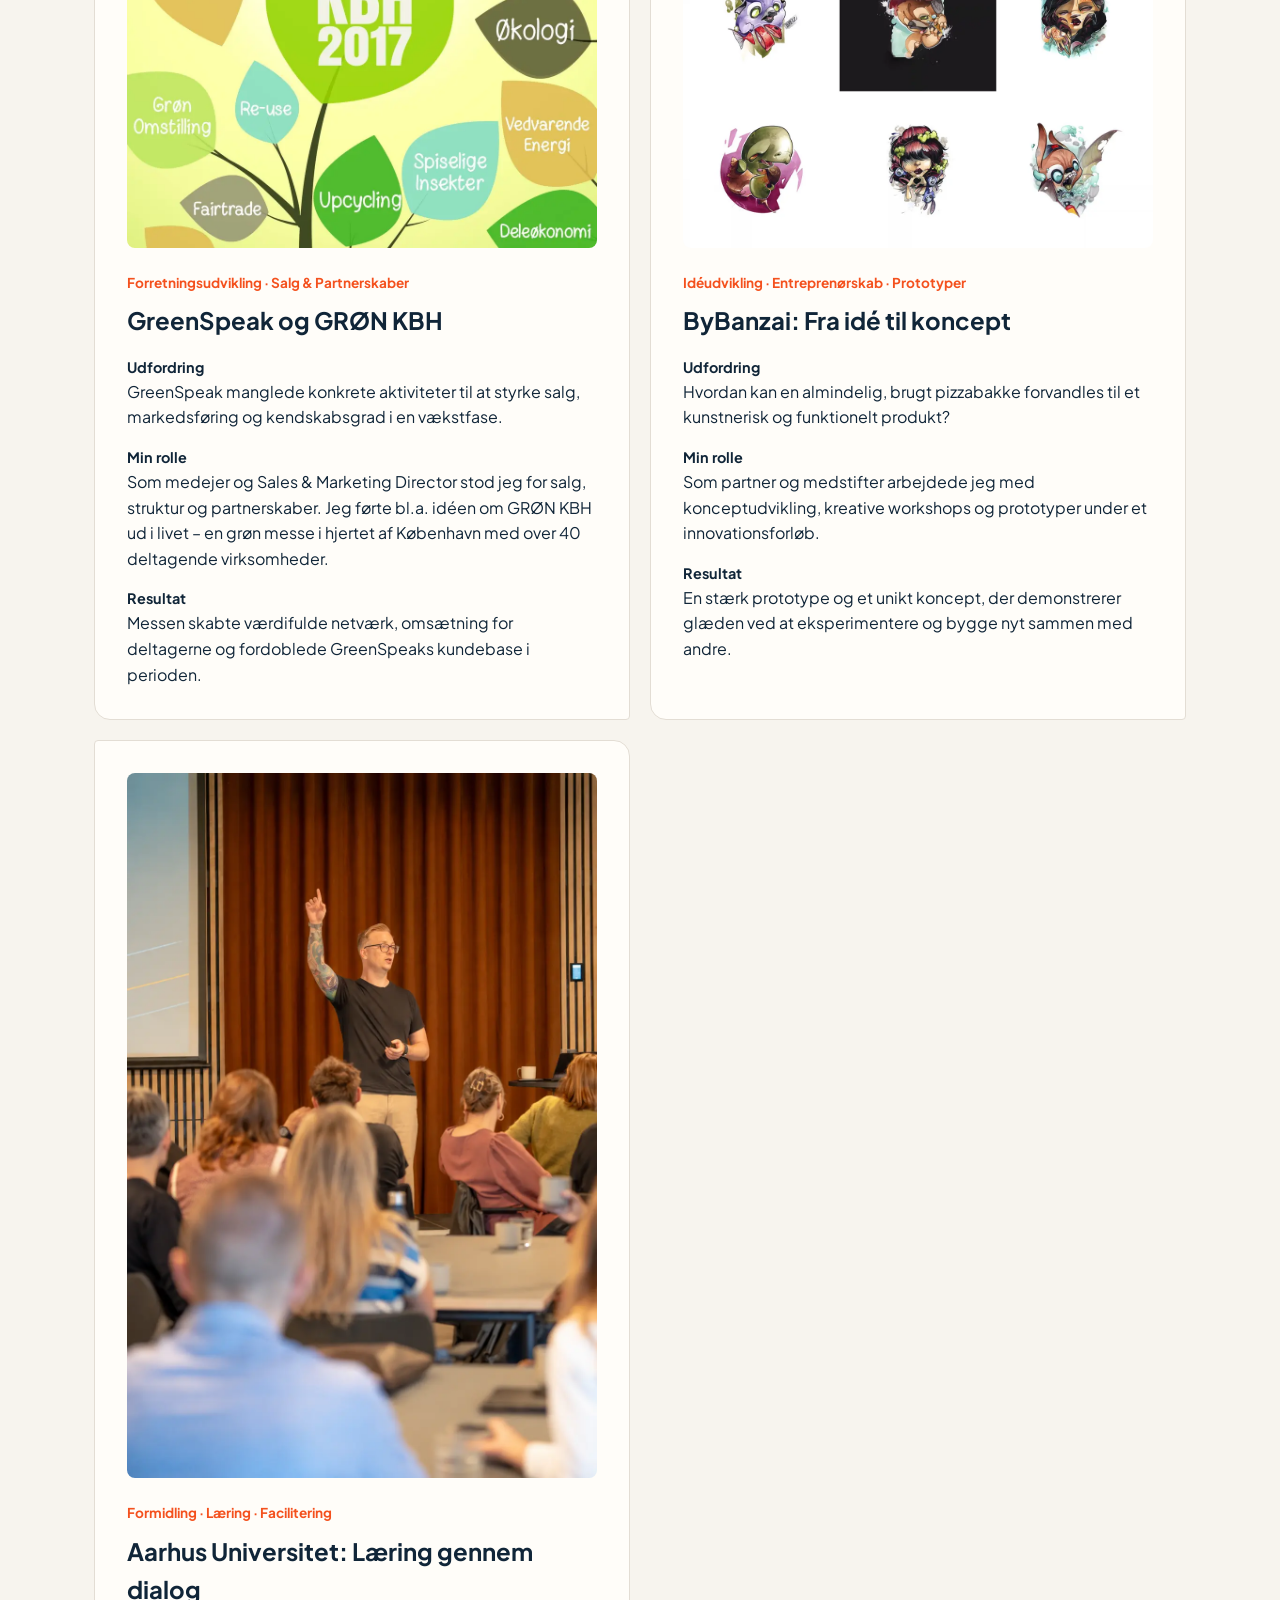
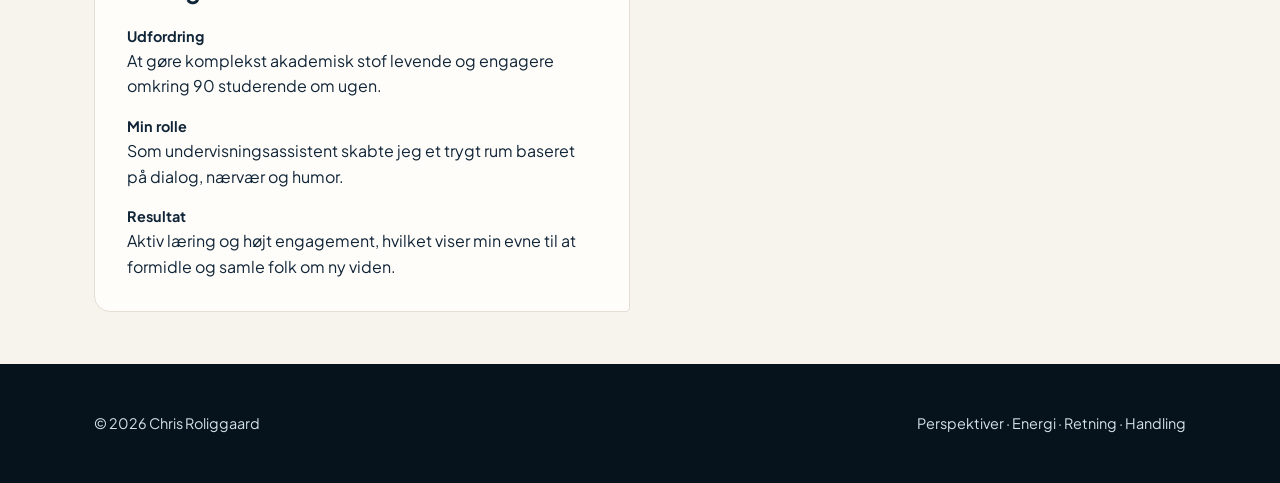
==== commit e9e5100d: "Add files via upload" ====
--- a/eksempler.html
+++ b/eksempler.html
@@ -23,8 +23,7 @@
         <a href="eksempler.html" aria-current="page">Eksempler på mit arbejde</a>
         <a href="om-chris.html">Om Chris</a>
       </nav>
-      <a class="btn btn-primary nav-cta" href="index.html#booking">Tag en snak <span aria-hidden="true">↓</span></a>
-    </div>
+</div>
   </header>
 
   <main id="main-content">
--- a/styles.css
+++ b/styles.css
@@ -603,3 +603,83 @@
   .hero h1 { font-size: clamp(2.45rem, 10vw, 3.5rem); }
   .hero-photo-frame { box-shadow: 9px 9px 0 rgba(244,81,30,.18); }
 }
+
+
+/* v11.1 polish from review */
+.skip-link { display: none !important; }
+.section { padding: clamp(2.5rem, 4vw, 3.5rem) 0; }
+.hero { padding: clamp(2.5rem, 4vw, 3.5rem) 0; }
+.section-heading { margin-bottom: 1.75rem; }
+.value-grid, .home-example-grid, .case-grid { gap: 1.25rem; }
+.value-card { padding: 1.4rem; }
+.testimonial-card {
+  padding: 1.5rem 2rem;
+  border-radius: 4px 16px 4px 16px;
+}
+.testimonial-card-top { margin-bottom: .25rem; }
+.testimonial-mark { font-size: 3rem; }
+.testimonial-slide blockquote {
+  font-size: clamp(1.05rem, 1.5vw, 1.25rem);
+  margin-bottom: .8rem;
+  line-height: 1.45;
+}
+.testimonial-controls { margin-top: 1.1rem; }
+.testimonial-slide figcaption strong { font-size: 1rem; }
+.testimonial-slide figcaption span { font-size: .85rem; }
+
+/* Homepage project cards: image, title and description all visible */
+.home-example-card {
+  text-align: left;
+  min-width: 0;
+}
+.home-example-card > img {
+  width: 100%;
+  aspect-ratio: 16 / 9;
+  object-fit: cover;
+}
+.home-example-copy {
+  padding: 1.2rem 1.25rem 1.25rem;
+  display: flex;
+  flex-direction: column;
+  align-items: flex-start;
+  gap: .55rem;
+}
+.home-example-title {
+  color: #102538;
+  font-size: 1.15rem;
+  line-height: 1.3;
+  font-weight: 800;
+}
+.home-example-copy p {
+  color: #52616e;
+  font-size: .94rem;
+  line-height: 1.55;
+}
+.home-example-link {
+  color: #d94112;
+  font-size: .9rem;
+  font-weight: 800;
+  margin-top: .2rem;
+}
+.home-example-card:hover .home-example-link { text-decoration: underline; }
+.home-examples-link { display: inline-block; margin-top: 1.5rem; }
+
+/* Only one hero action: a clear, consistent invitation */
+.hero-actions { margin-bottom: 1rem; }
+.hero-actions .btn { min-width: 0; }
+.nav-cta { display: none !important; }
+
+/* Avoid overly large gaps between the sections visible on the homepage */
+.value-prop-section, .testimonials, .home-examples, .home-about, .contact {
+  padding-top: clamp(2.5rem, 4vw, 3.5rem);
+  padding-bottom: clamp(2.5rem, 4vw, 3.5rem);
+}
+.home-example-card, .value-card {
+  border-radius: 4px 14px 4px 14px;
+}
+@media (max-width: 700px) {
+  .section { padding: 2.5rem 0; }
+  .testimonial-card { padding: 1.25rem; }
+  .home-example-grid, .case-grid { gap: 1rem; }
+  .home-example-copy { padding: 1rem; }
+}
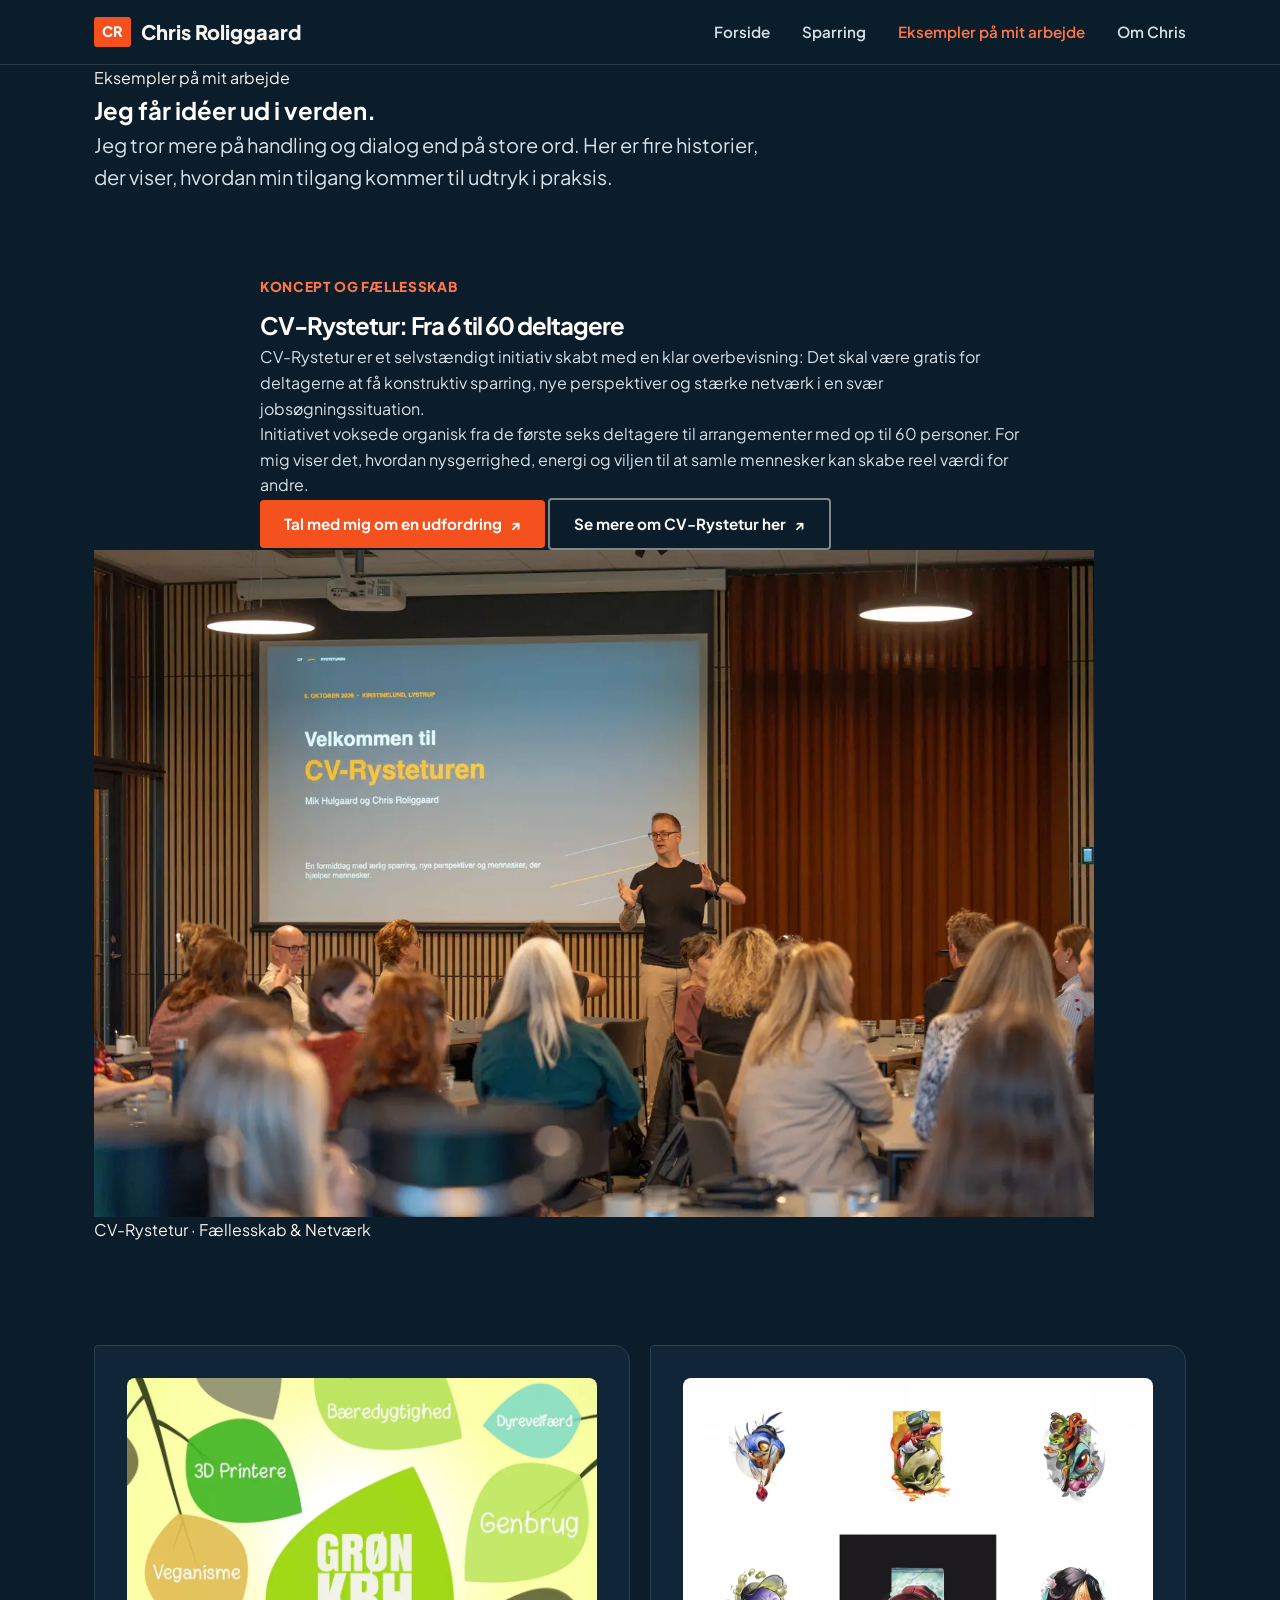
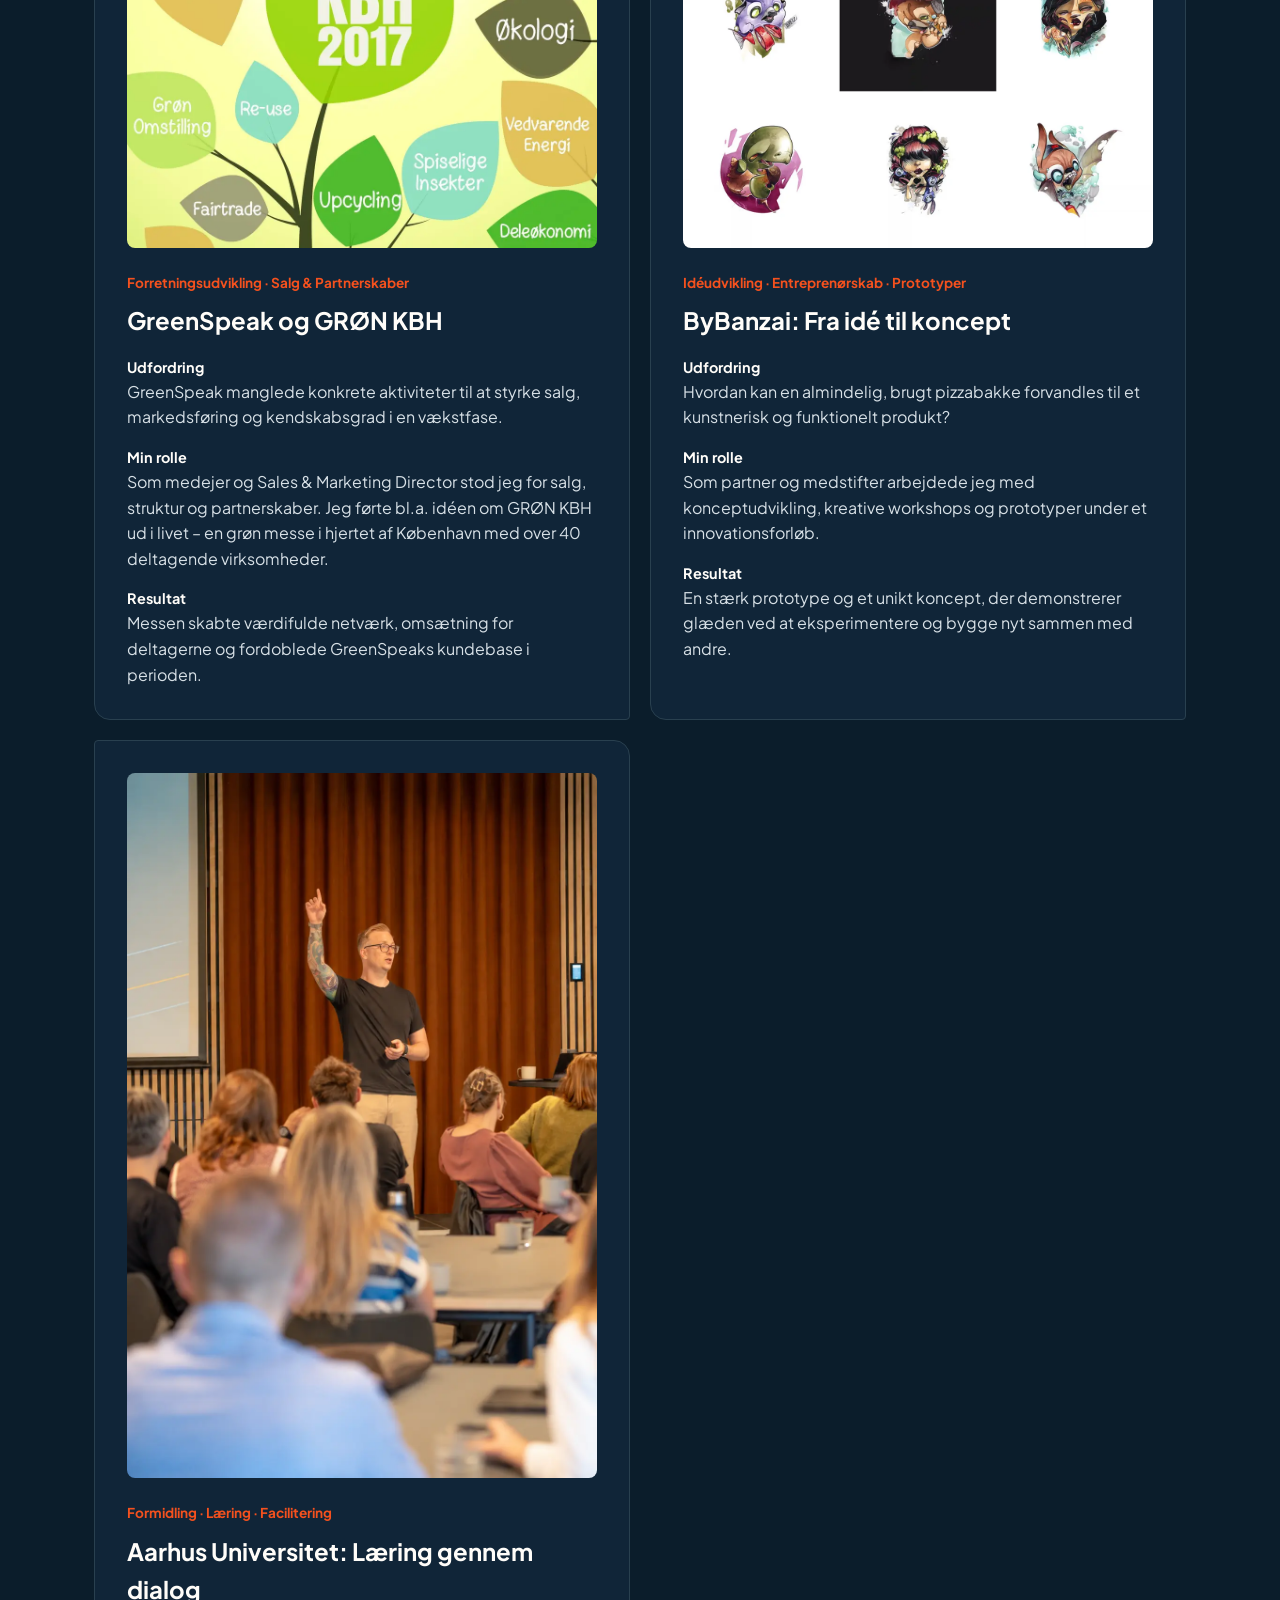
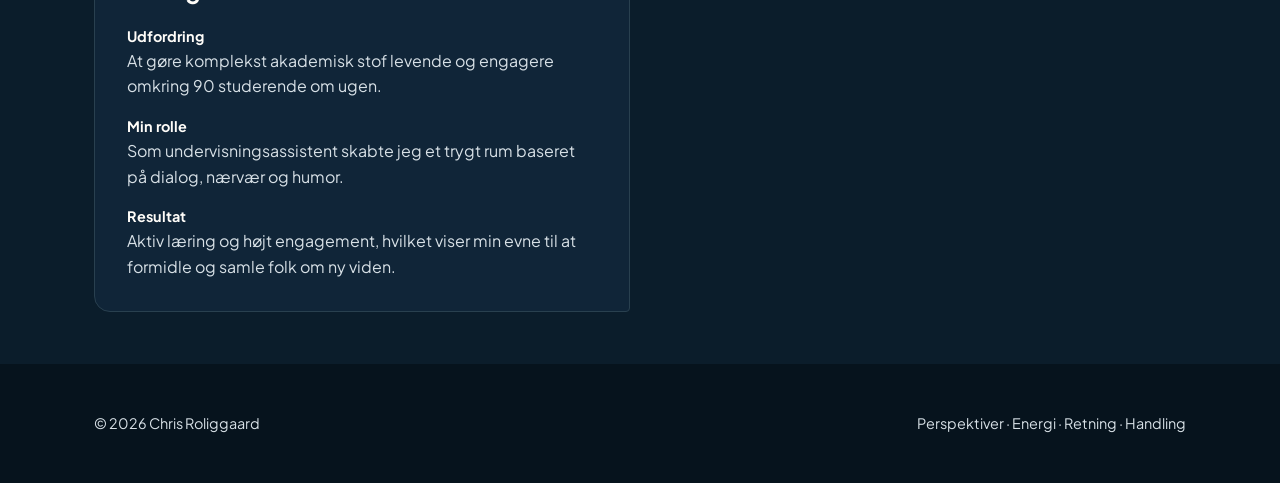
==== commit 7b88e228: "Add files via upload" ====
--- a/eksempler.html
+++ b/eksempler.html
@@ -7,12 +7,12 @@
   <meta name="description" content="Se konkrete eksempler på Chris Roliggaards arbejde med koncepter, fællesskaber og forretningsudvikling.">
   <title>Eksempler på mit arbejde | Chris Roliggaard</title>
   <link rel="canonical" href="https://roligraadgivning.github.io/eksempler.html">
-  <link rel="stylesheet" href="styles.css?v=11.0">
+  <link rel="stylesheet" href="styles.css?v=11.2">
   <link rel="preconnect" href="https://fonts.googleapis.com">
   <link rel="preconnect" href="https://fonts.gstatic.com" crossorigin>
   <link href="https://fonts.googleapis.com/css2?family=Plus+Jakarta+Sans:wght@400;500;600;700;800&display=swap" rel="stylesheet">
 </head>
-<body>
+<body class="page-eksempler">
   <header class="site-header">
     <div class="container nav">
       <a class="brand" href="index.html"><span class="brand-mark">CR</span>Chris Roliggaard</a>
--- a/styles.css
+++ b/styles.css
@@ -683,3 +683,125 @@
   .home-example-grid, .case-grid { gap: 1rem; }
   .home-example-copy { padding: 1rem; }
 }
+
+
+/* v11.2 — consistent dark treatment for Sparring, Examples and About pages */
+body.page-sparring,
+body.page-eksempler,
+body.page-om-chris {
+  background: #0b1d2b;
+  color: #f8f4ee;
+}
+.page-sparring main,
+.page-eksempler main,
+.page-om-chris main {
+  background: #0b1d2b;
+  color: #f8f4ee;
+}
+.page-sparring main > section,
+.page-eksempler main > section,
+.page-om-chris main > section {
+  background: #0b1d2b;
+  color: #f8f4ee;
+}
+.page-sparring .section,
+.page-eksempler .section,
+.page-om-chris .section,
+.page-sparring .section-white,
+.page-eksempler .section-white,
+.page-om-chris .section-white,
+.page-sparring .home-about,
+.page-eksempler .home-about,
+.page-om-chris .home-about {
+  background: #0b1d2b !important;
+  color: #f8f4ee !important;
+}
+.page-sparring h1, .page-sparring h2, .page-sparring h3,
+.page-eksempler h1, .page-eksempler h2, .page-eksempler h3,
+.page-om-chris h1, .page-om-chris h2, .page-om-chris h3 {
+  color: #fffdf9;
+}
+.page-sparring p, .page-sparring li,
+.page-eksempler p, .page-eksempler li,
+.page-om-chris p, .page-om-chris li {
+  color: #d7e0e6;
+}
+.page-sparring .section-kicker,
+.page-eksempler .section-kicker,
+.page-om-chris .section-kicker,
+.page-sparring .breadcrumb,
+.page-eksempler .breadcrumb,
+.page-om-chris .breadcrumb {
+  color: #ff7548;
+}
+.page-sparring .value-card,
+.page-eksempler .value-card,
+.page-om-chris .value-card,
+.page-sparring .case-card,
+.page-eksempler .case-card,
+.page-om-chris .case-card,
+.page-sparring .highlight-box,
+.page-eksempler .highlight-box,
+.page-om-chris .highlight-box {
+  background: #102538 !important;
+  color: #f8f4ee !important;
+  border-color: #29404f !important;
+}
+.page-sparring .value-card h2, .page-sparring .value-card h3,
+.page-eksempler .value-card h2, .page-eksempler .value-card h3,
+.page-om-chris .value-card h2, .page-om-chris .value-card h3,
+.page-sparring .case-card h2, .page-sparring .case-card h3,
+.page-eksempler .case-card h2, .page-eksempler .case-card h3,
+.page-om-chris .case-card h2, .page-om-chris .case-card h3 {
+  color: #fffdf9;
+}
+.page-sparring .value-card p, .page-sparring .case-card p,
+.page-eksempler .value-card p, .page-eksempler .case-card p,
+.page-om-chris .value-card p, .page-om-chris .case-card p {
+  color: #d7e0e6;
+}
+.page-sparring .btn-outline,
+.page-eksempler .btn-outline,
+.page-om-chris .btn-outline {
+  color: #f8f4ee;
+  border-color: rgba(248,244,238,.5);
+}
+.page-sparring .site-footer,
+.page-eksempler .site-footer,
+.page-om-chris .site-footer {
+  background: #06131d;
+  color: #d7e0e6;
+}
+.page-sparring .text-link,
+.page-eksempler .text-link,
+.page-om-chris .text-link { color: #ff7548; }
+.page-sparring .text-link:hover,
+.page-eksempler .text-link:hover,
+.page-om-chris .text-link:hover { color: #ff9878; }
+
+/* Prevent pale text on pale backgrounds and improve dark-page spacing */
+.page-sparring .hero-copy,
+.page-eksempler .hero-copy,
+.page-om-chris .hero-copy { color: #d7e0e6; }
+.page-sparring .testimonial-card,
+.page-eksempler .testimonial-card,
+.page-om-chris .testimonial-card,
+.page-sparring .booking-widget,
+.page-eksempler .booking-widget,
+.page-om-chris .booking-widget {
+  background: #102538;
+  color: #f8f4ee;
+  border-color: #29404f;
+}
+.page-sparring .testimonial-card blockquote,
+.page-eksempler .testimonial-card blockquote,
+.page-om-chris .testimonial-card blockquote { color: #f8f4ee; }
+.page-sparring .booking-widget p,
+.page-eksempler .booking-widget p,
+.page-om-chris .booking-widget p { color: #d7e0e6; }
+
+@media (max-width: 700px) {
+  .page-sparring main > section,
+  .page-eksempler main > section,
+  .page-om-chris main > section { padding-top: 2.25rem; padding-bottom: 2.25rem; }
+}
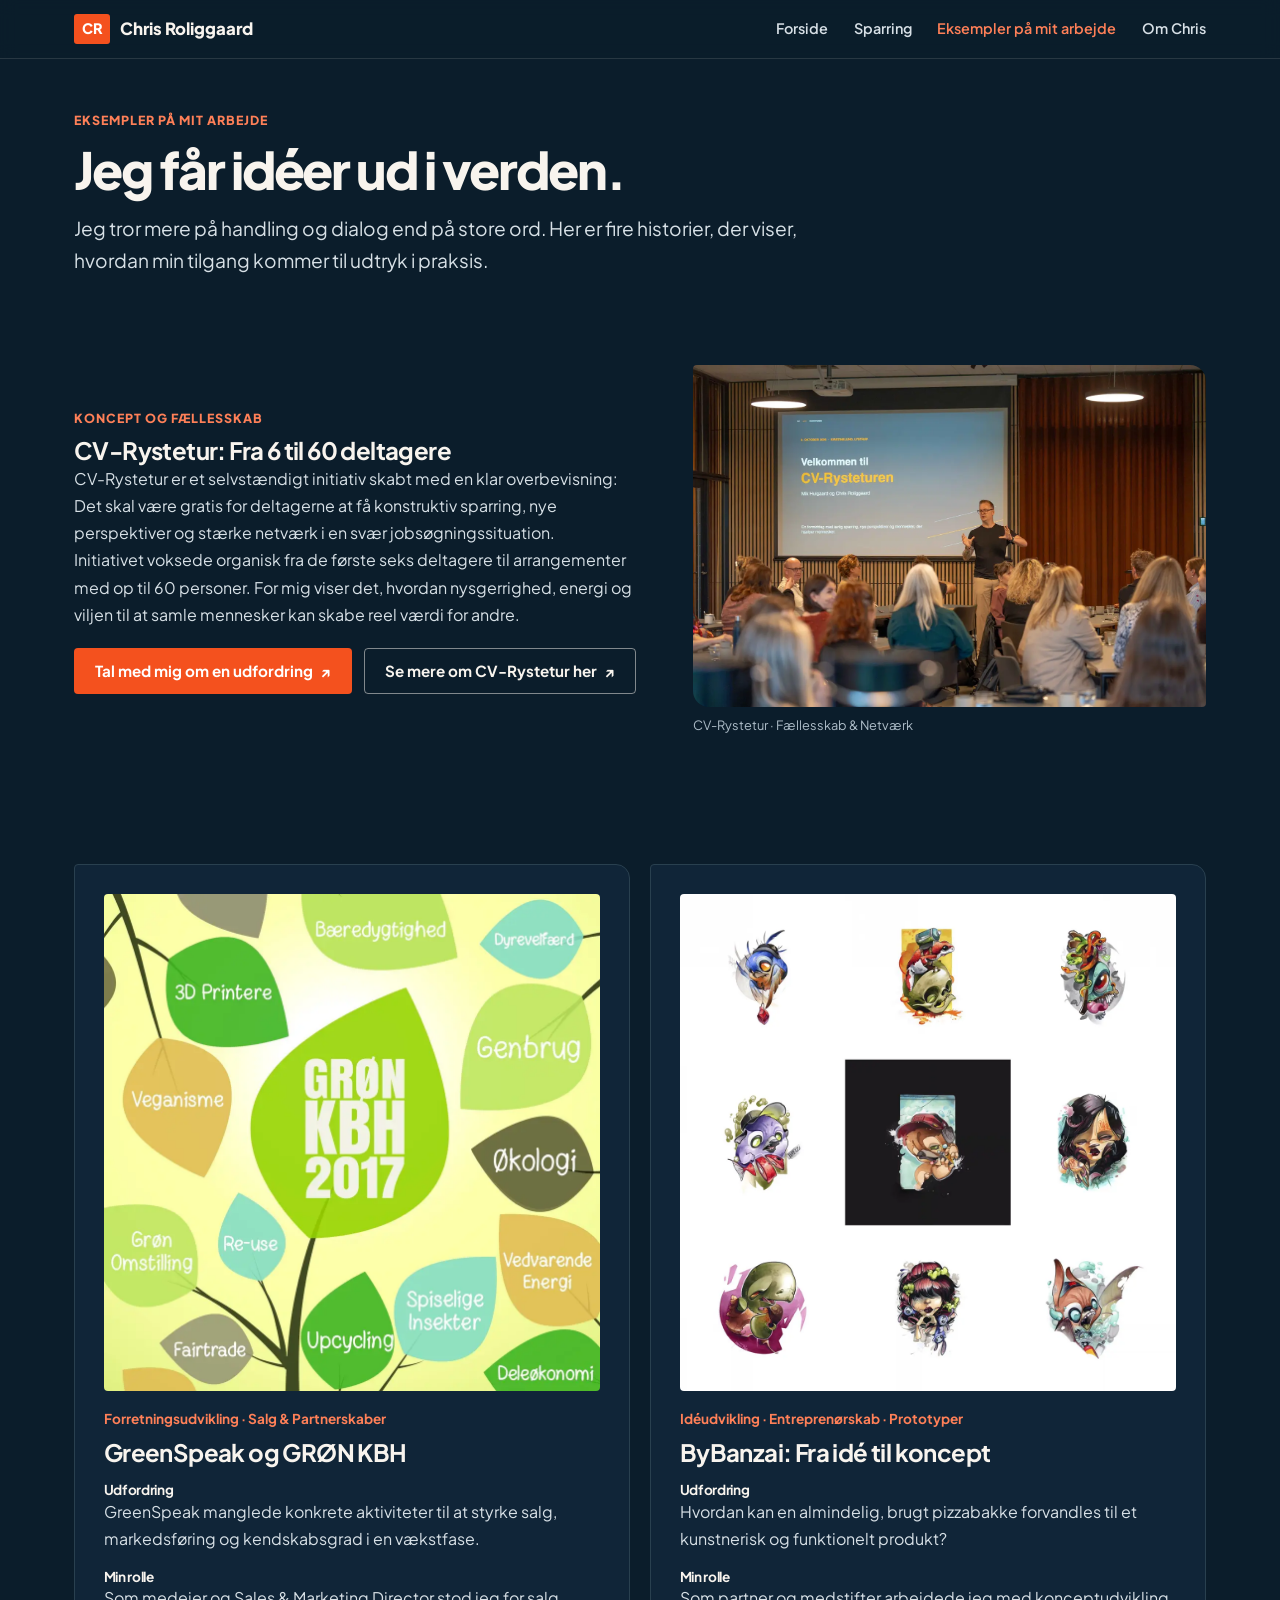
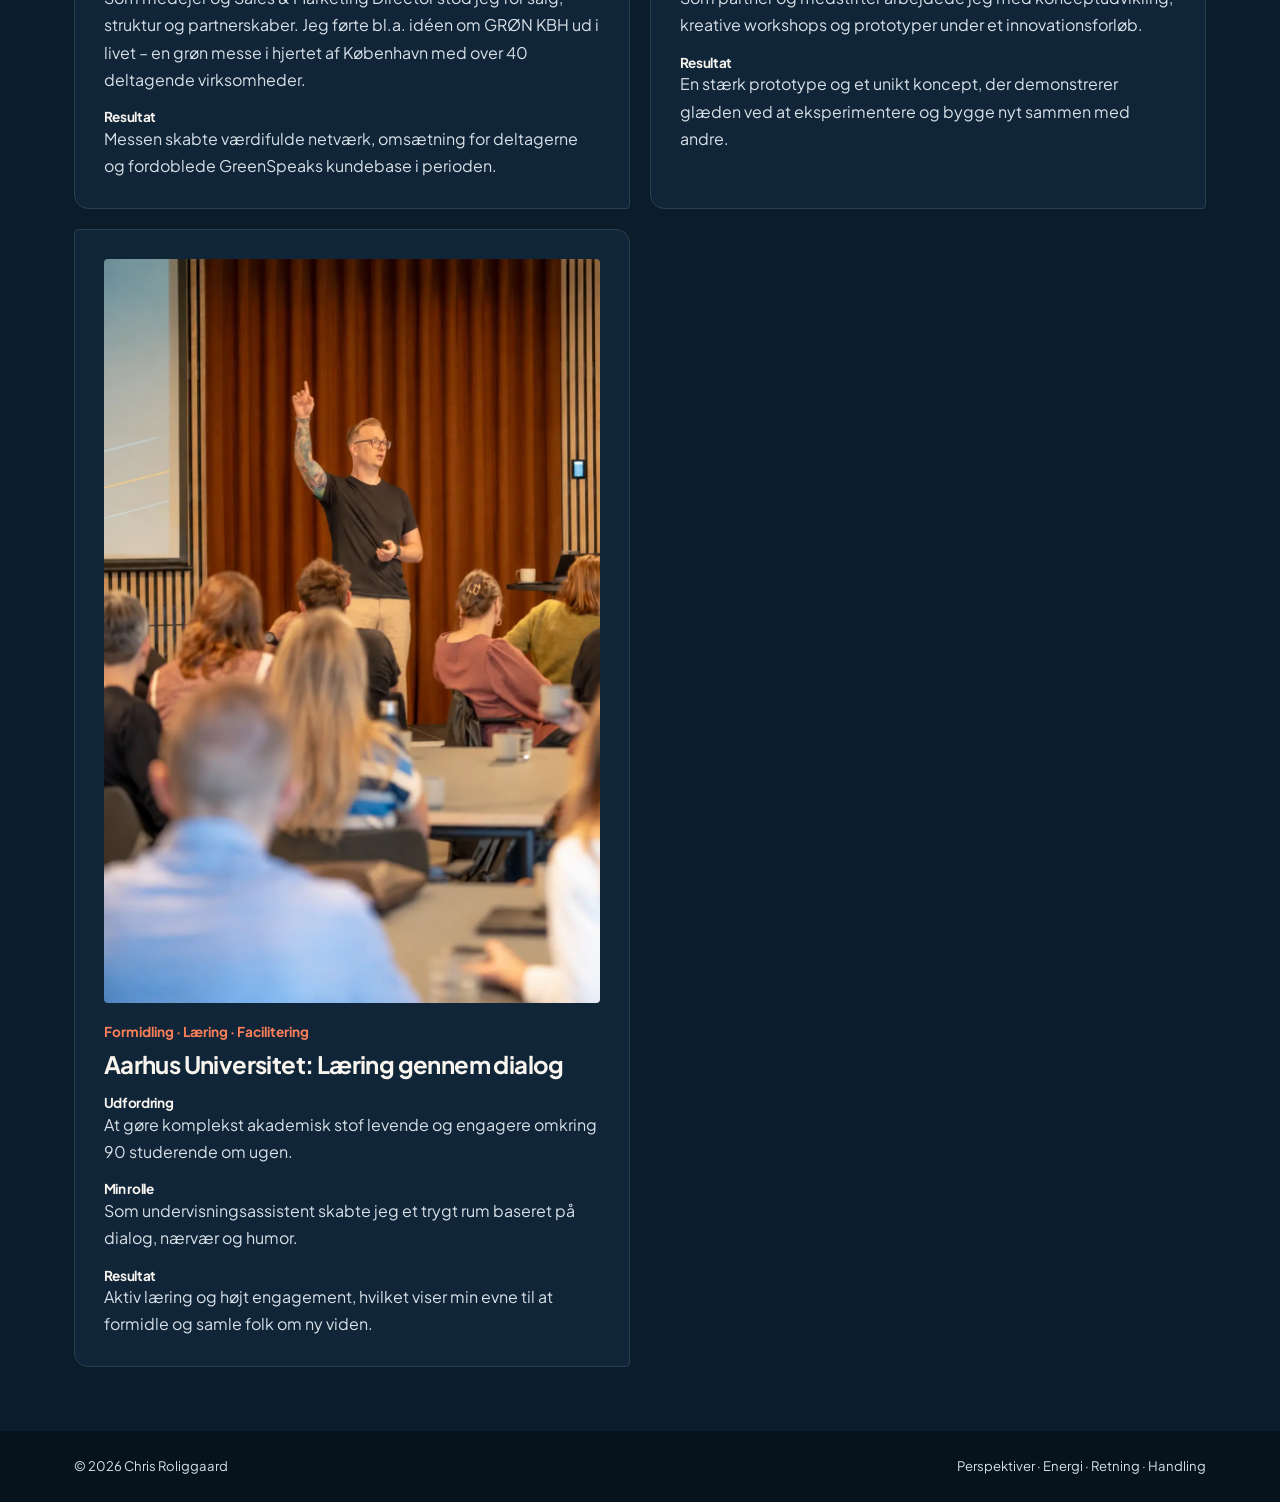
==== commit faf12d61: "Add files via upload" ====
--- a/eksempler.html
+++ b/eksempler.html
@@ -7,7 +7,7 @@
   <meta name="description" content="Se konkrete eksempler på Chris Roliggaards arbejde med koncepter, fællesskaber og forretningsudvikling.">
   <title>Eksempler på mit arbejde | Chris Roliggaard</title>
   <link rel="canonical" href="https://roligraadgivning.github.io/eksempler.html">
-  <link rel="stylesheet" href="styles.css?v=11.2">
+  <link rel="stylesheet" href="styles.css?v=12.0">
   <link rel="preconnect" href="https://fonts.googleapis.com">
   <link rel="preconnect" href="https://fonts.gstatic.com" crossorigin>
   <link href="https://fonts.googleapis.com/css2?family=Plus+Jakarta+Sans:wght@400;500;600;700;800&display=swap" rel="stylesheet">
@@ -23,7 +23,8 @@
         <a href="eksempler.html" aria-current="page">Eksempler på mit arbejde</a>
         <a href="om-chris.html">Om Chris</a>
       </nav>
-</div>
+      <a class="btn btn-primary nav-cta" href="index.html#booking">Tag en snak <span aria-hidden="true">↓</span></a>
+    </div>
   </header>
 
   <main id="main-content">
--- a/styles.css
+++ b/styles.css
@@ -1,15 +1,15 @@
 /* GLOBAL & RESET */
 :root {
-  --bg-primary: #f7f4ee;
-  --bg-secondary: #fffdf9;
-  --bg-blue: #0b1d2b;
-  --text-main: #102538;
-  --text-muted: #52616e;
+  --bg-primary: #0b1d2b;
+  --bg-secondary: #102538;
+  --bg-blue: #102538;
+  --text-main: #f8f4ee;
+  --text-muted: #cbd6de;
   --accent-color: #f4511e;
   --accent-hover: #d94112;
-  --border-color: #e3ddd4;
+  --border-color: #29404f;
   --font-family: 'Plus Jakarta Sans', system-ui, -apple-system, sans-serif;
-  --max-width: 1140px;
+  --max-width: 1180px;
 }
 
 *, *::before, *::after {
@@ -454,354 +454,348 @@
 }
 
 
-/* =========================================================
-   V11 DESIGN SYSTEM
-   LinkedIn banner + presentation: deep navy, vivid orange,
-   warm light sections, authentic photography.
-   ========================================================= */
+/* ==========================================================
+   V12 — unified visual system
+   Typeface: Plus Jakarta Sans throughout
+   Palette: navy / orange / warm white
+   ========================================================== */
 :root {
-  --font-family: 'Plus Jakarta Sans', system-ui, -apple-system, sans-serif;
-}
-body { background: var(--bg-primary); color: var(--text-main); }
+  --navy: #0b1d2b;
+  --navy-raised: #102538;
+  --navy-border: #29404f;
+  --orange: #f4511e;
+  --orange-hover: #d94112;
+  --warm-white: #f8f4ee;
+  --body-copy: #d7e0e6;
+  --muted-copy: #aebdc8;
+  --font-family: 'Plus Jakarta Sans', system-ui, -apple-system, BlinkMacSystemFont, 'Segoe UI', sans-serif;
+  --max-width: 1180px;
+}
+
+html { scroll-behavior: smooth; }
+body, button, input, textarea, select {
+  font-family: var(--font-family);
+}
+body {
+  background: var(--navy);
+  color: var(--warm-white);
+  line-height: 1.65;
+  font-size: 16px;
+}
+p { line-height: 1.7; }
+h1, h2, h3, h4, h5, h6 {
+  color: var(--warm-white);
+  line-height: 1.16;
+  letter-spacing: -.025em;
+}
+a { transition: color .18s ease, background-color .18s ease, border-color .18s ease; }
+img { max-width: 100%; }
+.container { max-width: var(--max-width); }
+
+/* Header is the same on every page */
 .site-header {
-  background: rgba(11, 29, 43, .97);
-  color: #f8f4ee;
-  border-bottom: 1px solid rgba(255,255,255,.12);
-}
-.brand, .nav-cta { color: #f8f4ee; }
-.brand-mark { background: var(--accent-color); color: #fff; border-radius: 3px; }
-.nav-links a { color: #d6e0e7; }
-.nav-links a:hover, .nav-links a[aria-current="page"] { color: #ff7548; }
-.menu-toggle span { background: #f8f4ee; }
-.btn { border-radius: 4px; }
-.btn-primary { background: var(--accent-color); color: #fff; }
-.btn-primary:hover { background: var(--accent-hover); }
-.btn-outline { border-radius: 4px; }
-.text-link { color: var(--accent-hover); }
-.text-link:hover { color: #a72d0b; }
-.section-kicker { color: var(--accent-color); }
-
-/* Dark hero */
+  background: rgba(11,29,43,.97);
+  color: var(--warm-white);
+  border-bottom: 1px solid rgba(248,244,238,.12);
+  padding: .85rem 0;
+}
+.brand { color: var(--warm-white); font-size: 1.05rem; white-space: nowrap; }
+.brand-mark {
+  background: var(--orange);
+  color: #fff;
+  border-radius: 3px;
+  padding: .22rem .48rem;
+}
+.nav-links { gap: clamp(.9rem, 2vw, 1.8rem); }
+.nav-links a {
+  color: #d7e0e6;
+  font-size: .9rem;
+}
+.nav-links a:hover, .nav-links a[aria-current="page"] { color: #ff8058; }
+.menu-toggle span { background: var(--warm-white); }
+
+/* Buttons: one recognizable treatment across the site */
+.btn {
+  display: inline-flex;
+  align-items: center;
+  justify-content: center;
+  gap: .45rem;
+  padding: .78rem 1.25rem;
+  border-radius: 4px;
+  font: 700 .95rem/1.25 var(--font-family);
+  border: 1px solid transparent;
+  text-align: center;
+}
+.btn-primary { background: var(--orange); color: #fff; }
+.btn-primary:hover { background: var(--orange-hover); color: #fff; transform: translateY(-1px); }
+.btn-outline {
+  background: transparent;
+  color: var(--warm-white);
+  border: 1px solid rgba(248,244,238,.5);
+}
+.btn-outline:hover { background: var(--warm-white); color: var(--navy); }
+
+/* Keep the skip link accessible, but not visible in the page header */
+.skip-link {
+  position: absolute;
+  left: 1rem;
+  top: -100px;
+  z-index: 1000;
+  padding: .75rem 1rem;
+  background: var(--orange);
+  color: white;
+}
+.skip-link:focus { top: 1rem; }
+
+/* Homepage hero */
 .hero {
-  background: #0b1d2b;
-  color: #f8f4ee;
-  padding: clamp(3.5rem, 7vw, 5.5rem) 0;
+  background: var(--navy);
+  color: var(--warm-white);
+  padding: clamp(3.5rem, 6vw, 5.25rem) 0;
   position: relative;
   overflow: hidden;
 }
 .hero::after {
   content: "";
   position: absolute;
-  width: 470px;
-  height: 470px;
-  border: 1px solid rgba(255,255,255,.08);
+  width: 440px;
+  height: 440px;
+  right: -170px;
+  top: -230px;
+  border: 1px solid rgba(248,244,238,.09);
   border-radius: 50%;
-  right: -180px;
-  top: -230px;
   pointer-events: none;
 }
-.hero-grid { position: relative; z-index: 1; }
+.hero-grid { position: relative; z-index: 1; gap: clamp(2rem, 5vw, 4rem); }
 .hero h1 {
-  font-size: clamp(2.8rem, 5.2vw, 4.5rem);
+  font-size: clamp(2.75rem, 5.3vw, 4.5rem);
+  font-weight: 800;
+  line-height: 1.04;
   letter-spacing: -.045em;
-  line-height: 1.04;
-}
-.hero-copy { color: #d7e0e6; max-width: 680px; }
-.hero-benefits li { color: #f8f4ee; }
-.hero-benefits strong { color: #f8f4ee; }
-.hero-note { color: #ff7548; letter-spacing: .01em; }
+  margin-bottom: 1.1rem;
+}
+.hero-copy {
+  color: var(--body-copy);
+  font-size: clamp(1.05rem, 1.5vw, 1.2rem);
+  margin-bottom: 1.5rem;
+}
+.hero-benefits { color: var(--body-copy); }
+.hero-benefits strong { color: var(--warm-white); }
+.hero-actions { gap: .75rem; margin-bottom: 1rem; }
+.hero-note {
+  color: #ff8058;
+  font-size: .85rem;
+  font-weight: 700;
+  letter-spacing: .035em;
+}
 .hero-photo-frame {
   border-radius: 4px 24px 4px 24px;
-  border: 1px solid rgba(255,255,255,.16);
-  box-shadow: 14px 14px 0 rgba(244,81,30,.18);
-}
-.photo-caption { color: #cbd6de; }
-.photo-caption span { color: #ff7548; }
-
-/* Light sections for breathing room */
-.testimonials, .section-white, .home-examples {
-  background: #f7f4ee;
-  color: #102538;
-}
-.section-intro, .home-about p { color: #52616e; }
-.testimonials-heading h2, .section-heading h2, .home-about h2 {
-  color: #102538;
-  letter-spacing: -.035em;
-}
+  overflow: hidden;
+  border: 1px solid rgba(248,244,238,.15);
+  box-shadow: 12px 12px 0 rgba(244,81,30,.18);
+}
+.photo-caption { color: var(--muted-copy); }
+.photo-caption span { color: #ff8058; }
+
+/* Shared section rhythm: compact and consistent */
+.section { padding: clamp(2.8rem, 5vw, 4.25rem) 0; }
+.section-white, .section-blue, .testimonials, .home-examples, .home-about, .contact {
+  background: var(--navy);
+  color: var(--warm-white);
+}
+.section-heading { margin-bottom: 1.75rem; }
+.section-heading h2, .testimonials-heading h2, .home-about h2 {
+  font-size: clamp(1.8rem, 3vw, 2.5rem);
+  color: var(--warm-white);
+  font-weight: 800;
+  letter-spacing: -.04em;
+}
+.section-kicker, .eyebrow {
+  color: #ff8058;
+  font-size: .78rem;
+  font-weight: 800;
+  text-transform: uppercase;
+  letter-spacing: .08em;
+  margin-bottom: .55rem;
+}
+.section-intro { color: var(--body-copy); max-width: 760px; }
+
+/* Value cards and all cards use the same dark raised surface */
+.value-grid { gap: 1.25rem; }
+.value-card, .case-card, .home-example-card {
+  background: var(--navy-raised);
+  color: var(--warm-white);
+  border: 1px solid var(--navy-border);
+  border-radius: 4px 14px 4px 14px;
+  overflow: hidden;
+}
+.value-card { padding: 1.5rem; }
+.value-icon, .case-meta { color: #ff8058; }
+.value-card h3, .case-card h2, .case-card h3 { color: var(--warm-white); }
+.value-card p, .case-card p { color: var(--body-copy); }
+.highlight-box {
+  background: #142c3e;
+  border: 1px solid var(--navy-border);
+  color: var(--warm-white);
+  border-radius: 4px 12px 4px 12px;
+  padding: 1.25rem 1.5rem;
+  margin: 1.5rem 0;
+}
+.highlight-box h3 { color: var(--warm-white); margin-bottom: .5rem; }
+.highlight-box p, .highlight-box li { color: var(--body-copy); }
+
+/* Testimonials — compact and readable */
 .testimonial-card {
-  background: #fffdf9;
-  color: #102538;
-  border: 1px solid #e3ddd4;
-  border-radius: 4px 18px 4px 18px;
-  box-shadow: 8px 8px 0 rgba(11,29,43,.055);
-}
-.testimonial-mark { color: var(--accent-color); }
-.testimonial-slide blockquote { color: #102538; line-height: 1.55; }
-.testimonial-slide figcaption strong { color: #102538; }
-.testimonial-slide figcaption span { color: #52616e; }
-.carousel-arrow { background: #f7f4ee; color: #102538; }
-.carousel-dots button[aria-current="true"] { background: var(--accent-color); }
-
-/* Dark editorial feature section */
-.section-blue {
-  background: #0b1d2b;
-  color: #f8f4ee;
-  position: relative;
-  overflow: hidden;
-}
-.section-blue h2 { color: #fffdf9; letter-spacing: -.04em; }
-.section-blue p { color: #d7e0e6; }
-.section-blue .section-kicker { color: #ff7548; }
-.section-blue .btn-primary { background: var(--accent-color); }
-
-/* Cards */
-.home-example-card, .case-card, .value-card {
-  background: #fffdf9;
-  color: #102538;
-  border: 1px solid #e3ddd4;
+  background: var(--navy-raised);
+  color: var(--warm-white);
+  border: 1px solid var(--navy-border);
   border-radius: 4px 16px 4px 16px;
-  transition: transform .2s ease, box-shadow .2s ease;
-}
-.home-example-card:hover, .case-card:hover, .value-card:hover {
-  transform: translateY(-3px);
-  box-shadow: 8px 8px 0 rgba(11,29,43,.07);
-}
-.home-example-card span { color: #102538; }
-.home-about { background: #fffdf9; }
-.home-about h2 { color: #102538; }
-
-/* Contact: navy finish, readable light booking card */
-.contact {
-  background: #0b1d2b;
-  color: #f8f4ee;
-}
-.contact .section-kicker { color: #ff7548; }
-.home-final-cta h2 { color: #fffdf9; letter-spacing: -.035em; }
-.home-final-cta p { color: #d7e0e6; }
-.contact .btn-outline { color: #f8f4ee; border-color: rgba(248,244,238,.55); }
-.booking-widget {
-  background: #fffdf9;
-  color: #102538;
-  border: 1px solid #e3ddd4;
-  border-radius: 4px 18px 4px 18px;
-}
-.booking-widget-heading p, .contact-detail { color: #52616e; }
-.booking-widget a:not(.btn) { color: #d94112; }
-.contact-form input, .contact-form textarea {
-  border-color: #d8d1c7;
-  background: #fff;
-}
-.site-footer { background: #06131d; color: #d7e0e6; }
-.mobile-cta .btn { box-shadow: 0 5px 18px rgba(11,29,43,.22); }
-
-/* Mobile menu must retain contrast */
-@media (max-width: 900px) {
-  .nav-links { background: #0b1d2b; border-bottom: 1px solid rgba(255,255,255,.15); }
-  .nav-links a { color: #d6e0e7; }
-  .nav-links a:hover, .nav-links a[aria-current="page"] { color: #ff7548; }
-  .hero { padding: 3.5rem 0; }
-  .hero h1 { font-size: clamp(2.45rem, 10vw, 3.5rem); }
-  .hero-photo-frame { box-shadow: 9px 9px 0 rgba(244,81,30,.18); }
-}
-
-
-/* v11.1 polish from review */
-.skip-link { display: none !important; }
-.section { padding: clamp(2.5rem, 4vw, 3.5rem) 0; }
-.hero { padding: clamp(2.5rem, 4vw, 3.5rem) 0; }
-.section-heading { margin-bottom: 1.75rem; }
-.value-grid, .home-example-grid, .case-grid { gap: 1.25rem; }
-.value-card { padding: 1.4rem; }
-.testimonial-card {
-  padding: 1.5rem 2rem;
-  border-radius: 4px 16px 4px 16px;
-}
-.testimonial-card-top { margin-bottom: .25rem; }
-.testimonial-mark { font-size: 3rem; }
+  padding: clamp(1.25rem, 3vw, 2rem);
+}
+.testimonial-mark { color: var(--orange); font-size: 3.5rem; }
 .testimonial-slide blockquote {
-  font-size: clamp(1.05rem, 1.5vw, 1.25rem);
-  margin-bottom: .8rem;
-  line-height: 1.45;
-}
-.testimonial-controls { margin-top: 1.1rem; }
-.testimonial-slide figcaption strong { font-size: 1rem; }
-.testimonial-slide figcaption span { font-size: .85rem; }
-
-/* Homepage project cards: image, title and description all visible */
-.home-example-card {
-  text-align: left;
-  min-width: 0;
-}
-.home-example-card > img {
+  color: var(--warm-white);
+  font-size: clamp(1.05rem, 1.8vw, 1.3rem);
+  line-height: 1.55;
+  font-weight: 500;
+  margin-bottom: 1rem;
+}
+.testimonial-slide figcaption strong { color: var(--warm-white); }
+.testimonial-slide figcaption span { color: var(--muted-copy); }
+.testimonial-controls { margin-top: 1.25rem; }
+.carousel-arrow {
+  background: #183246;
+  color: var(--warm-white);
+  border: 1px solid var(--navy-border);
+}
+.carousel-dots .dot { background: #526574; }
+.carousel-dots .dot.active { background: var(--orange); }
+
+/* Example cards: image, metadata, title and description stay together */
+.home-example-grid, .case-grid { gap: 1.25rem; }
+.home-example-card { display: flex; flex-direction: column; }
+.home-example-card > img, .home-example-card picture img {
   width: 100%;
   aspect-ratio: 16 / 9;
   object-fit: cover;
 }
-.home-example-copy {
-  padding: 1.2rem 1.25rem 1.25rem;
-  display: flex;
-  flex-direction: column;
-  align-items: flex-start;
-  gap: .55rem;
-}
-.home-example-title {
-  color: #102538;
-  font-size: 1.15rem;
-  line-height: 1.3;
-  font-weight: 800;
-}
-.home-example-copy p {
-  color: #52616e;
-  font-size: .94rem;
-  line-height: 1.55;
-}
-.home-example-link {
-  color: #d94112;
-  font-size: .9rem;
-  font-weight: 800;
-  margin-top: .2rem;
-}
-.home-example-card:hover .home-example-link { text-decoration: underline; }
-.home-examples-link { display: inline-block; margin-top: 1.5rem; }
-
-/* Only one hero action: a clear, consistent invitation */
-.hero-actions { margin-bottom: 1rem; }
-.hero-actions .btn { min-width: 0; }
-.nav-cta { display: none !important; }
-
-/* Avoid overly large gaps between the sections visible on the homepage */
-.value-prop-section, .testimonials, .home-examples, .home-about, .contact {
-  padding-top: clamp(2.5rem, 4vw, 3.5rem);
-  padding-bottom: clamp(2.5rem, 4vw, 3.5rem);
-}
-.home-example-card, .value-card {
-  border-radius: 4px 14px 4px 14px;
-}
-@media (max-width: 700px) {
-  .section { padding: 2.5rem 0; }
-  .testimonial-card { padding: 1.25rem; }
-  .home-example-grid, .case-grid { gap: 1rem; }
-  .home-example-copy { padding: 1rem; }
-}
-
-
-/* v11.2 — consistent dark treatment for Sparring, Examples and About pages */
-body.page-sparring,
-body.page-eksempler,
-body.page-om-chris {
+.home-example-card > span {
+  display: block;
+  padding: 1rem 1.15rem 1.15rem;
+  color: var(--warm-white);
+  font-weight: 800;
+}
+.home-example-card:hover, .case-card:hover, .value-card:hover {
+  border-color: #536b7a;
+}
+.home-examples-link, .text-link { color: #ff8058; font-weight: 800; }
+.home-examples-link:hover, .text-link:hover { color: #ffb199; }
+.case-card { padding: clamp(1.25rem, 2.5vw, 1.8rem); }
+.case-card-image { width: 100%; border-radius: 4px; margin-bottom: 1.1rem; }
+.case-label { color: #ff8058; font-size: .85rem; margin-top: 1rem; }
+.case-feature {
+  display: grid;
+  grid-template-columns: minmax(0, 1fr) minmax(300px, .9fr);
+  align-items: center;
+  gap: clamp(1.5rem, 4vw, 3rem);
+}
+.case-presentation img { width: 100%; border-radius: 4px 16px 4px 16px; }
+.case-presentation figcaption { color: var(--muted-copy); font-size: .8rem; margin-top: .5rem; }
+.case-action-buttons { display: flex; flex-wrap: wrap; gap: .75rem; margin-top: 1.25rem; }
+
+/* Interior page headings are all the same size and colour */
+.page-hero {
+  background: var(--navy);
+  color: var(--warm-white);
+  padding: clamp(2.5rem, 4vw, 3.5rem) 0 1.5rem;
+}
+.page-hero h1 {
+  font-size: clamp(2.1rem, 4vw, 3.3rem);
+  font-weight: 800;
+  letter-spacing: -.04em;
+  margin: .2rem 0 .8rem;
+}
+.page-hero .hero-copy { max-width: 760px; margin-bottom: 0; }
+.content-narrow { max-width: 820px; }
+main > .section-white, main > .section-blue { background: var(--navy); }
+main > section { color: var(--warm-white); }
+main > section p, main > section li { color: var(--body-copy); }
+main > section h2, main > section h3 { color: var(--warm-white); }
+
+/* About page photo */
+.profile-image-wrapper img {
+  width: 100%;
+  max-height: 450px;
+  object-fit: cover;
+  border-radius: 4px 16px 4px 16px;
+}
+
+/* Contact and booking card */
+.contact { background: var(--navy); }
+.home-final-cta h2 { color: var(--warm-white); }
+.home-final-cta p { color: var(--body-copy); }
+.booking-widget {
+  background: var(--navy-raised);
+  color: var(--warm-white);
+  border: 1px solid var(--navy-border);
+  border-radius: 4px 16px 4px 16px;
+  padding: clamp(1.25rem, 3vw, 2rem);
+}
+.booking-widget h2, .booking-widget h3 { color: var(--warm-white); }
+.booking-widget p, .booking-widget label, .contact-detail { color: var(--body-copy); }
+.booking-widget a:not(.btn) { color: #ff8058; }
+.contact-form input, .contact-form textarea {
   background: #0b1d2b;
-  color: #f8f4ee;
-}
-.page-sparring main,
-.page-eksempler main,
-.page-om-chris main {
-  background: #0b1d2b;
-  color: #f8f4ee;
-}
-.page-sparring main > section,
-.page-eksempler main > section,
-.page-om-chris main > section {
-  background: #0b1d2b;
-  color: #f8f4ee;
-}
-.page-sparring .section,
-.page-eksempler .section,
-.page-om-chris .section,
-.page-sparring .section-white,
-.page-eksempler .section-white,
-.page-om-chris .section-white,
-.page-sparring .home-about,
-.page-eksempler .home-about,
-.page-om-chris .home-about {
-  background: #0b1d2b !important;
-  color: #f8f4ee !important;
-}
-.page-sparring h1, .page-sparring h2, .page-sparring h3,
-.page-eksempler h1, .page-eksempler h2, .page-eksempler h3,
-.page-om-chris h1, .page-om-chris h2, .page-om-chris h3 {
-  color: #fffdf9;
-}
-.page-sparring p, .page-sparring li,
-.page-eksempler p, .page-eksempler li,
-.page-om-chris p, .page-om-chris li {
-  color: #d7e0e6;
-}
-.page-sparring .section-kicker,
-.page-eksempler .section-kicker,
-.page-om-chris .section-kicker,
-.page-sparring .breadcrumb,
-.page-eksempler .breadcrumb,
-.page-om-chris .breadcrumb {
-  color: #ff7548;
-}
-.page-sparring .value-card,
-.page-eksempler .value-card,
-.page-om-chris .value-card,
-.page-sparring .case-card,
-.page-eksempler .case-card,
-.page-om-chris .case-card,
-.page-sparring .highlight-box,
-.page-eksempler .highlight-box,
-.page-om-chris .highlight-box {
-  background: #102538 !important;
-  color: #f8f4ee !important;
-  border-color: #29404f !important;
-}
-.page-sparring .value-card h2, .page-sparring .value-card h3,
-.page-eksempler .value-card h2, .page-eksempler .value-card h3,
-.page-om-chris .value-card h2, .page-om-chris .value-card h3,
-.page-sparring .case-card h2, .page-sparring .case-card h3,
-.page-eksempler .case-card h2, .page-eksempler .case-card h3,
-.page-om-chris .case-card h2, .page-om-chris .case-card h3 {
-  color: #fffdf9;
-}
-.page-sparring .value-card p, .page-sparring .case-card p,
-.page-eksempler .value-card p, .page-eksempler .case-card p,
-.page-om-chris .value-card p, .page-om-chris .case-card p {
-  color: #d7e0e6;
-}
-.page-sparring .btn-outline,
-.page-eksempler .btn-outline,
-.page-om-chris .btn-outline {
-  color: #f8f4ee;
-  border-color: rgba(248,244,238,.5);
-}
-.page-sparring .site-footer,
-.page-eksempler .site-footer,
-.page-om-chris .site-footer {
+  color: var(--warm-white);
+  border: 1px solid var(--navy-border);
+  border-radius: 4px;
+  font: 400 1rem/1.5 var(--font-family);
+}
+.contact-form input:focus, .contact-form textarea:focus {
+  outline: 2px solid var(--orange);
+  outline-offset: 1px;
+}
+.site-footer {
   background: #06131d;
   color: #d7e0e6;
-}
-.page-sparring .text-link,
-.page-eksempler .text-link,
-.page-om-chris .text-link { color: #ff7548; }
-.page-sparring .text-link:hover,
-.page-eksempler .text-link:hover,
-.page-om-chris .text-link:hover { color: #ff9878; }
-
-/* Prevent pale text on pale backgrounds and improve dark-page spacing */
-.page-sparring .hero-copy,
-.page-eksempler .hero-copy,
-.page-om-chris .hero-copy { color: #d7e0e6; }
-.page-sparring .testimonial-card,
-.page-eksempler .testimonial-card,
-.page-om-chris .testimonial-card,
-.page-sparring .booking-widget,
-.page-eksempler .booking-widget,
-.page-om-chris .booking-widget {
-  background: #102538;
-  color: #f8f4ee;
-  border-color: #29404f;
-}
-.page-sparring .testimonial-card blockquote,
-.page-eksempler .testimonial-card blockquote,
-.page-om-chris .testimonial-card blockquote { color: #f8f4ee; }
-.page-sparring .booking-widget p,
-.page-eksempler .booking-widget p,
-.page-om-chris .booking-widget p { color: #d7e0e6; }
-
-@media (max-width: 700px) {
-  .page-sparring main > section,
-  .page-eksempler main > section,
-  .page-om-chris main > section { padding-top: 2.25rem; padding-bottom: 2.25rem; }
-}
+  padding: 1.5rem 0;
+  font-size: .82rem;
+}
+.footer-inner { gap: 1rem; }
+.footer-inner p { color: #d7e0e6; }
+
+/* Navigation CTA hidden so the homepage has one primary action */
+.nav-cta { display: none !important; }
+
+/* Mobile: retain same type, contrast and spacing */
+@media (max-width: 900px) {
+  .hero-grid, .value-grid, .home-example-grid, .case-grid { grid-template-columns: 1fr; }
+  .case-feature { grid-template-columns: 1fr; }
+  .hero h1 { font-size: clamp(2.4rem, 9vw, 3.3rem); }
+  .menu-toggle { display: flex; }
+  .nav-links {
+    display: none;
+    position: absolute;
+    top: 100%;
+    left: 0;
+    right: 0;
+    background: var(--navy);
+    flex-direction: column;
+    align-items: stretch;
+    padding: 1.25rem 1.5rem;
+    border-bottom: 1px solid var(--navy-border);
+    gap: .25rem;
+  }
+  .nav-links a { padding: .65rem 0; color: var(--body-copy); }
+  .nav-links.active { display: flex; }
+  .hero-photo-frame { box-shadow: 8px 8px 0 rgba(244,81,30,.18); }
+}
+@media (max-width: 520px) {
+  .container { padding: 0 1.1rem; }
+  .hero { padding: 2.75rem 0; }
+  .section { padding: 2.5rem 0; }
+  .page-hero { padding: 2.25rem 0 1.25rem; }
+  .btn { width: auto; max-width: 100%; }
+  .case-action-buttons { align-items: flex-start; flex-direction: column; }
+  .footer-inner { flex-direction: column; }
+}
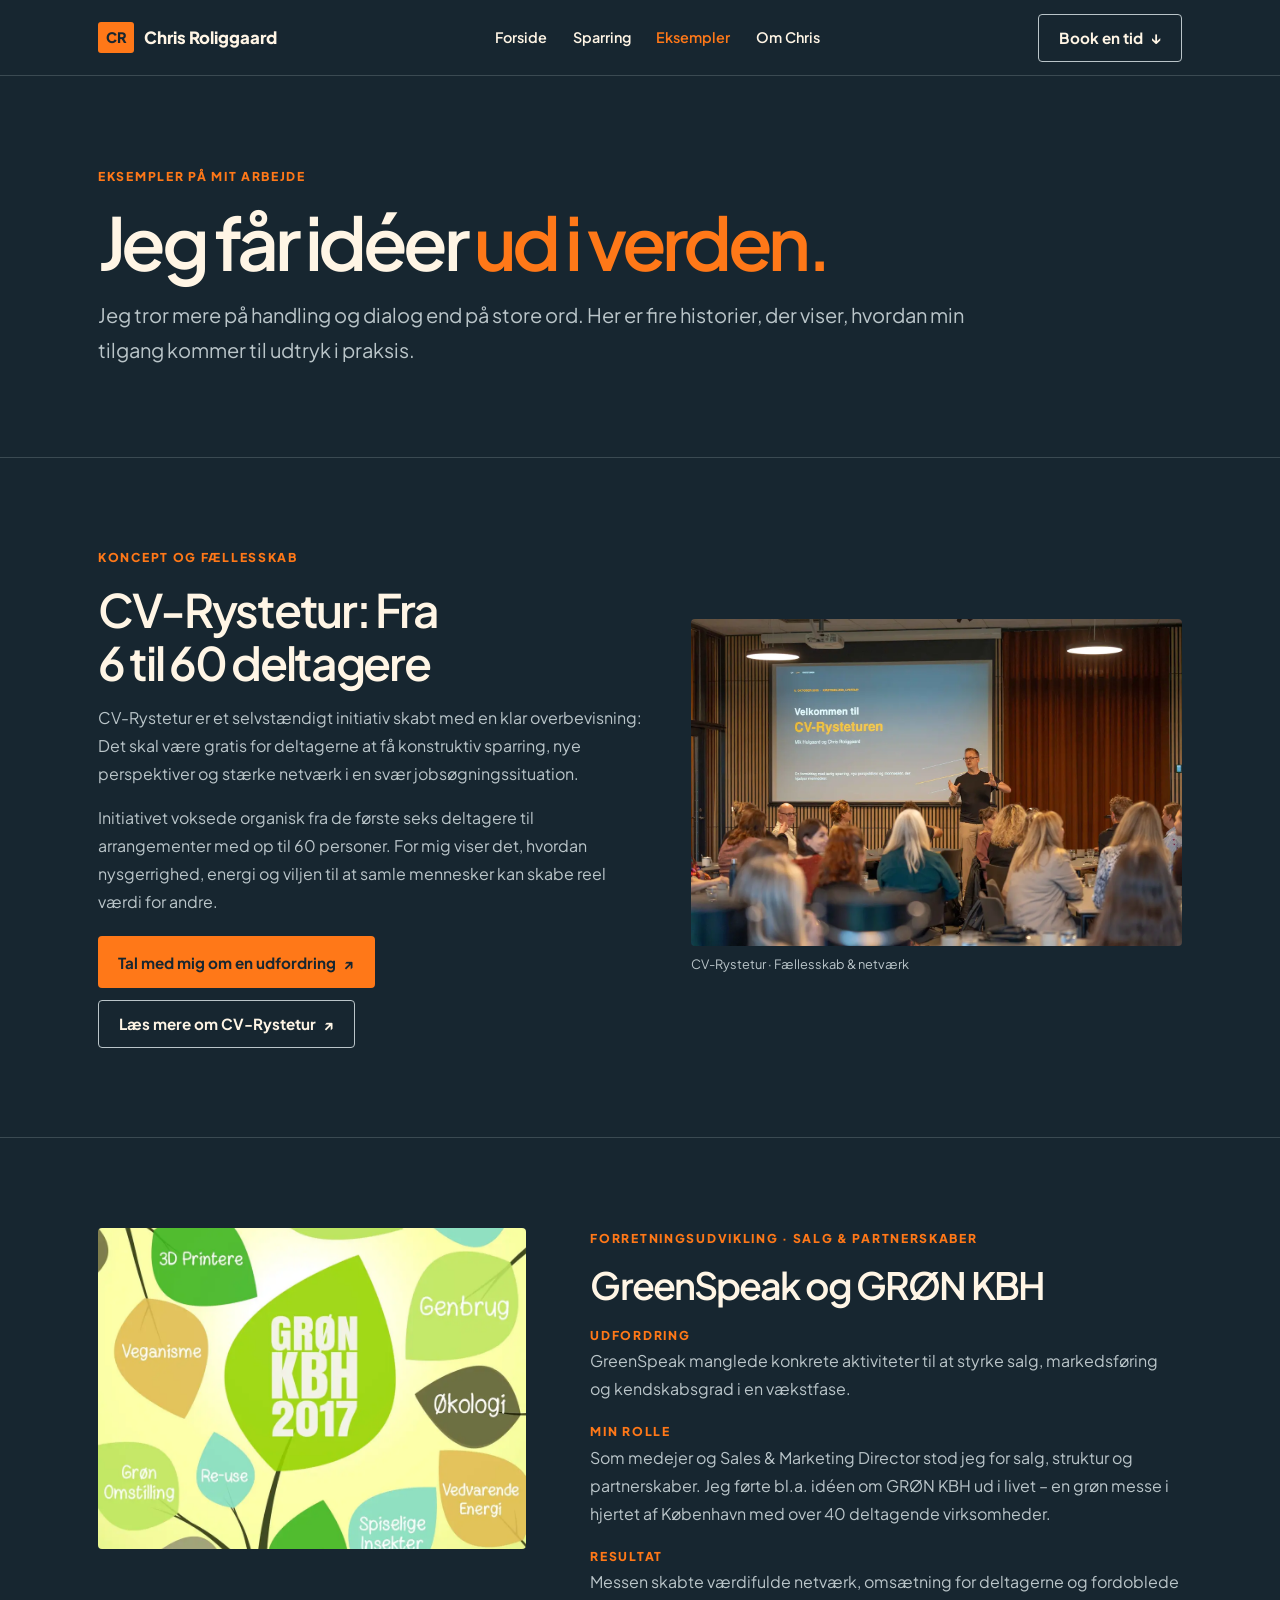
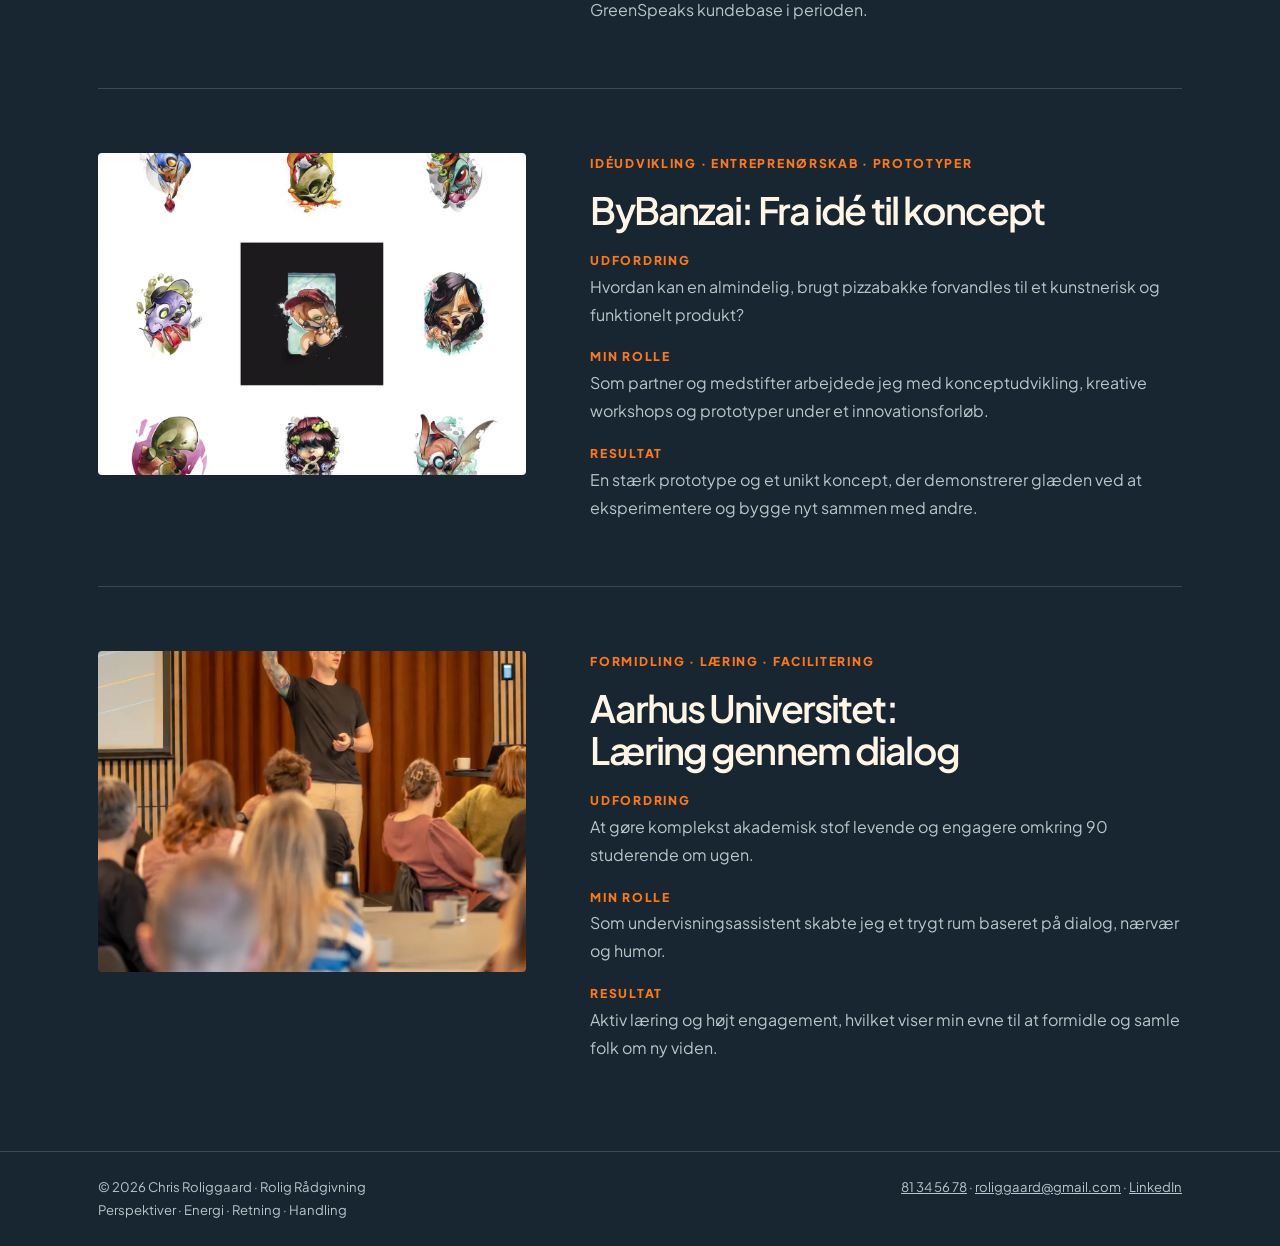
==== commit 64c6f15b: "Udgiv den godkendte testversion af Chris Roliggaards website" ====
--- a/eksempler.html
+++ b/eksempler.html
@@ -3,27 +3,27 @@
 <head>
   <meta charset="UTF-8">
   <meta name="viewport" content="width=device-width, initial-scale=1">
-  <meta name="theme-color" content="#0b1d2b">
+  <meta name="theme-color" content="#172630">
   <meta name="description" content="Se konkrete eksempler på Chris Roliggaards arbejde med koncepter, fællesskaber og forretningsudvikling.">
   <title>Eksempler på mit arbejde | Chris Roliggaard</title>
   <link rel="canonical" href="https://roligraadgivning.github.io/eksempler.html">
-  <link rel="stylesheet" href="styles.css?v=12.0">
+  <link rel="stylesheet" href="styles.css?v=14.0">
   <link rel="preconnect" href="https://fonts.googleapis.com">
   <link rel="preconnect" href="https://fonts.gstatic.com" crossorigin>
   <link href="https://fonts.googleapis.com/css2?family=Plus+Jakarta+Sans:wght@400;500;600;700;800&display=swap" rel="stylesheet">
 </head>
 <body class="page-eksempler">
+  <a class="skip-link" href="#main-content">Gå til indhold</a>
   <header class="site-header">
     <div class="container nav">
       <a class="brand" href="index.html"><span class="brand-mark">CR</span>Chris Roliggaard</a>
-      <button class="menu-toggle" type="button" aria-expanded="false" aria-controls="site-nav"><span></span><span></span></button>
-      <nav class="nav-links" id="site-nav">
+      <nav class="nav-links" id="site-nav" aria-label="Hovednavigation">
         <a href="index.html">Forside</a>
         <a href="sparring.html">Sparring</a>
-        <a href="eksempler.html" aria-current="page">Eksempler på mit arbejde</a>
+        <a href="eksempler.html" aria-current="page">Eksempler</a>
         <a href="om-chris.html">Om Chris</a>
       </nav>
-      <a class="btn btn-primary nav-cta" href="index.html#booking">Tag en snak <span aria-hidden="true">↓</span></a>
+      <a class="btn btn-outline nav-cta" href="index.html#booking">Book en tid <span aria-hidden="true">↓</span></a>
     </div>
   </header>
 
@@ -31,7 +31,7 @@
     <section class="page-hero">
       <div class="container">
         <div class="eyebrow">Eksempler på mit arbejde</div>
-        <h1>Jeg får idéer ud i verden.</h1>
+        <h1>Jeg får idéer <span class="headline-accent">ud i verden.</span></h1>
         <p class="hero-copy">Jeg tror mere på handling og dialog end på store ord. Her er fire historier, der viser, hvordan min tilgang kommer til udtryk i praksis.</p>
       </div>
     </section>
@@ -45,12 +45,12 @@
           <p>Initiativet voksede organisk fra de første seks deltagere til arrangementer med op til 60 personer. For mig viser det, hvordan nysgerrighed, energi og viljen til at samle mennesker kan skabe reel værdi for andre.</p>
           <div class="case-action-buttons">
             <a class="btn btn-primary" href="index.html#booking">Tal med mig om en udfordring <span aria-hidden="true">↗</span></a>
-            <a class="btn btn-outline" href="https://cv-rystetur.cvrystetur.workers.dev/" target="_blank" rel="noopener noreferrer">Se mere om CV-Rystetur her <span aria-hidden="true">↗</span></a>
+            <a class="btn btn-outline" href="https://cv-rystetur.cvrystetur.workers.dev/" target="_blank" rel="noopener noreferrer">Læs mere om CV-Rystetur <span aria-hidden="true">↗</span></a>
           </div>
         </div>
         <figure class="case-presentation">
           <img src="chris-praesenterer.webp" alt="Chris præsenterer CV-Rysteturen" loading="lazy" width="1000" height="667">
-          <figcaption>CV-Rystetur · Fællesskab &amp; Netværk</figcaption>
+          <figcaption>CV-Rystetur · Fællesskab &amp; netværk</figcaption>
         </figure>
       </div>
     </section>
@@ -59,45 +59,59 @@
       <div class="container case-grid">
         <article class="case-card" id="greenspeak">
           <img class="case-card-image" src="gron-kbh-2017.webp" alt="GRØN KBH 2017" loading="lazy" width="800" height="800">
-          <div class="case-meta">Forretningsudvikling · Salg &amp; Partnerskaber</div>
-          <h2>GreenSpeak og GRØN KBH</h2>
-          <h3 class="case-label">Udfordring</h3>
-          <p>GreenSpeak manglede konkrete aktiviteter til at styrke salg, markedsføring og kendskabsgrad i en vækstfase.</p>
-          <h3 class="case-label">Min rolle</h3>
-          <p>Som medejer og Sales &amp; Marketing Director stod jeg for salg, struktur og partnerskaber. Jeg førte bl.a. idéen om GRØN KBH ud i livet – en grøn messe i hjertet af København med over 40 deltagende virksomheder.</p>
-          <h3 class="case-label">Resultat</h3>
-          <p>Messen skabte værdifulde netværk, omsætning for deltagerne og fordoblede GreenSpeaks kundebase i perioden.</p>
+          <div class="case-story">
+            <div class="case-meta">Forretningsudvikling · Salg &amp; partnerskaber</div>
+            <h2>GreenSpeak og GRØN KBH</h2>
+            <h3 class="case-label">Udfordring</h3>
+            <p>GreenSpeak manglede konkrete aktiviteter til at styrke salg, markedsføring og kendskabsgrad i en vækstfase.</p>
+            <h3 class="case-label">Min rolle</h3>
+            <p>Som medejer og Sales &amp; Marketing Director stod jeg for salg, struktur og partnerskaber. Jeg førte bl.a. idéen om GRØN KBH ud i livet – en grøn messe i hjertet af København med over 40 deltagende virksomheder.</p>
+            <h3 class="case-label">Resultat</h3>
+            <p>Messen skabte værdifulde netværk, omsætning for deltagerne og fordoblede GreenSpeaks kundebase i perioden.</p>
+          </div>
         </article>
 
         <article class="case-card" id="bybanzai">
           <img class="case-card-image" src="bybanzai-koncept.webp" alt="ByBanzai-konceptet" loading="lazy" width="800" height="800">
-          <div class="case-meta">Idéudvikling · Entreprenørskab · Prototyper</div>
-          <h2>ByBanzai: Fra idé til koncept</h2>
-          <h3 class="case-label">Udfordring</h3>
-          <p>Hvordan kan en almindelig, brugt pizzabakke forvandles til et kunstnerisk og funktionelt produkt?</p>
-          <h3 class="case-label">Min rolle</h3>
-          <p>Som partner og medstifter arbejdede jeg med konceptudvikling, kreative workshops og prototyper under et innovationsforløb.</p>
-          <h3 class="case-label">Resultat</h3>
-          <p>En stærk prototype og et unikt koncept, der demonstrerer glæden ved at eksperimentere og bygge nyt sammen med andre.</p>
+          <div class="case-story">
+            <div class="case-meta">Idéudvikling · Entreprenørskab · Prototyper</div>
+            <h2>ByBanzai: Fra idé til koncept</h2>
+            <h3 class="case-label">Udfordring</h3>
+            <p>Hvordan kan en almindelig, brugt pizzabakke forvandles til et kunstnerisk og funktionelt produkt?</p>
+            <h3 class="case-label">Min rolle</h3>
+            <p>Som partner og medstifter arbejdede jeg med konceptudvikling, kreative workshops og prototyper under et innovationsforløb.</p>
+            <h3 class="case-label">Resultat</h3>
+            <p>En stærk prototype og et unikt koncept, der demonstrerer glæden ved at eksperimentere og bygge nyt sammen med andre.</p>
+          </div>
         </article>
 
         <article class="case-card" id="aarhus-universitet">
           <img class="case-card-image" src="aarhus-undervisning.webp" alt="Aarhus Universitet undervisning" loading="lazy" width="800" height="500">
-          <div class="case-meta">Formidling · Læring · Facilitering</div>
-          <h2>Aarhus Universitet: Læring gennem dialog</h2>
-          <h3 class="case-label">Udfordring</h3>
-          <p>At gøre komplekst akademisk stof levende og engagere omkring 90 studerende om ugen.</p>
-          <h3 class="case-label">Min rolle</h3>
-          <p>Som undervisningsassistent skabte jeg et trygt rum baseret på dialog, nærvær og humor.</p>
-          <h3 class="case-label">Resultat</h3>
-          <p>Aktiv læring og højt engagement, hvilket viser min evne til at formidle og samle folk om ny viden.</p>
+          <div class="case-story">
+            <div class="case-meta">Formidling · Læring · Facilitering</div>
+            <h2>Aarhus Universitet: Læring gennem dialog</h2>
+            <h3 class="case-label">Udfordring</h3>
+            <p>At gøre komplekst akademisk stof levende og engagere omkring 90 studerende om ugen.</p>
+            <h3 class="case-label">Min rolle</h3>
+            <p>Som undervisningsassistent skabte jeg et trygt rum baseret på dialog, nærvær og humor.</p>
+            <h3 class="case-label">Resultat</h3>
+            <p>Aktiv læring og højt engagement, hvilket viser min evne til at formidle og samle folk om ny viden.</p>
+          </div>
         </article>
       </div>
     </section>
   </main>
 
   <footer class="site-footer">
-    <div class="container footer-inner"><p>© 2026 Chris Roliggaard</p><p>Perspektiver · Energi · Retning · Handling</p></div>
+    <div class="container footer-inner">
+      <div>
+        <p>© 2026 Chris Roliggaard · Rolig Rådgivning</p>
+        <p>Perspektiver · Energi · Retning · Handling</p>
+      </div>
+      <div>
+        <p><a href="tel:+4581345678">81 34 56 78</a> · <a href="mailto:roliggaard@gmail.com">roliggaard@gmail.com</a> · <a href="https://www.linkedin.com/in/chrisroliggaard/">LinkedIn</a></p>
+      </div>
+    </div>
   </footer>
   <script src="script.js"></script>
 </body>
--- a/styles.css
+++ b/styles.css
@@ -403,7 +403,7 @@
   font-size: 0.9rem;
 }
 
-.contact-form input, .contact-form textarea {
+.contact-form input, .contact-form select, .contact-form textarea {
   padding: 0.75rem;
   border: 1px solid var(--border-color);
   border-radius: 8px;
@@ -511,7 +511,7 @@
   color: #d7e0e6;
   font-size: .9rem;
 }
-.nav-links a:hover, .nav-links a[aria-current="page"] { color: #ff8058; }
+.nav-links a:hover, .nav-links a[aria-current="page"] { color: var(--orange); }
 .menu-toggle span { background: var(--warm-white); }
 
 /* Buttons: one recognizable treatment across the site */
@@ -526,8 +526,8 @@
   border: 1px solid transparent;
   text-align: center;
 }
-.btn-primary { background: var(--orange); color: #fff; }
-.btn-primary:hover { background: var(--orange-hover); color: #fff; transform: translateY(-1px); }
+.btn-primary { background: var(--orange); color: var(--navy); }
+.btn-primary:hover { background: var(--orange-hover); color: var(--navy); transform: translateY(-1px); }
 .btn-outline {
   background: transparent;
   color: var(--warm-white);
@@ -583,7 +583,7 @@
 .hero-benefits strong { color: var(--warm-white); }
 .hero-actions { gap: .75rem; margin-bottom: 1rem; }
 .hero-note {
-  color: #ff8058;
+  color: var(--orange);
   font-size: .85rem;
   font-weight: 700;
   letter-spacing: .035em;
@@ -595,7 +595,7 @@
   box-shadow: 12px 12px 0 rgba(244,81,30,.18);
 }
 .photo-caption { color: var(--muted-copy); }
-.photo-caption span { color: #ff8058; }
+.photo-caption span { color: var(--orange); }
 
 /* Shared section rhythm: compact and consistent */
 .section { padding: clamp(2.8rem, 5vw, 4.25rem) 0; }
@@ -611,7 +611,7 @@
   letter-spacing: -.04em;
 }
 .section-kicker, .eyebrow {
-  color: #ff8058;
+  color: var(--orange);
   font-size: .78rem;
   font-weight: 800;
   text-transform: uppercase;
@@ -630,7 +630,7 @@
   overflow: hidden;
 }
 .value-card { padding: 1.5rem; }
-.value-icon, .case-meta { color: #ff8058; }
+.value-icon, .case-meta { color: var(--orange); }
 .value-card h3, .case-card h2, .case-card h3 { color: var(--warm-white); }
 .value-card p, .case-card p { color: var(--body-copy); }
 .highlight-box {
@@ -685,14 +685,20 @@
   color: var(--warm-white);
   font-weight: 800;
 }
+.home-example-card > span { padding-bottom: .35rem; }
+.home-example-description {
+  margin: 0;
+  padding: 0 1.15rem 1.15rem;
+  font-size: .9rem;
+}
 .home-example-card:hover, .case-card:hover, .value-card:hover {
   border-color: #536b7a;
 }
-.home-examples-link, .text-link { color: #ff8058; font-weight: 800; }
-.home-examples-link:hover, .text-link:hover { color: #ffb199; }
+.home-examples-link, .text-link { color: var(--orange); font-weight: 800; }
+.home-examples-link:hover, .text-link:hover { color: var(--orange-hover); }
 .case-card { padding: clamp(1.25rem, 2.5vw, 1.8rem); }
 .case-card-image { width: 100%; border-radius: 4px; margin-bottom: 1.1rem; }
-.case-label { color: #ff8058; font-size: .85rem; margin-top: 1rem; }
+.case-label { color: var(--orange); font-size: .85rem; margin-top: 1rem; }
 .case-feature {
   display: grid;
   grid-template-columns: minmax(0, 1fr) minmax(300px, .9fr);
@@ -743,18 +749,21 @@
 }
 .booking-widget h2, .booking-widget h3 { color: var(--warm-white); }
 .booking-widget p, .booking-widget label, .contact-detail { color: var(--body-copy); }
-.booking-widget a:not(.btn) { color: #ff8058; }
-.contact-form input, .contact-form textarea {
-  background: #0b1d2b;
+.booking-widget a:not(.btn) { color: var(--orange); }
+.contact-form input, .contact-form select, .contact-form textarea {
+  background: var(--navy);
   color: var(--warm-white);
   border: 1px solid var(--navy-border);
   border-radius: 4px;
   font: 400 1rem/1.5 var(--font-family);
 }
-.contact-form input:focus, .contact-form textarea:focus {
+.contact-form input:focus, .contact-form select:focus, .contact-form textarea:focus {
   outline: 2px solid var(--orange);
   outline-offset: 1px;
 }
+.contact-form select { margin-bottom: 1rem; }
+.contact-form-note { margin: .5rem 0 0; font-size: .85rem; }
+.contact-form-note:empty { margin: 0; }
 .site-footer {
   background: #06131d;
   color: #d7e0e6;
@@ -762,10 +771,9 @@
   font-size: .82rem;
 }
 .footer-inner { gap: 1rem; }
-.footer-inner p { color: #d7e0e6; }
-
-/* Navigation CTA hidden so the homepage has one primary action */
-.nav-cta { display: none !important; }
+.footer-inner p { color: var(--body-copy); }
+.footer-inner a { color: inherit; text-decoration: underline; }
+
 
 /* Mobile: retain same type, contrast and spacing */
 @media (max-width: 900px) {
@@ -799,3 +807,313 @@
   .case-action-buttons { align-items: flex-start; flex-direction: column; }
   .footer-inner { flex-direction: column; }
 }
+
+
+/* V13 — brand refinement and homepage hierarchy */
+:root {
+  --navy: #172630;
+  --navy-raised: #1e303b;
+  --navy-border: #3b4a52;
+  --orange: #ff7818;
+  --orange-hover: #ff9b51;
+  --warm-white: #fff5e5;
+  --body-copy: #bac5c9;
+  --muted-copy: var(--body-copy);
+}
+body { background: var(--navy); color: var(--warm-white); }
+.site-header { background: var(--navy); border-bottom: 1px solid var(--navy-border); }
+.nav-links { background: var(--navy-raised); }
+.nav-links a { color: var(--warm-white); }
+.nav-links a:hover, .nav-links a[aria-current="page"] { color: var(--orange); }
+.brand { color: var(--warm-white); }
+.hero { padding: clamp(3.5rem, 8vw, 6.5rem) 0 4.5rem; }
+.hero-grid { gap: clamp(2rem, 5vw, 5rem); }
+.hero h1 { max-width: 13ch; font-size: clamp(2.65rem, 5vw, 4.65rem); letter-spacing: -.045em; line-height: 1.04; }
+.hero-eyebrow { color: var(--orange); font-size: .78rem; font-weight: 800; letter-spacing: .12em; margin-bottom: 1rem; }
+.hero-copy { max-width: 42rem; font-size: clamp(1.15rem, 2vw, 1.4rem); color: #e2e8f0; }
+.hero-supporting { max-width: 40rem; color: var(--muted-copy); font-size: 1.02rem; margin-top: -1rem; margin-bottom: 1.6rem; }
+.hero-note { text-transform: none; letter-spacing: 0; color: var(--orange); }
+.hero-photo-frame { background: var(--navy-raised); border: 1px solid var(--navy-border); border-radius: 1.25rem; }
+.hero-photo { width: 100%; height: auto; aspect-ratio: 3 / 2; object-fit: cover; object-position: center 35%; }
+.photo-caption { color: var(--muted-copy); }
+.value-prop-section { background: var(--navy); }
+.section-heading { max-width: 760px; }
+.section-heading h2, .testimonials h2 { letter-spacing: -.025em; }
+.section-intro { margin-top: 1rem; max-width: 48rem; color: var(--muted-copy); font-size: 1.05rem; }
+.method-grid { grid-template-columns: repeat(4, minmax(0, 1fr)); gap: 1rem; }
+.value-card, .testimonial-card { background: var(--navy-raised); color: var(--warm-white); border: 1px solid var(--navy-border); border-radius: 1rem; }
+.value-card { padding: 1.5rem; }
+.value-card p, .testimonial-slide figcaption span { color: var(--muted-copy); }
+.testimonials { background: var(--navy); }
+.testimonial-slide blockquote { color: var(--warm-white); }
+
+input, textarea, select { background: var(--navy); color: var(--warm-white); border-color: var(--navy-border); }
+:focus-visible { outline: 3px solid var(--orange); outline-offset: 3px; }
+@media (max-width: 900px) {
+  .hero-grid { grid-template-columns: 1fr; }
+  .hero h1 { max-width: 15ch; }
+  .hero-visual { max-width: 640px; width: 100%; }
+  .method-grid { grid-template-columns: repeat(2, minmax(0, 1fr)); }
+  .nav-links { background: var(--navy-raised); }
+}
+@media (max-width: 560px) {
+  .hero { padding-top: 3rem; }
+  .hero-actions { flex-direction: column; align-items: stretch; }
+  .hero-actions .btn { width: 100%; justify-content: center; }
+  .method-grid { grid-template-columns: 1fr; }
+  .value-card, .testimonial-card { padding: 1.25rem; }
+}
+
+/* Contact choices */
+.contact-choices {
+  max-width: 46rem;
+  margin-inline: auto;
+}
+
+.contact-switch {
+  display: grid;
+  grid-template-columns: 1.25fr 1fr;
+  gap: .25rem;
+  padding: .25rem;
+  border: 1px solid var(--navy-border);
+  border-radius: 2rem;
+  margin-bottom: 1.25rem;
+}
+
+.contact-switch a:not(.btn) {
+  display: grid;
+  place-items: center;
+  min-height: 44px;
+  padding: .5rem .65rem;
+  text-align: center;
+  color: var(--warm-white);
+  border-radius: 2rem;
+  font-size: .9rem;
+  font-weight: 800;
+}
+
+.contact-switch a[aria-current="true"]:not(.btn) {
+  background: var(--orange);
+  color: var(--navy);
+}
+
+.contact-panel {
+  padding: clamp(1rem, 4vw, 2rem);
+  border: 1px solid var(--navy-border);
+  border-radius: 4px 16px 4px 16px;
+  scroll-margin-top: 6rem;
+}
+
+.contact-panel[hidden],
+.contact-form [hidden] {
+  display: none;
+}
+
+.contact-panel:not([hidden]) + .contact-panel:not([hidden]) {
+  margin-top: 1rem;
+}
+
+.contact-panel h3 + p {
+  margin: .45rem 0 1.25rem;
+}
+
+.contact-form-grid > label {
+  min-width: 0;
+}
+
+.contact-form input, .contact-form select, .contact-form textarea {
+  min-width: 0;
+}
+
+.contact-form textarea {
+  resize: vertical;
+}
+
+.contact-form button {
+  margin-top: 1rem;
+}
+
+.contact-form button:disabled {
+  opacity: .7;
+  cursor: wait;
+}
+
+.contact-calendar {
+  text-align: center;
+}
+
+.contact-choices .contact-detail {
+  margin-top: 1rem;
+}
+
+@media (max-width: 600px) {
+  .contact-form-grid {
+    grid-template-columns: 1fr;
+  }
+}
+
+/* Shared typography, navigation and editorial layouts */
+:root {
+  color-scheme: dark;
+  --section-space: clamp(3.5rem, 7vw, 6.5rem);
+  --content-gutter: clamp(1.25rem, 4vw, 3rem);
+  --reading-width: 68ch;
+  --title-size: clamp(2.55rem, 5.7vw, 4.65rem);
+  --section-title-size: clamp(1.85rem, 3.6vw, 3.05rem);
+}
+
+.container { padding-inline: var(--content-gutter); }
+.site-header { backdrop-filter: none; }
+.nav { gap: 1rem; }
+.nav-links { background: transparent; }
+.brand-mark, .skip-link { color: var(--navy); }
+.nav-cta { white-space: nowrap; }
+
+.btn { min-height: 48px; }
+.btn-primary { padding: .95rem 1.2rem; }
+.btn-outline { border-color: var(--body-copy); }
+
+.hero, .page-hero, .section { padding-block: var(--section-space); }
+.hero::after { content: none; }
+.hero h1, .page-hero h1 {
+  max-width: 20ch;
+  font-size: var(--title-size);
+  font-weight: 600;
+  line-height: 1.07;
+  letter-spacing: -.062em;
+  text-wrap: balance;
+  margin: 0 0 1.15rem;
+}
+.headline-accent { color: var(--orange); }
+main > section h2, .section-heading h2, .testimonials-heading h2, .home-about h2 {
+  font-size: var(--section-title-size);
+  font-weight: 600;
+  letter-spacing: -.05em;
+  line-height: 1.14;
+  text-wrap: balance;
+}
+main > section h3 { font-weight: 650; }
+.hero-eyebrow, .eyebrow, .section-kicker, .case-meta, .case-card .case-label {
+  margin-bottom: 1rem;
+  color: var(--orange);
+  font-size: .76rem;
+  font-weight: 800;
+  letter-spacing: .14em;
+  text-transform: uppercase;
+}
+.hero-copy, .page-hero .hero-copy {
+  max-width: 58ch;
+  color: var(--body-copy);
+  font-size: clamp(1.02rem, 1.6vw, 1.25rem);
+  line-height: 1.72;
+}
+.hero-supporting { color: var(--body-copy); }
+p, main > section li { line-height: 1.75; }
+
+main > .section, .site-footer {
+  border-top: 1px solid var(--navy-border);
+  background: var(--navy);
+}
+.section-heading { margin-bottom: clamp(1.5rem, 4vw, 2.75rem); }
+.hero-photo-frame, .case-presentation img, .case-card-image, .profile-portrait {
+  border: 0;
+  border-radius: 4px;
+  box-shadow: none;
+}
+.value-card, .testimonial-card, .home-example-card {
+  border: 0;
+  border-top: 1px solid var(--navy-border);
+  border-radius: 0;
+  background: transparent;
+}
+.value-card, .testimonial-card { padding: 1.2rem 0 0; }
+.home-example-card > img { border-radius: 4px; }
+.home-example-card > span { padding: .95rem 0 .3rem; }
+.home-example-description { padding: 0; }
+
+.container.content-narrow { max-width: calc(var(--reading-width) + 2 * var(--content-gutter)); }
+.content-narrow > p { margin-top: 1rem; }
+.content-narrow > h2:not(:first-child) { margin-top: 2.75rem; }
+.content-narrow > .section-kicker + h2 { margin-top: 0; }
+.highlight-box {
+  margin-block: 2rem;
+  padding: 1.35rem 0;
+  border: solid var(--navy-border);
+  border-width: 1px 0;
+  border-radius: 0;
+  background: transparent;
+}
+.highlight-box h3 { color: var(--orange); }
+.highlight-box ul { padding-inline-start: 1.25rem; }
+.prose-actions { margin-top: 2rem; }
+
+.case-grid { display: grid; grid-template-columns: 1fr; gap: 0; }
+.case-grid .case-card {
+  display: grid;
+  grid-template-columns: minmax(0, .84fr) minmax(0, 1.16fr);
+  gap: clamp(1.35rem, 5vw, 4rem);
+  align-items: start;
+  padding: clamp(2rem, 5vw, 4rem) 0;
+  background: transparent;
+  border: 0;
+  border-top: 1px solid var(--navy-border);
+  border-radius: 0;
+  overflow: visible;
+}
+.case-grid .case-card:first-child { padding-top: 0; border-top: 0; }
+.case-grid .case-card:last-child { padding-bottom: 0; }
+.case-card-image { width: 100%; aspect-ratio: 4 / 3; object-fit: cover; margin: 0; }
+.case-story { max-width: var(--reading-width); }
+.case-story h2 { font-size: clamp(1.6rem, 3vw, 2.35rem); }
+.case-card .case-label { margin: 1.3rem 0 .35rem; }
+
+.profile-hero {
+  display: grid;
+  grid-template-columns: minmax(0, 1.1fr) minmax(0, .9fr);
+  align-items: center;
+  gap: clamp(1.5rem, 5vw, 4rem);
+}
+.profile-portrait { width: 100%; aspect-ratio: 3 / 2; object-fit: cover; }
+.booking-widget { border-radius: 4px; background: var(--navy-raised); }
+.contact-panel { border-radius: 4px; }
+.contact-switch, .contact-switch a:not(.btn) { border-radius: 4px; }
+.footer-inner { flex-wrap: wrap; }
+.footer-inner a { overflow-wrap: anywhere; }
+
+@media (max-width: 900px) {
+  .site-header { position: relative; padding: 1rem 0 .35rem; }
+  .nav { display: grid; grid-template-columns: minmax(0, 1fr) auto; }
+  .nav-links, .nav-links.active {
+    display: grid;
+    grid-template-columns: repeat(4, minmax(0, 1fr));
+    grid-column: 1 / -1;
+    grid-row: 2;
+    position: static;
+    padding: 0;
+    gap: .35rem;
+    border-bottom: 0;
+  }
+  .nav-links a {
+    display: grid;
+    place-items: center;
+    min-height: 44px;
+    padding: .45rem .1rem;
+    border-top: 1px solid var(--navy-border);
+    font-size: .79rem;
+    text-align: center;
+  }
+  .nav-cta { grid-column: 2; grid-row: 1; padding: .5rem .65rem; font-size: .78rem; }
+  .hero-visual { max-width: none; grid-row: 1; }
+  .profile-hero, .case-grid .case-card { grid-template-columns: 1fr; }
+  .case-presentation { grid-row: 1; }
+}
+
+@media (max-width: 380px) {
+  .brand { font-size: .85rem; gap: .35rem; }
+  .brand-mark { padding: .2rem .35rem; }
+  .nav { column-gap: .5rem; }
+}
+
+@media (prefers-reduced-motion: reduce) {
+  html { scroll-behavior: auto; }
+}
